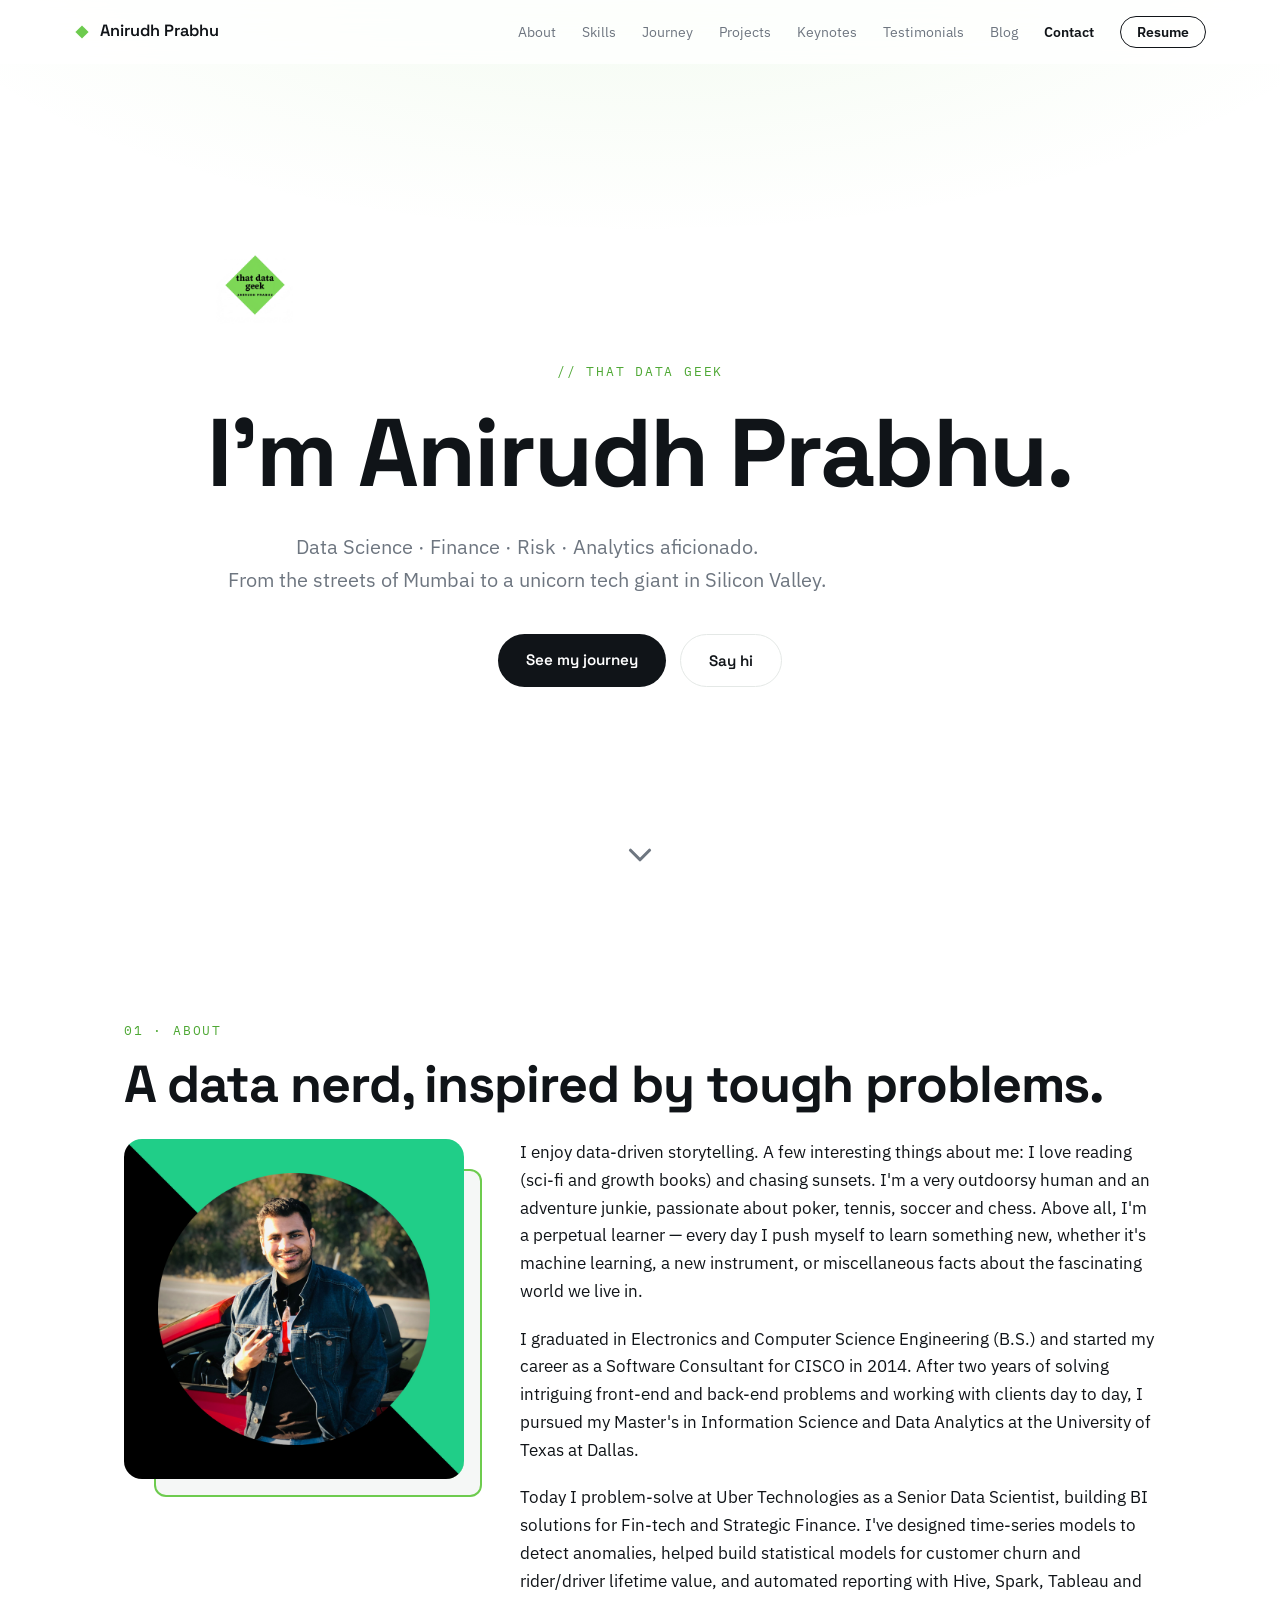
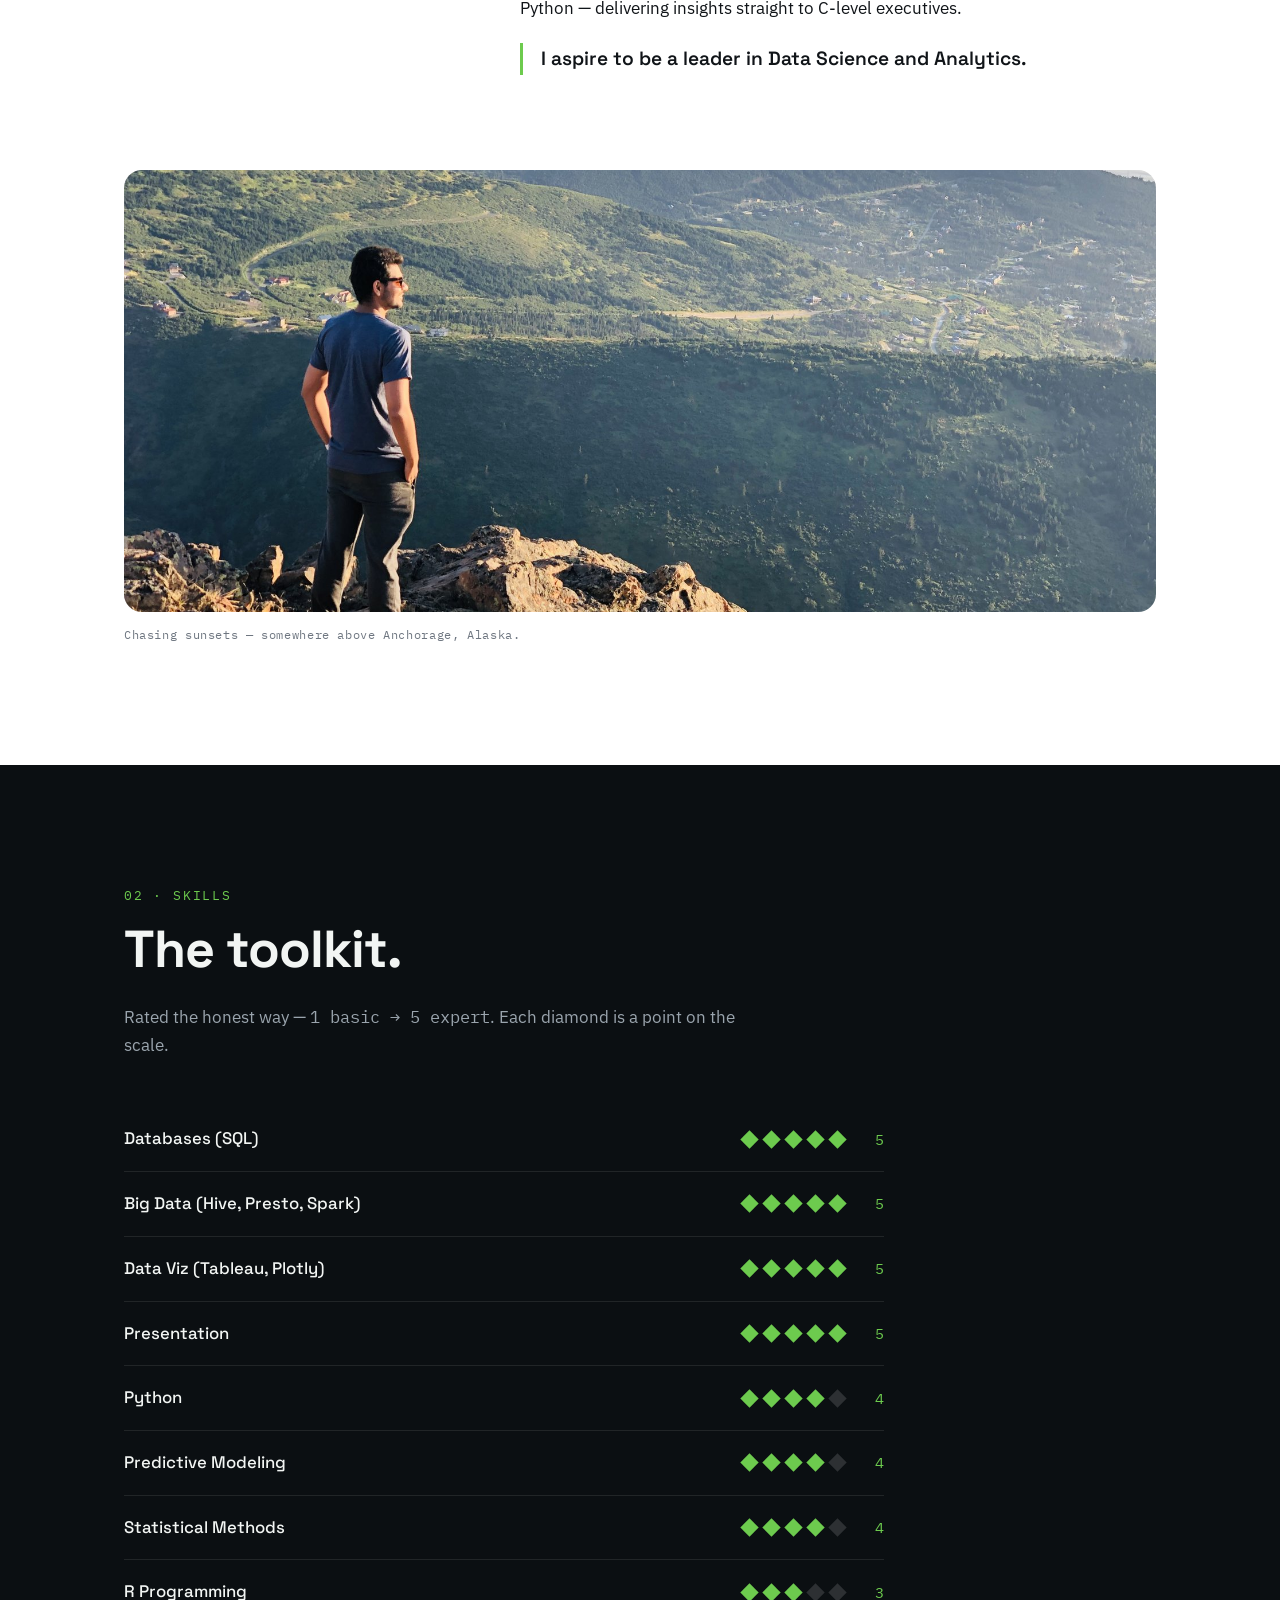
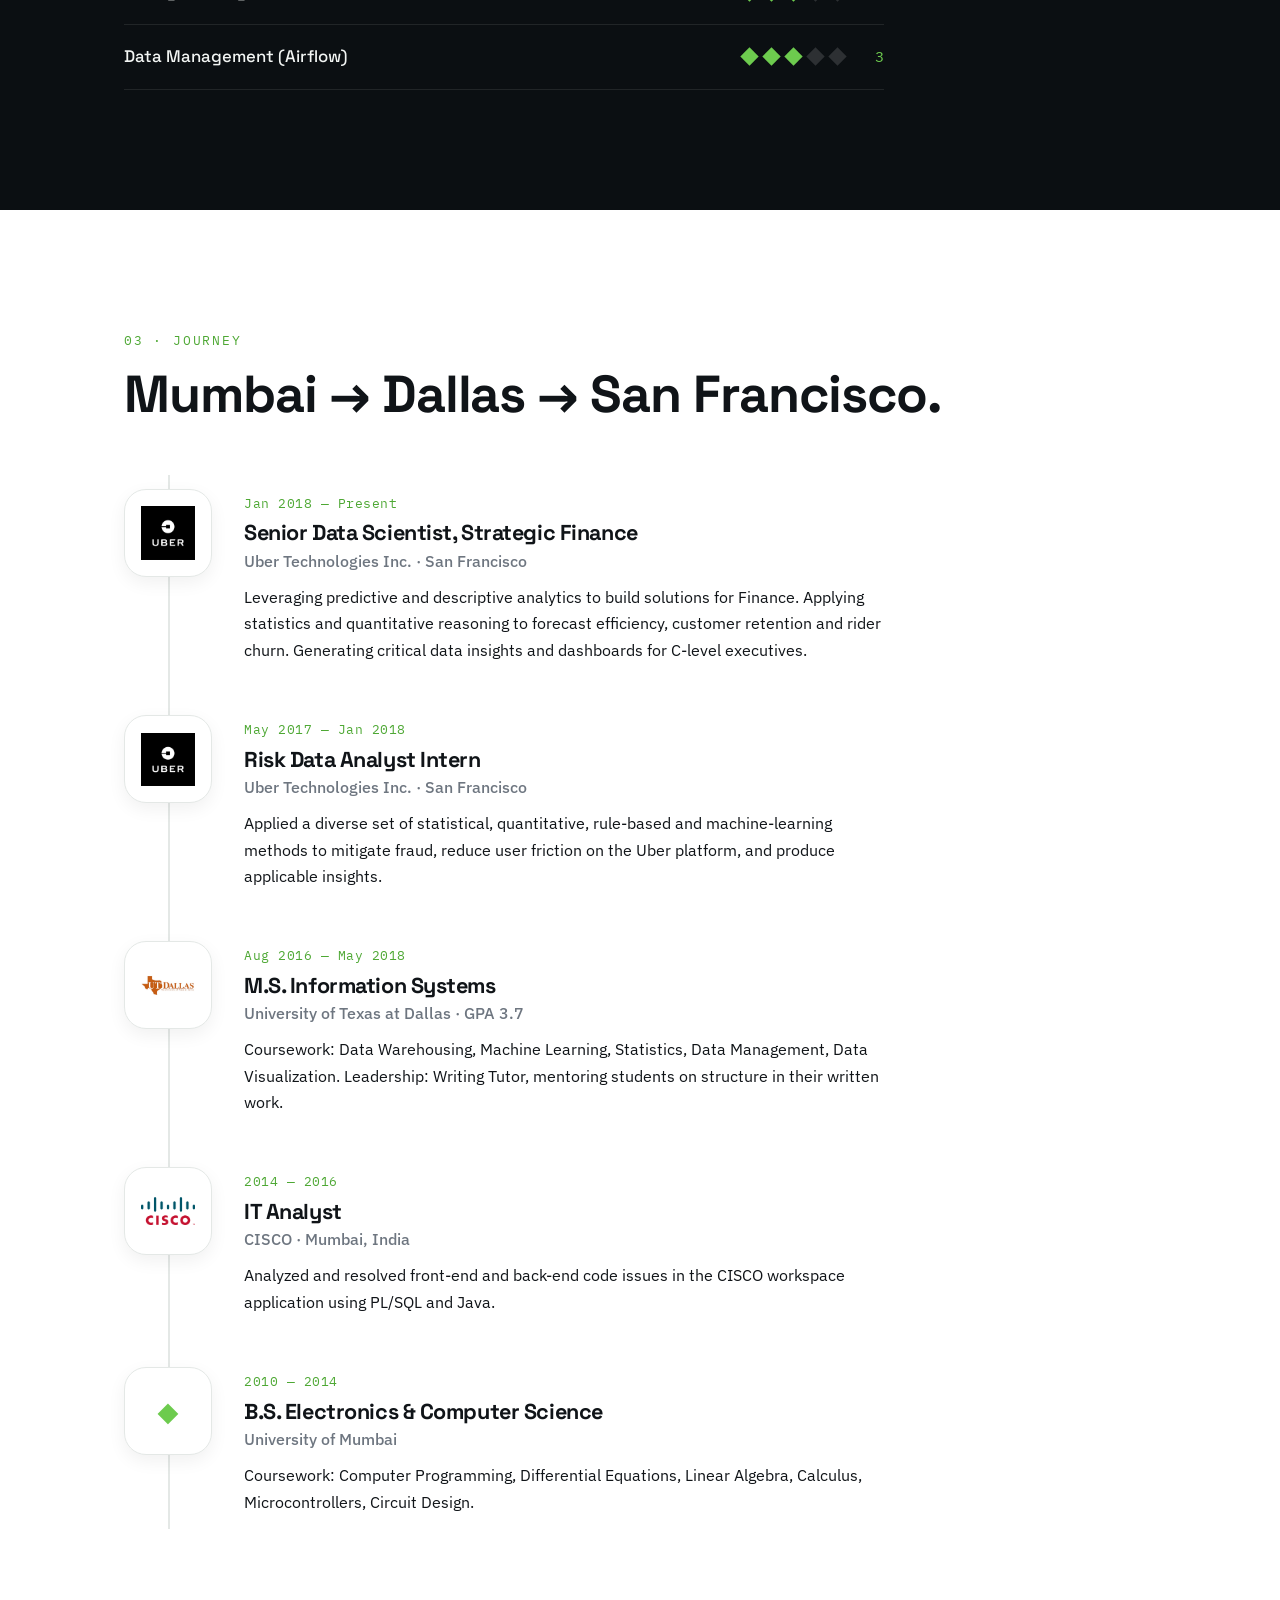
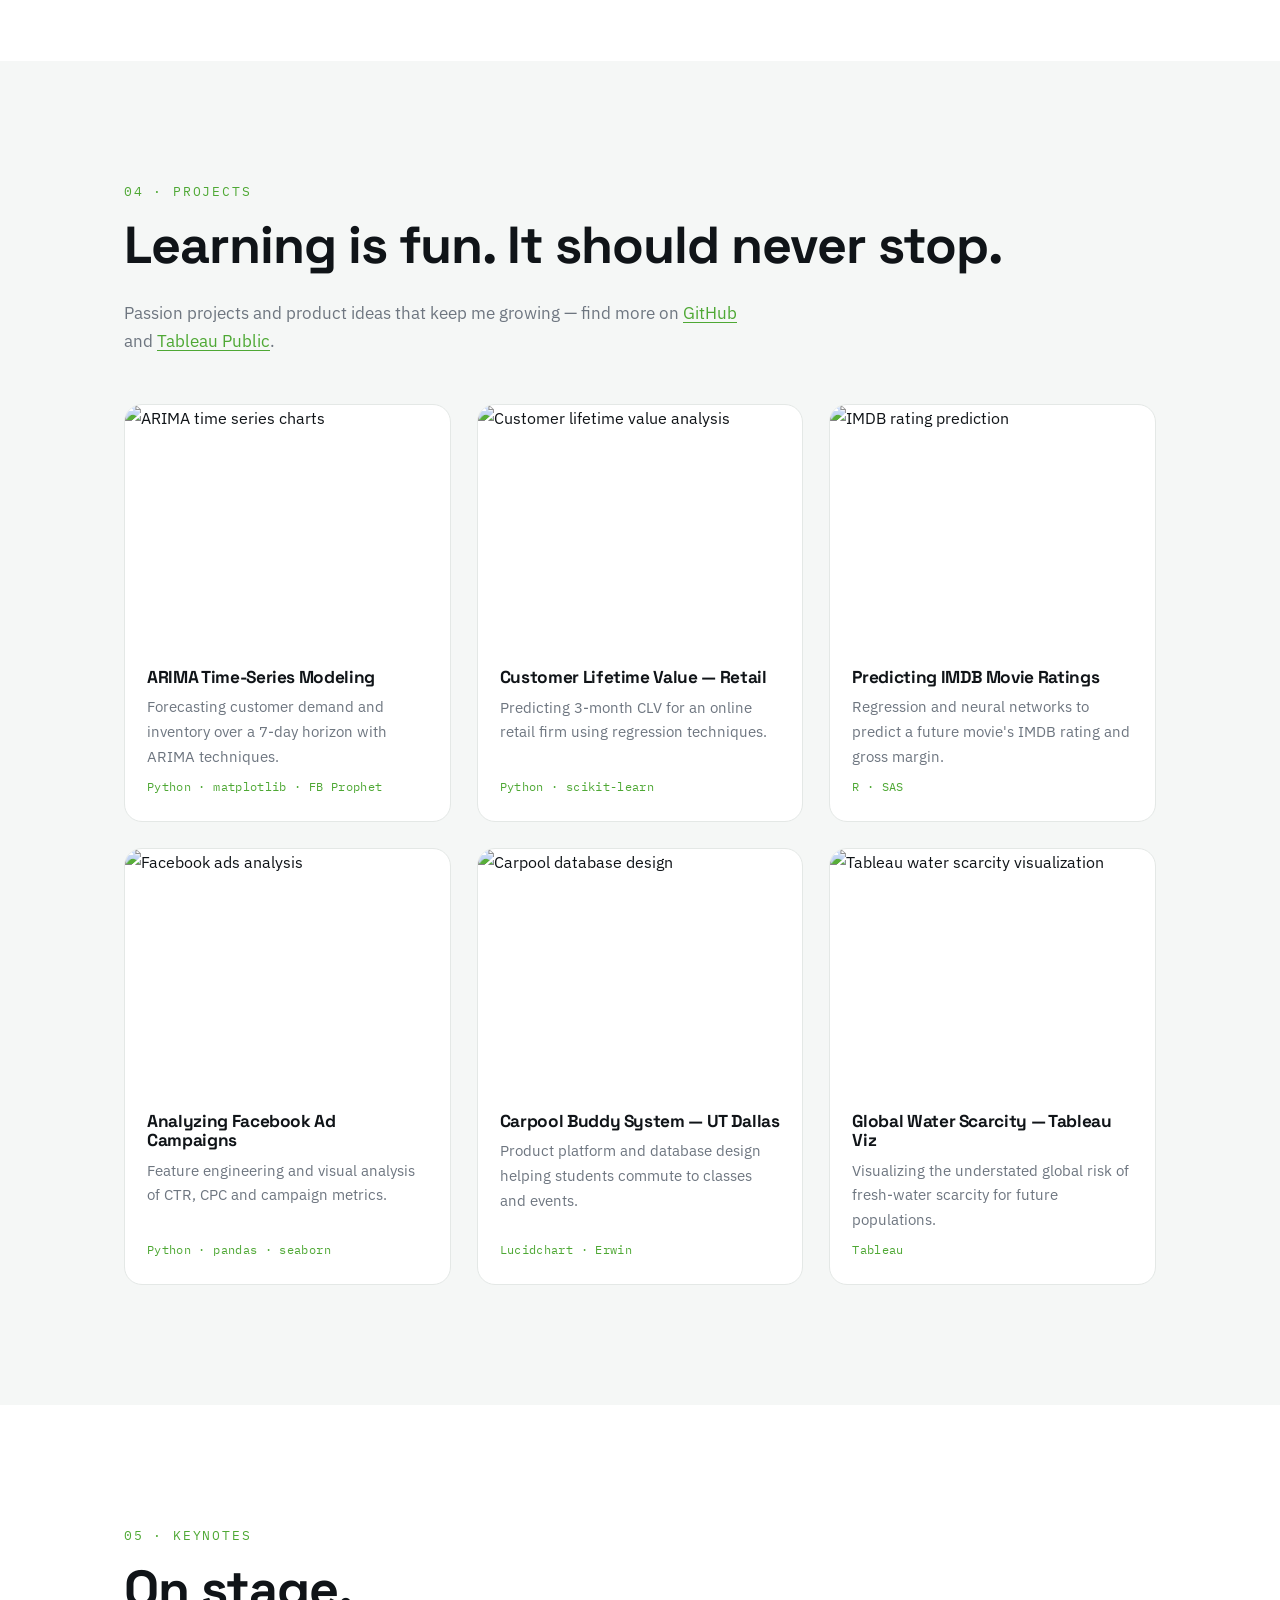
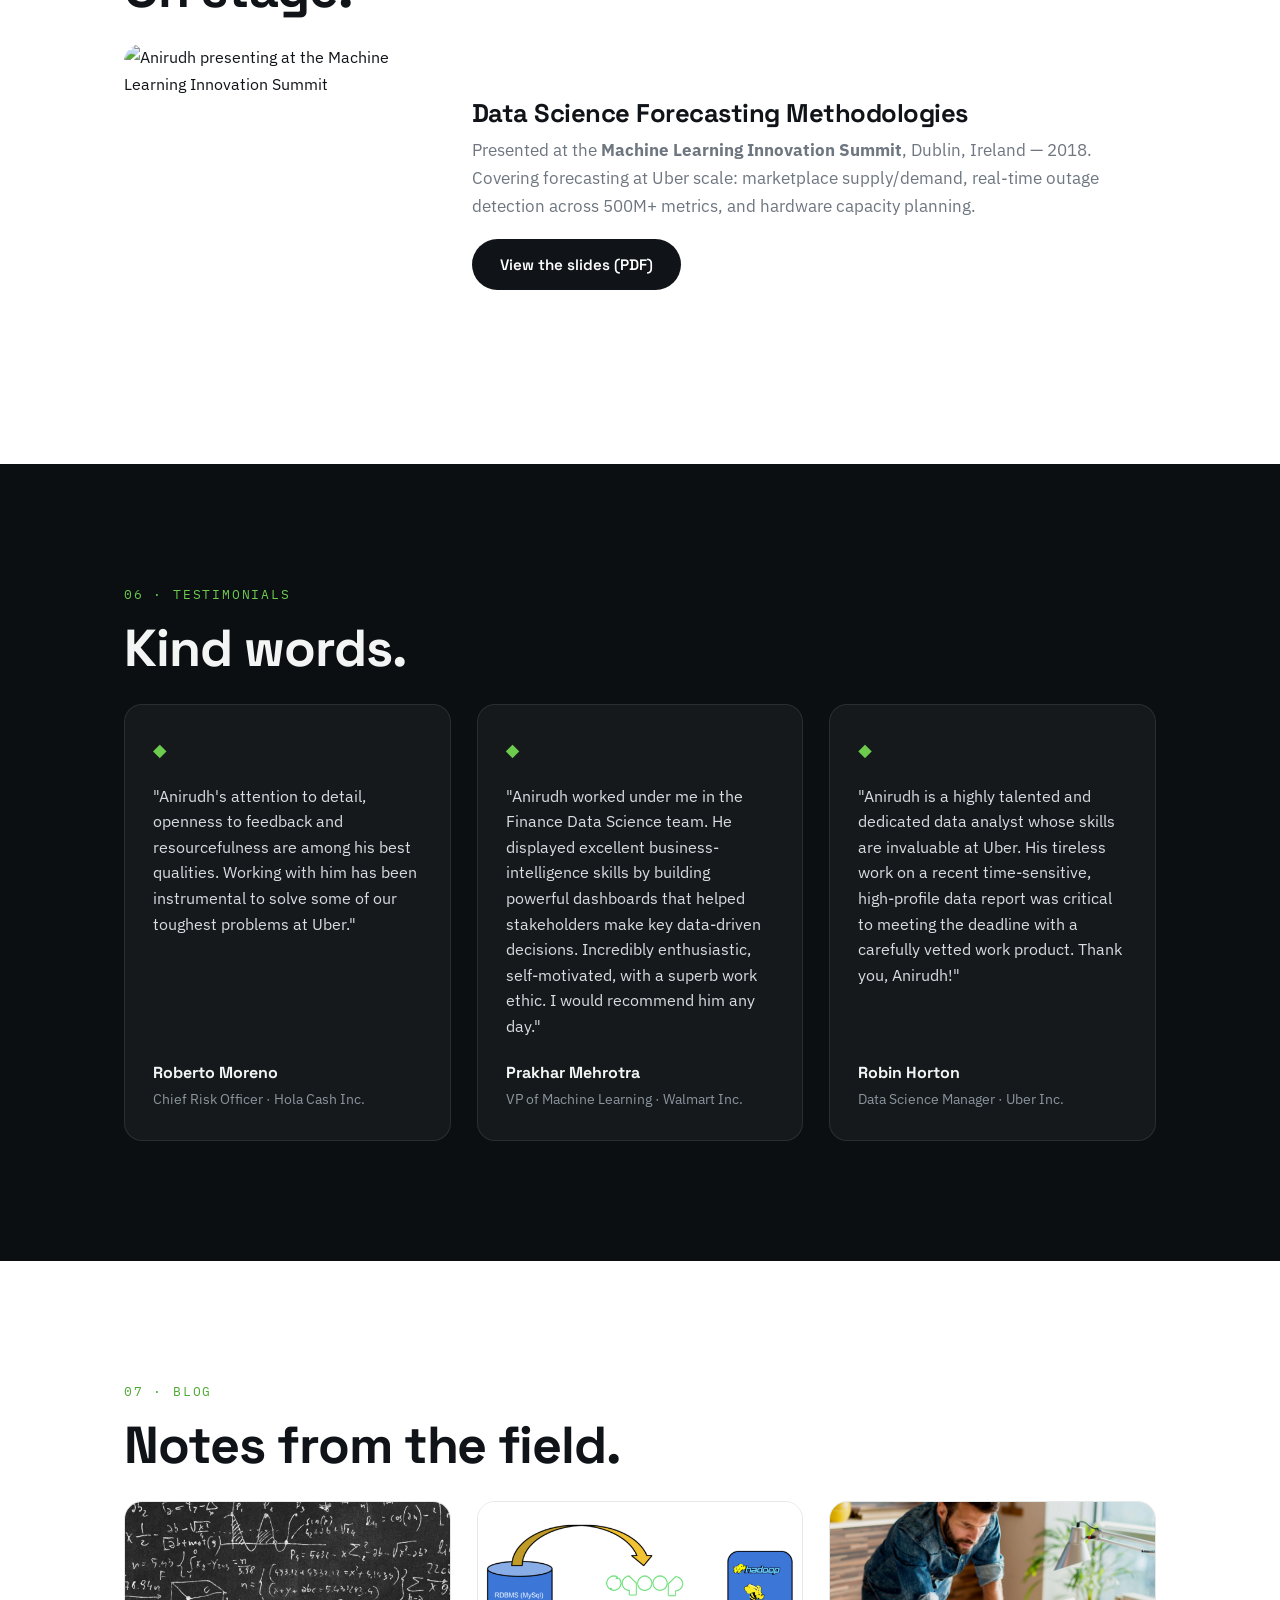
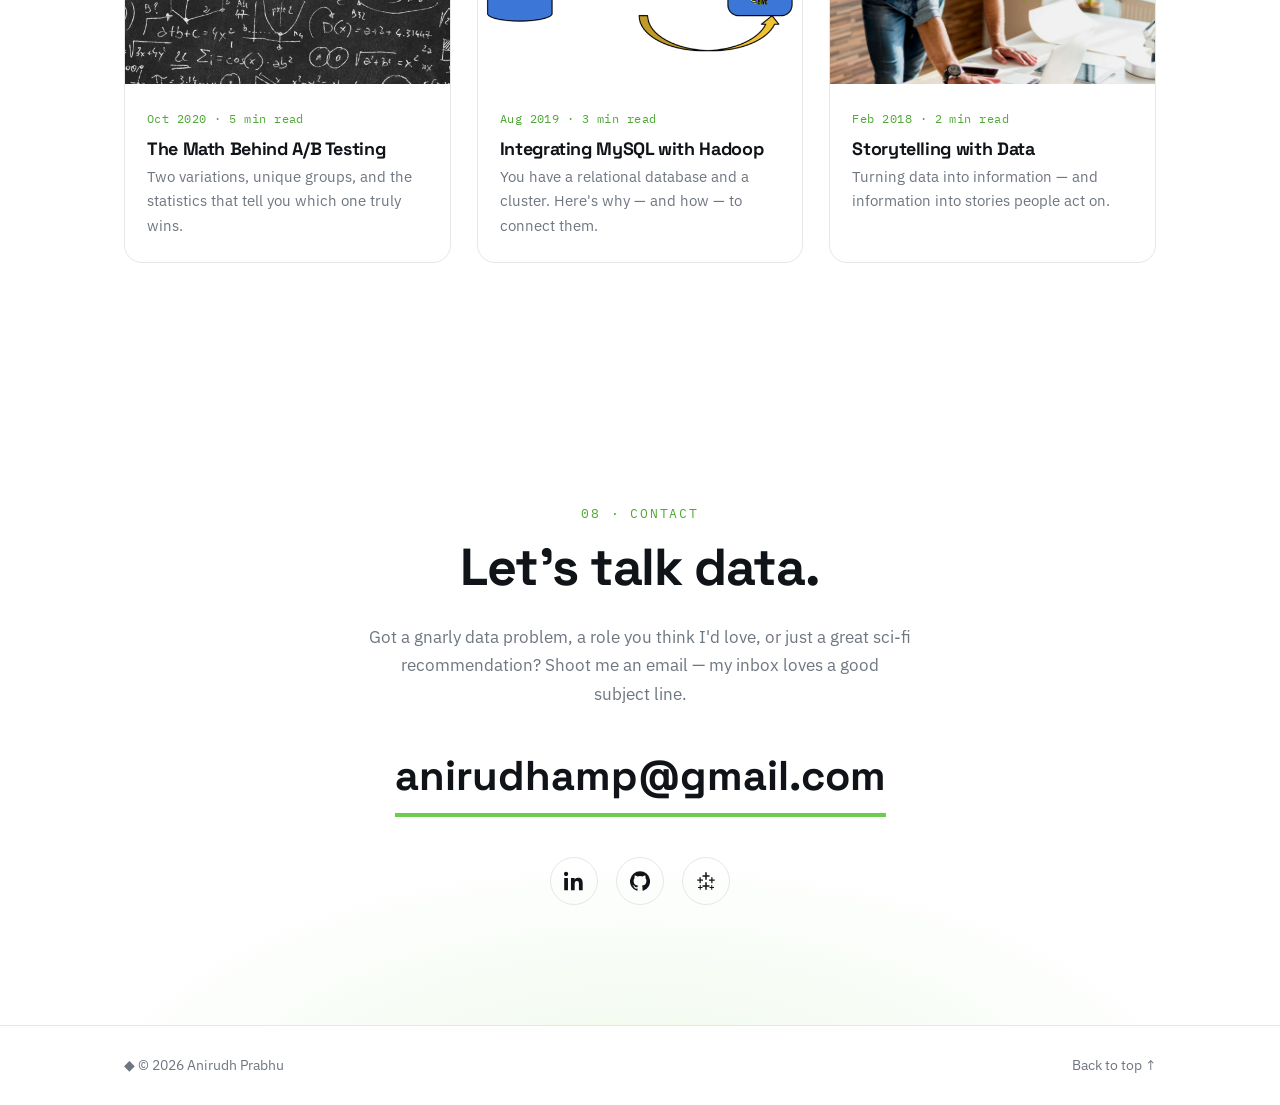
==== index.html @ 300b7ed8 "Add files via upload v5 code" ====
<!DOCTYPE html>
<html lang="en">
<head>
  <meta charset="UTF-8">
  <meta name="viewport" content="width=device-width, initial-scale=1.0">
  <title>Anirudh Prabhu — That Data Geek</title>
  <meta name="description" content="Journey of a modern data geek from the streets of Mumbai to a unicorn tech giant in Silicon Valley. Data Science | Finance | Risk | Analytics.">
  <meta property="og:title" content="Anirudh Prabhu — That Data Geek">
  <meta property="og:description" content="Data Science | Finance | Risk | Analytics. Journey of a modern data geek from Mumbai to Silicon Valley.">
  <meta property="og:image" content="https://www.thatdatageek.com/assets/logo-social.png">
  <meta property="og:type" content="website">
  <meta name="twitter:card" content="summary">
  <link rel="icon" type="image/svg+xml" href="assets/favicon.svg">
  <link rel="preconnect" href="https://fonts.googleapis.com">
  <link rel="preconnect" href="https://fonts.gstatic.com" crossorigin>
  <link href="https://fonts.googleapis.com/css2?family=Space+Grotesk:wght@400;500;600;700&family=IBM+Plex+Sans:wght@400;500;600&family=IBM+Plex+Mono:wght@400;500&display=swap" rel="stylesheet">
  <link rel="stylesheet" href="style.css">
</head>
<body>

  <!-- ============ NAV ============ -->
  <header class="nav" id="top">
    <nav class="nav-inner">
      <a href="#top" class="nav-brand">
        <svg class="nav-diamond" viewBox="0 0 24 24" aria-hidden="true"><rect x="5" y="5" width="14" height="14" transform="rotate(45 12 12)"/></svg>
        <span>Anirudh&nbsp;Prabhu</span>
      </a>
      <button class="nav-toggle" aria-label="Open menu" aria-expanded="false">
        <span></span><span></span>
      </button>
      <ul class="nav-links">
        <li><a href="#about">About</a></li>
        <li><a href="#skills">Skills</a></li>
        <li><a href="#journey">Journey</a></li>
        <li><a href="#projects">Projects</a></li>
        <li><a href="#keynotes">Keynotes</a></li>
        <li><a href="#testimonials">Testimonials</a></li>
        <li><a href="#blog">Blog</a></li>
        <li><a href="#contact">Contact</a></li>
        <li><a class="nav-resume" href="https://drive.google.com/file/d/14QeG0O7oUn1YDyJfHu8tQXcHsi-3sB7d/view?usp=sharing" target="_blank" rel="noopener">Resume</a></li>
      </ul>
    </nav>
  </header>

  <main>

    <!-- ============ HERO ============ -->
    <section class="hero">
      <div class="hero-inner">
        <img class="hero-logo" src="assets/Anirudh_Prabhu.gif" alt="Anirudh Prabhu animated logo" width="120" height="120">
        <p class="eyebrow mono">// that data geek</p>
        <h1>I'm Anirudh&nbsp;Prabhu.</h1>
        <p class="hero-sub">Data Science&nbsp;· Finance&nbsp;· Risk&nbsp;· Analytics aficionado.<br>
        From the streets of Mumbai to a unicorn tech giant in Silicon&nbsp;Valley.</p>
        <div class="hero-cta">
          <a class="btn btn-primary" href="#journey">See my journey</a>
          <a class="btn btn-ghost" href="#contact">Say hi</a>
        </div>
      </div>
      <a class="scroll-hint" href="#about" aria-label="Scroll to About">
        <svg viewBox="0 0 24 24" aria-hidden="true"><path d="M6 9l6 6 6-6" fill="none" stroke="currentColor" stroke-width="2" stroke-linecap="round" stroke-linejoin="round"/></svg>
      </a>
    </section>

    <!-- ============ ABOUT ============ -->
    <section class="section" id="about">
      <div class="container">
        <p class="eyebrow mono reveal">01 · about</p>
        <h2 class="reveal">A data nerd, inspired by tough&nbsp;problems.</h2>
        <div class="about-grid">
          <figure class="about-photo reveal">
            <img src="assets/portrait.png" alt="Portrait of Anirudh Prabhu" loading="lazy">
          </figure>
          <div class="about-text reveal">
            <p>I enjoy data-driven storytelling. A few interesting things about me: I love reading (sci-fi and growth books) and chasing sunsets. I'm a very outdoorsy human and an adventure junkie, passionate about poker, tennis, soccer and chess. Above all, I'm a perpetual learner — every day I push myself to learn something new, whether it's machine learning, a new instrument, or miscellaneous facts about the fascinating world we live in.</p>
            <p>I graduated in Electronics and Computer Science Engineering (B.S.) and started my career as a Software Consultant for CISCO in 2014. After two years of solving intriguing front-end and back-end problems and working with clients day to day, I pursued my Master's in Information Science and Data Analytics at the University of Texas at Dallas.</p>
            <p>Today I problem-solve at Uber Technologies as a Senior Data Scientist, building BI solutions for Fin-tech and Strategic Finance. I've designed time-series models to detect anomalies, helped build statistical models for customer churn and rider/driver lifetime value, and automated reporting with Hive, Spark, Tableau and Python — delivering insights straight to C-level executives.</p>
            <p class="about-aspire">I aspire to be a leader in Data Science and Analytics.</p>
          </div>
        </div>
        <figure class="about-adventure reveal">
          <img src="assets/adventure.jpg" alt="Anirudh standing on a rocky summit overlooking green valleys and the sea in Alaska" loading="lazy">
          <figcaption class="mono">Chasing sunsets — somewhere above Anchorage, Alaska.</figcaption>
        </figure>
      </div>
    </section>

    <!-- ============ SKILLS ============ -->
    <section class="section section-dark" id="skills">
      <div class="container">
        <p class="eyebrow mono reveal">02 · skills</p>
        <h2 class="reveal">The toolkit.</h2>
        <p class="section-lede reveal">Rated the honest way — <span class="mono">1&nbsp;basic → 5&nbsp;expert</span>. Each diamond is a point on the scale.</p>
        <ul class="skills-list">
          <li class="skill reveal" data-level="5"><span class="skill-name">Databases (SQL)</span><span class="skill-diamonds" aria-label="5 out of 5"></span><span class="skill-num mono">5</span></li>
          <li class="skill reveal" data-level="5"><span class="skill-name">Big Data (Hive, Presto, Spark)</span><span class="skill-diamonds" aria-label="5 out of 5"></span><span class="skill-num mono">5</span></li>
          <li class="skill reveal" data-level="5"><span class="skill-name">Data Viz (Tableau, Plotly)</span><span class="skill-diamonds" aria-label="5 out of 5"></span><span class="skill-num mono">5</span></li>
          <li class="skill reveal" data-level="5"><span class="skill-name">Presentation</span><span class="skill-diamonds" aria-label="5 out of 5"></span><span class="skill-num mono">5</span></li>
          <li class="skill reveal" data-level="4"><span class="skill-name">Python</span><span class="skill-diamonds" aria-label="4 out of 5"></span><span class="skill-num mono">4</span></li>
          <li class="skill reveal" data-level="4"><span class="skill-name">Predictive Modeling</span><span class="skill-diamonds" aria-label="4 out of 5"></span><span class="skill-num mono">4</span></li>
          <li class="skill reveal" data-level="4"><span class="skill-name">Statistical Methods</span><span class="skill-diamonds" aria-label="4 out of 5"></span><span class="skill-num mono">4</span></li>
          <li class="skill reveal" data-level="3"><span class="skill-name">R Programming</span><span class="skill-diamonds" aria-label="3 out of 5"></span><span class="skill-num mono">3</span></li>
          <li class="skill reveal" data-level="3"><span class="skill-name">Data Management (Airflow)</span><span class="skill-diamonds" aria-label="3 out of 5"></span><span class="skill-num mono">3</span></li>
        </ul>
      </div>
    </section>

    <!-- ============ JOURNEY ============ -->
    <section class="section" id="journey">
      <div class="container">
        <p class="eyebrow mono reveal">03 · journey</p>
        <h2 class="reveal">Mumbai&nbsp;→ Dallas&nbsp;→ San&nbsp;Francisco.</h2>
        <ol class="timeline">
          <li class="tl-item reveal">
            <div class="tl-logo"><img src="assets/uber_logo.png" alt="Uber logo" loading="lazy"></div>
            <div class="tl-body">
              <span class="tl-date mono">Jan 2018 — Present</span>
              <h3>Senior Data Scientist, Strategic Finance</h3>
              <p class="tl-org">Uber Technologies Inc. · San Francisco</p>
              <p>Leveraging predictive and descriptive analytics to build solutions for Finance. Applying statistics and quantitative reasoning to forecast efficiency, customer retention and rider churn. Generating critical data insights and dashboards for C-level executives.</p>
            </div>
          </li>
          <li class="tl-item reveal">
            <div class="tl-logo"><img src="assets/uber_logo.png" alt="Uber logo" loading="lazy"></div>
            <div class="tl-body">
              <span class="tl-date mono">May 2017 — Jan 2018</span>
              <h3>Risk Data Analyst Intern</h3>
              <p class="tl-org">Uber Technologies Inc. · San Francisco</p>
              <p>Applied a diverse set of statistical, quantitative, rule-based and machine-learning methods to mitigate fraud, reduce user friction on the Uber platform, and produce applicable insights.</p>
            </div>
          </li>
          <li class="tl-item reveal">
            <div class="tl-logo tl-logo-light"><img src="assets/UTDallas.jpeg" alt="UT Dallas logo" loading="lazy"></div>
            <div class="tl-body">
              <span class="tl-date mono">Aug 2016 — May 2018</span>
              <h3>M.S. Information Systems</h3>
              <p class="tl-org">University of Texas at Dallas · GPA 3.7</p>
              <p>Coursework: Data Warehousing, Machine Learning, Statistics, Data Management, Data Visualization. Leadership: Writing Tutor, mentoring students on structure in their written work.</p>
            </div>
          </li>
          <li class="tl-item reveal">
            <div class="tl-logo tl-logo-light"><img src="assets/cisco.png" alt="Cisco logo" loading="lazy"></div>
            <div class="tl-body">
              <span class="tl-date mono">2014 — 2016</span>
              <h3>IT Analyst</h3>
              <p class="tl-org">CISCO · Mumbai, India</p>
              <p>Analyzed and resolved front-end and back-end code issues in the CISCO workspace application using PL/SQL and Java.</p>
            </div>
          </li>
          <li class="tl-item reveal">
            <div class="tl-logo tl-logo-glyph"><span aria-hidden="true">◆</span></div>
            <div class="tl-body">
              <span class="tl-date mono">2010 — 2014</span>
              <h3>B.S. Electronics &amp; Computer Science</h3>
              <p class="tl-org">University of Mumbai</p>
              <p>Coursework: Computer Programming, Differential Equations, Linear Algebra, Calculus, Microcontrollers, Circuit Design.</p>
            </div>
          </li>
        </ol>
      </div>
    </section>

    <!-- ============ PROJECTS ============ -->
    <section class="section section-tint" id="projects">
      <div class="container">
        <p class="eyebrow mono reveal">04 · projects</p>
        <h2 class="reveal">Learning is fun. It should never&nbsp;stop.</h2>
        <p class="section-lede reveal">Passion projects and product ideas that keep me growing — find more on <a href="https://github.com/anirudhamp/" target="_blank" rel="noopener">GitHub</a> and <a href="https://public.tableau.com/profile/anirudh.prabhu#!/" target="_blank" rel="noopener">Tableau&nbsp;Public</a>.</p>
        <div class="proj-grid">
          <a class="proj-card reveal" href="https://github.com/anirudhamp/arima_timeseries" target="_blank" rel="noopener">
            <img src="https://static.wixstatic.com/media/1b888b_56885de8756c4e939455190b9af75e0d~mv2.png/v1/crop/x_68,y_0,w_535,h_395/fill/w_612,h_452,al_c,q_85,enc_auto/proj.png" alt="ARIMA time series charts" loading="lazy">
            <div class="proj-body">
              <h3>ARIMA Time-Series Modeling</h3>
              <p>Forecasting customer demand and inventory over a 7-day horizon with ARIMA techniques.</p>
              <span class="proj-tools mono">Python · matplotlib · FB Prophet</span>
            </div>
          </a>
          <a class="proj-card reveal" href="https://github.com/anirudhamp/customer_life_time_value_case_study_retail" target="_blank" rel="noopener">
            <img src="https://static.wixstatic.com/media/1b888b_3813025bd8384926990fb9394c1b2cc0~mv2.png/v1/crop/x_0,y_6,w_520,h_384/fill/w_612,h_452,al_c,q_85,enc_auto/proj.png" alt="Customer lifetime value analysis" loading="lazy">
            <div class="proj-body">
              <h3>Customer Lifetime Value — Retail</h3>
              <p>Predicting 3-month CLV for an online retail firm using regression techniques.</p>
              <span class="proj-tools mono">Python · scikit-learn</span>
            </div>
          </a>
          <a class="proj-card reveal" href="https://drive.google.com/file/d/12dvkUFeuwJ0y6v_0zg6UwmmaigPVY5D_/view?usp=sharing" target="_blank" rel="noopener">
            <img src="https://static.wixstatic.com/media/1b888b_4bb7dc3540ea4e9e8b8dd1cd174d6337~mv2.png/v1/crop/x_15,y_0,w_983,h_726/fill/w_612,h_452,al_c,q_85,enc_auto/proj.png" alt="IMDB rating prediction" loading="lazy">
            <div class="proj-body">
              <h3>Predicting IMDB Movie Ratings</h3>
              <p>Regression and neural networks to predict a future movie's IMDB rating and gross margin.</p>
              <span class="proj-tools mono">R · SAS</span>
            </div>
          </a>
          <a class="proj-card reveal" href="https://github.com/anirudhamp/facebook_ads_analysis" target="_blank" rel="noopener">
            <img src="https://static.wixstatic.com/media/1b888b_c6756be08cbe466a81259e7da8c1346d~mv2.png/v1/fill/w_612,h_452,al_c,q_85,enc_auto/proj.png" alt="Facebook ads analysis" loading="lazy">
            <div class="proj-body">
              <h3>Analyzing Facebook Ad Campaigns</h3>
              <p>Feature engineering and visual analysis of CTR, CPC and campaign metrics.</p>
              <span class="proj-tools mono">Python · pandas · seaborn</span>
            </div>
          </a>
          <a class="proj-card reveal" href="https://drive.google.com/file/d/1rkGMRBdHM8qyV-CwTgGL1FJD-o-TL0le/view?usp=sharing" target="_blank" rel="noopener">
            <img src="https://static.wixstatic.com/media/1b888b_7f8013e892864f77b2e3df41de4ef9b1~mv2.png/v1/crop/x_0,y_29,w_588,h_434/fill/w_612,h_452,al_c,q_85,enc_auto/proj.png" alt="Carpool database design" loading="lazy">
            <div class="proj-body">
              <h3>Carpool Buddy System — UT Dallas</h3>
              <p>Product platform and database design helping students commute to classes and events.</p>
              <span class="proj-tools mono">Lucidchart · Erwin</span>
            </div>
          </a>
          <a class="proj-card reveal" href="https://public.tableau.com/profile/anirudh.prabhu#!/vizhome/Dryworldisnotfaraway/Story1" target="_blank" rel="noopener">
            <img src="https://static.wixstatic.com/media/1b888b_045a71c53299499db42eddb2b9334093~mv2.png/v1/fill/w_612,h_452,al_c,q_85,enc_auto/proj.png" alt="Tableau water scarcity visualization" loading="lazy">
            <div class="proj-body">
              <h3>Global Water Scarcity — Tableau Viz</h3>
              <p>Visualizing the understated global risk of fresh-water scarcity for future populations.</p>
              <span class="proj-tools mono">Tableau</span>
            </div>
          </a>
        </div>
      </div>
    </section>

    <!-- ============ KEYNOTES ============ -->
    <section class="section" id="keynotes">
      <div class="container">
        <p class="eyebrow mono reveal">05 · keynotes</p>
        <h2 class="reveal">On stage.</h2>
        <div class="keynote reveal">
          <img src="https://static.wixstatic.com/media/1b888b_7a8ede13ccad4db2a7ded50fc851ef86~mv2.jpg/v1/fill/w_602,h_602,q_85,enc_auto/keynote.jpg" alt="Anirudh presenting at the Machine Learning Innovation Summit" loading="lazy">
          <div class="keynote-body">
            <h3>Data Science Forecasting Methodologies</h3>
            <p>Presented at the <strong>Machine Learning Innovation Summit</strong>, Dublin, Ireland — 2018. Covering forecasting at Uber scale: marketplace supply/demand, real-time outage detection across 500M+ metrics, and hardware capacity planning.</p>
            <a class="btn btn-primary keynote-btn" href="assets/Keynote_Ireland.pdf" target="_blank" rel="noopener">View the slides (PDF)</a>
          </div>
        </div>
      </div>
    </section>

    <!-- ============ TESTIMONIALS ============ -->
    <section class="section section-dark" id="testimonials">
      <div class="container">
        <p class="eyebrow mono reveal">06 · testimonials</p>
        <h2 class="reveal">Kind words.</h2>
        <div class="quote-grid">
          <blockquote class="quote reveal">
            <p>"Anirudh's attention to detail, openness to feedback and resourcefulness are among his best qualities. Working with him has been instrumental to solve some of our toughest problems at Uber."</p>
            <footer><strong>Roberto Moreno</strong><span>Chief Risk Officer · Hola Cash Inc.</span></footer>
          </blockquote>
          <blockquote class="quote reveal">
            <p>"Anirudh worked under me in the Finance Data Science team. He displayed excellent business-intelligence skills by building powerful dashboards that helped stakeholders make key data-driven decisions. Incredibly enthusiastic, self-motivated, with a superb work ethic. I would recommend him any day."</p>
            <footer><strong>Prakhar Mehrotra</strong><span>VP of Machine Learning · Walmart Inc.</span></footer>
          </blockquote>
          <blockquote class="quote reveal">
            <p>"Anirudh is a highly talented and dedicated data analyst whose skills are invaluable at Uber. His tireless work on a recent time-sensitive, high-profile data report was critical to meeting the deadline with a carefully vetted work product. Thank you, Anirudh!"</p>
            <footer><strong>Robin Horton</strong><span>Data Science Manager · Uber Inc.</span></footer>
          </blockquote>
        </div>
      </div>
    </section>

    <!-- ============ BLOG ============ -->
    <section class="section" id="blog">
      <div class="container">
        <p class="eyebrow mono reveal">07 · blog</p>
        <h2 class="reveal">Notes from the field.</h2>
        <div class="blog-grid">
          <a class="blog-card reveal" href="blog/math-behind-ab-testing.html">
            <img src="assets/blog/ab-hero.jpg" alt="A/B testing illustration" loading="lazy">
            <div class="blog-body">
              <span class="blog-date mono">Oct 2020 · 5 min read</span>
              <h3>The Math Behind A/B Testing</h3>
              <p>Two variations, unique groups, and the statistics that tell you which one truly wins.</p>
            </div>
          </a>
          <a class="blog-card reveal" href="blog/integrating-mysql-with-hadoop.html">
            <img src="assets/blog/hadoop-hero.png" alt="MySQL and Hadoop integration" loading="lazy">
            <div class="blog-body">
              <span class="blog-date mono">Aug 2019 · 3 min read</span>
              <h3>Integrating MySQL with Hadoop</h3>
              <p>You have a relational database and a cluster. Here's why — and how — to connect them.</p>
            </div>
          </a>
          <a class="blog-card reveal" href="blog/storytelling-with-data.html">
            <img src="assets/blog/storytelling-hero.jpg" alt="Storytelling with data" loading="lazy">
            <div class="blog-body">
              <span class="blog-date mono">Feb 2018 · 2 min read</span>
              <h3>Storytelling with Data</h3>
              <p>Turning data into information — and information into stories people act on.</p>
            </div>
          </a>
        </div>
      </div>
    </section>

    <!-- ============ CONTACT ============ -->
    <section class="section section-contact" id="contact">
      <div class="container contact-inner">
        <p class="eyebrow mono reveal">08 · contact</p>
        <h2 class="reveal">Let's talk data.</h2>
        <p class="contact-quip reveal">Got a gnarly data problem, a role you think I'd love, or just a great sci-fi recommendation? Shoot me an email — my inbox loves a good subject&nbsp;line.</p>
        
        <a class="contact-email reveal" href="mailto:anirudhamp@gmail.com">anirudhamp@gmail.com</a>
        <div class="social reveal">
          <a href="https://www.linkedin.com/in/prabhuanirudh/" target="_blank" rel="noopener" aria-label="LinkedIn">
            <svg viewBox="0 0 24 24"><path d="M4.98 3.5C4.98 4.88 3.87 6 2.5 6S0 4.88 0 3.5 1.12 1 2.5 1s2.48 1.12 2.48 2.5zM.24 8.31h4.52V23H.24V8.31zM8.34 8.31h4.33v2h.06c.6-1.14 2.08-2.34 4.28-2.34 4.58 0 5.42 3.01 5.42 6.92V23h-4.51v-7.13c0-1.7-.03-3.89-2.37-3.89-2.37 0-2.73 1.85-2.73 3.76V23H8.34V8.31z"/></svg>
          </a>
          <a href="https://github.com/anirudhamp/" target="_blank" rel="noopener" aria-label="GitHub">
            <svg viewBox="0 0 24 24"><path d="M12 .3a12 12 0 0 0-3.79 23.39c.6.11.82-.26.82-.58v-2.02c-3.34.73-4.04-1.61-4.04-1.61-.55-1.39-1.34-1.76-1.34-1.76-1.09-.75.08-.73.08-.73 1.2.08 1.84 1.24 1.84 1.24 1.07 1.84 2.81 1.31 3.5 1 .11-.78.42-1.31.76-1.61-2.67-.3-5.47-1.33-5.47-5.93 0-1.31.47-2.38 1.24-3.22-.12-.3-.54-1.52.12-3.18 0 0 1.01-.32 3.3 1.23a11.5 11.5 0 0 1 6.01 0c2.29-1.55 3.29-1.23 3.29-1.23.66 1.66.24 2.88.12 3.18.77.84 1.24 1.91 1.24 3.22 0 4.61-2.8 5.63-5.48 5.92.43.37.81 1.1.81 2.22v3.29c0 .32.21.7.82.58A12 12 0 0 0 12 .3z"/></svg>
          </a>
          <a href="https://public.tableau.com/profile/anirudh.prabhu#!/" target="_blank" rel="noopener" aria-label="Tableau Public">
            <svg viewBox="0 0 24 24"><path d="M11.1 1.5h1.8v3.6h3.3v1.7h-3.3v3.6h-1.8V6.8H7.8V5.1h3.3V1.5zM4.2 7.4h1.5v2.9h2.7v1.5H5.7v2.9H4.2v-2.9H1.5v-1.5h2.7V7.4zm14.1 0h1.5v2.9h2.7v1.5h-2.7v2.9h-1.5v-2.9h-2.7v-1.5h2.7V7.4zM11.1 13.6h1.8v3.6h3.3v1.7h-3.3v3.6h-1.8v-3.6H7.8v-1.7h3.3v-3.6zM4.5 16.9h1.2v2.2h2.1v1.2H5.7v2.2H4.5v-2.2H2.4v-1.2h2.1v-2.2zm13.8 0h1.2v2.2h2.1v1.2h-2.1v2.2h-1.2v-2.2h-2.1v-1.2h2.1v-2.2z"/></svg>
          </a>
        </div>
      </div>
    </section>
  </main>

  <footer class="footer">
    <div class="container footer-inner">
      <span>◆ © <span id="year"></span> Anirudh Prabhu</span>
      <a href="#top">Back to top ↑</a>
    </div>
  </footer>

  <script src="script.js"></script>
</body>
</html>
---- style.css ----
/* ============================================================
   That Data Geek — thatdatageek.com
   Palette: ink #101418 · paper #FFFFFF · mist #F5F7F6
            geek-green #6DCB4E · deep #0B0F12 · gray #6E7680
   Type:    Space Grotesk (display) · IBM Plex Sans (body)
            IBM Plex Mono (data labels)
   ============================================================ */

:root {
  --ink: #101418;
  --paper: #ffffff;
  --mist: #f5f7f6;
  --green: #6dcb4e;
  --green-dark: #4ea834;
  --deep: #0b0f12;
  --gray: #6e7680;
  --line: #e4e8e6;
  --font-display: "Space Grotesk", system-ui, sans-serif;
  --font-body: "IBM Plex Sans", system-ui, sans-serif;
  --font-mono: "IBM Plex Mono", ui-monospace, monospace;
  --nav-h: 64px;
  --radius: 18px;
}

* { margin: 0; padding: 0; box-sizing: border-box; }

html { scroll-behavior: smooth; scroll-padding-top: calc(var(--nav-h) + 12px); }

body {
  font-family: var(--font-body);
  color: var(--ink);
  background: var(--paper);
  line-height: 1.65;
  -webkit-font-smoothing: antialiased;
}

.mono { font-family: var(--font-mono); }

.container { max-width: 1080px; margin: 0 auto; padding: 0 24px; }

img { max-width: 100%; display: block; }

a { color: inherit; }

h1, h2, h3 { font-family: var(--font-display); line-height: 1.12; letter-spacing: -0.02em; }

h2 { font-size: clamp(2rem, 5vw, 3.25rem); margin-bottom: 0.5em; }

.eyebrow {
  font-size: 0.8rem;
  text-transform: uppercase;
  letter-spacing: 0.14em;
  color: var(--green-dark);
  margin-bottom: 14px;
}
.section-dark .eyebrow { color: var(--green); }

.section-lede { max-width: 620px; color: var(--gray); font-size: 1.05rem; margin-bottom: 48px; }
.section-lede a { color: var(--green-dark); text-decoration-thickness: 1px; text-underline-offset: 3px; }
.section-dark .section-lede { color: #9aa4ad; }

/* ---------- Nav ---------- */
.nav {
  position: fixed; top: 0; left: 0; right: 0; z-index: 100;
  height: var(--nav-h);
  background: rgba(255, 255, 255, 0.82);
  -webkit-backdrop-filter: saturate(180%) blur(16px);
  backdrop-filter: saturate(180%) blur(16px);
  border-bottom: 1px solid transparent;
  transition: border-color 0.3s;
}
.nav.scrolled { border-bottom-color: var(--line); }

.nav-inner {
  max-width: 1180px; margin: 0 auto; height: 100%;
  padding: 0 24px;
  display: flex; align-items: center; justify-content: space-between; gap: 24px;
}

.nav-brand {
  display: flex; align-items: center; gap: 10px;
  font-family: var(--font-display); font-weight: 600; font-size: 1.02rem;
  text-decoration: none;
}
.nav-diamond { width: 16px; height: 16px; fill: var(--green); transition: transform 0.5s cubic-bezier(0.34, 1.56, 0.64, 1); }
.nav-brand:hover .nav-diamond { transform: rotate(180deg); }

.nav-links {
  display: flex; align-items: center; gap: 26px; list-style: none;
}
.nav-links a {
  text-decoration: none; font-size: 0.88rem; color: var(--gray);
  transition: color 0.2s;
}
.nav-links a:hover { color: var(--ink); }
.nav-links a.active { color: var(--ink); font-weight: 600; }

.nav-resume {
  border: 1.5px solid var(--ink); border-radius: 999px;
  padding: 6px 16px; color: var(--ink) !important; font-weight: 600;
  transition: background 0.2s, color 0.2s;
}
.nav-resume:hover { background: var(--ink); color: #fff !important; }

.nav-toggle { display: none; }

/* ---------- Hero ---------- */
.hero {
  min-height: 100svh;
  display: flex; flex-direction: column; align-items: center; justify-content: center;
  text-align: center; position: relative;
  padding: calc(var(--nav-h) + 40px) 24px 80px;
  background:
    radial-gradient(1200px 500px at 50% -10%, rgba(109, 203, 78, 0.10), transparent 65%),
    var(--paper);
}
.hero-logo { width: 96px; height: 96px; margin-bottom: 28px; }
.hero .eyebrow { margin-bottom: 18px; }
.hero h1 {
  font-size: clamp(2.9rem, 9vw, 6rem);
  font-weight: 700;
  animation: rise 0.9s cubic-bezier(0.2, 0.7, 0.2, 1) both;
}
.hero-sub {
  margin-top: 22px; font-size: clamp(1.02rem, 2.2vw, 1.25rem);
  color: var(--gray); max-width: 640px;
  animation: rise 0.9s 0.12s cubic-bezier(0.2, 0.7, 0.2, 1) both;
}
.hero-cta { margin-top: 38px; display: flex; gap: 14px; flex-wrap: wrap; justify-content: center;
  animation: rise 0.9s 0.24s cubic-bezier(0.2, 0.7, 0.2, 1) both; }

.btn {
  font-family: var(--font-display); font-weight: 600; font-size: 0.95rem;
  padding: 13px 28px; border-radius: 999px; text-decoration: none;
  transition: transform 0.2s, box-shadow 0.2s, background 0.2s;
}
.btn-primary { background: var(--ink); color: #fff; }
.btn-primary:hover { transform: translateY(-2px); box-shadow: 0 10px 26px rgba(16, 20, 24, 0.22); }
.btn-ghost { border: 1.5px solid var(--line); color: var(--ink); background: #fff; }
.btn-ghost:hover { border-color: var(--green); transform: translateY(-2px); }

.scroll-hint {
  position: absolute; bottom: 26px; left: 50%; transform: translateX(-50%);
  width: 38px; height: 38px; color: var(--gray);
  animation: bob 2.2s ease-in-out infinite;
}
.scroll-hint svg { width: 100%; height: 100%; }

@keyframes rise { from { opacity: 0; transform: translateY(26px); } to { opacity: 1; transform: none; } }
@keyframes bob { 0%, 100% { transform: translate(-50%, 0); } 50% { transform: translate(-50%, 8px); } }

/* ---------- Sections ---------- */
.section { padding: 120px 0; }
.section-dark { background: var(--deep); color: #f2f5f3; }
.section-tint { background: var(--mist); }

/* ---------- About ---------- */
.about-grid {
  display: grid; grid-template-columns: 340px 1fr; gap: 56px; align-items: start;
  margin-top: 24px;
}
.about-photo img {
  border-radius: var(--radius); aspect-ratio: 1 / 1; object-fit: cover;
  box-shadow: 24px 24px 0 -8px var(--mist), 24px 24px 0 -6px var(--green);
}
.about-adventure { margin-top: 72px; }
.about-adventure img { border-radius: var(--radius); width: 100%; aspect-ratio: 21 / 9; object-fit: cover; object-position: 50% 62%; }
.about-adventure figcaption { margin-top: 12px; font-size: 0.78rem; color: var(--gray); letter-spacing: 0.05em; }
.about-text p { margin-bottom: 1.2em; font-size: 1.05rem; }
.about-aspire {
  font-family: var(--font-display); font-weight: 600; font-size: 1.2rem !important;
  padding-left: 18px; border-left: 3px solid var(--green);
}

/* ---------- Skills (diamond ratings) ---------- */
.skills-list { list-style: none; max-width: 760px; }
.skill {
  display: grid; grid-template-columns: 1fr auto 2ch; align-items: center; gap: 20px;
  padding: 18px 0; border-bottom: 1px solid rgba(255, 255, 255, 0.09);
}
.skill-name { font-family: var(--font-display); font-weight: 500; font-size: 1.05rem; }
.skill-num { color: var(--green); font-size: 0.95rem; text-align: right; }

.skill-diamonds { display: flex; gap: 9px; }
.skill-diamonds i {
  width: 13px; height: 13px; transform: rotate(45deg) scale(0);
  background: rgba(255, 255, 255, 0.14);
  transition: transform 0.45s cubic-bezier(0.34, 1.56, 0.64, 1), background 0.3s;
}
.skill-diamonds i.filled { background: var(--green); }
.skill.revealed .skill-diamonds i { transform: rotate(45deg) scale(1); }
.skill.revealed .skill-diamonds i:nth-child(1) { transition-delay: 0.05s; }
.skill.revealed .skill-diamonds i:nth-child(2) { transition-delay: 0.13s; }
.skill.revealed .skill-diamonds i:nth-child(3) { transition-delay: 0.21s; }
.skill.revealed .skill-diamonds i:nth-child(4) { transition-delay: 0.29s; }
.skill.revealed .skill-diamonds i:nth-child(5) { transition-delay: 0.37s; }

/* ---------- Journey timeline ---------- */
.timeline { list-style: none; margin-top: 40px; position: relative; }
.timeline::before {
  content: ""; position: absolute; left: 44px; top: 12px; bottom: 12px;
  width: 2px; background: var(--line);
}
.tl-item {
  display: grid; grid-template-columns: 88px 1fr; gap: 32px;
  padding: 26px 0; position: relative;
}
.tl-logo {
  width: 88px; height: 88px; border-radius: 22px;
  background: #fff; border: 1px solid var(--line);
  display: flex; align-items: center; justify-content: center;
  position: relative; z-index: 1;
  box-shadow: 0 6px 18px rgba(16, 20, 24, 0.06);
}
.tl-logo img { max-width: 62%; max-height: 62%; object-fit: contain; }
.tl-logo-glyph span { color: var(--green); font-size: 1.7rem; }
.tl-date { color: var(--green-dark); font-size: 0.82rem; letter-spacing: 0.04em; }
.tl-body h3 { font-size: 1.35rem; margin: 6px 0 2px; }
.tl-org { color: var(--gray); font-weight: 500; margin-bottom: 10px; }
.tl-body > p:last-child { max-width: 640px; }

/* ---------- Projects ---------- */
.proj-grid {
  display: grid; grid-template-columns: repeat(3, 1fr); gap: 26px;
}
.proj-card {
  background: #fff; border-radius: var(--radius); overflow: hidden;
  text-decoration: none; border: 1px solid var(--line);
  transition: transform 0.28s cubic-bezier(0.2, 0.7, 0.2, 1), box-shadow 0.28s;
  display: flex; flex-direction: column;
}
.proj-card:hover { transform: translateY(-6px); box-shadow: 0 18px 40px rgba(16, 20, 24, 0.12); }
.proj-card img { aspect-ratio: 4 / 3; object-fit: cover; }
.proj-body { padding: 20px 22px 24px; display: flex; flex-direction: column; gap: 8px; flex: 1; }
.proj-body h3 { font-size: 1.08rem; }
.proj-body p { font-size: 0.93rem; color: var(--gray); flex: 1; }
.proj-tools { font-size: 0.74rem; color: var(--green-dark); letter-spacing: 0.03em; }

/* ---------- Keynote ---------- */
.keynote {
  display: grid; grid-template-columns: 300px 1fr; gap: 48px; align-items: center;
  margin-top: 16px;
}
.keynote img { border-radius: var(--radius); aspect-ratio: 1; object-fit: cover; }
.keynote-body h3 { font-size: 1.6rem; margin-bottom: 10px; }
.keynote-body p { color: var(--gray); font-size: 1.05rem; }

/* ---------- Testimonials ---------- */
.quote-grid { display: grid; grid-template-columns: repeat(3, 1fr); gap: 26px; margin-top: 16px; }
.quote {
  background: rgba(255, 255, 255, 0.045);
  border: 1px solid rgba(255, 255, 255, 0.09);
  border-radius: var(--radius); padding: 30px 28px;
  display: flex; flex-direction: column; gap: 20px;
}
.quote p { font-size: 0.97rem; color: #d7dde1; }
.quote footer { margin-top: auto; display: flex; flex-direction: column; gap: 2px; }
.quote footer strong { font-family: var(--font-display); }
.quote footer span { font-size: 0.85rem; color: #8b959e; }
.quote::before { content: "◆"; color: var(--green); font-size: 1.1rem; }

/* ---------- Blog ---------- */
.blog-grid { display: grid; grid-template-columns: repeat(3, 1fr); gap: 26px; }
.blog-card {
  border-radius: var(--radius); overflow: hidden; text-decoration: none;
  border: 1px solid var(--line); background: #fff;
  transition: transform 0.28s cubic-bezier(0.2, 0.7, 0.2, 1), box-shadow 0.28s;
  display: flex; flex-direction: column;
}
.blog-card:hover { transform: translateY(-6px); box-shadow: 0 18px 40px rgba(16, 20, 24, 0.12); }
.blog-card img { aspect-ratio: 16 / 9; object-fit: cover; }
.blog-body { padding: 20px 22px 24px; }
.blog-date { font-size: 0.74rem; color: var(--green-dark); letter-spacing: 0.04em; }
.blog-body h3 { font-size: 1.12rem; margin: 8px 0 6px; }
.blog-body p { font-size: 0.93rem; color: var(--gray); }

/* ---------- Contact ---------- */
.section-contact {
  background:
    radial-gradient(900px 420px at 50% 115%, rgba(109, 203, 78, 0.12), transparent 65%),
    var(--paper);
  text-align: center;
}
.contact-inner { display: flex; flex-direction: column; align-items: center; }
.contact-quip { max-width: 560px; color: var(--gray); font-size: 1.08rem; }
.contact-email {
  font-family: var(--font-display); font-weight: 700;
  font-size: clamp(1.4rem, 4.6vw, 2.6rem);
  margin: 34px 0 40px; text-decoration: none;
  background-image: linear-gradient(var(--green), var(--green));
  background-repeat: no-repeat; background-position: 0 100%;
  background-size: 100% 4px;
  transition: background-size 0.3s, color 0.3s;
  padding-bottom: 6px;
}
.contact-email:hover { background-size: 100% 100%; }

.social { display: flex; gap: 18px; }
.social a {
  width: 48px; height: 48px; border-radius: 50%;
  border: 1.5px solid var(--line);
  display: flex; align-items: center; justify-content: center;
  transition: border-color 0.2s, transform 0.2s, background 0.2s;
}
.social a:hover { border-color: var(--green); transform: translateY(-3px); background: rgba(109, 203, 78, 0.08); }
.social svg { width: 20px; height: 20px; fill: var(--ink); }

/* ---------- Footer ---------- */
.footer { border-top: 1px solid var(--line); padding: 28px 0; }
.footer-inner { display: flex; justify-content: space-between; align-items: center; font-size: 0.88rem; color: var(--gray); }
.footer a { text-decoration: none; }
.footer a:hover { color: var(--ink); }

/* ---------- Reveal on scroll ---------- */
.reveal { opacity: 0; transform: translateY(26px); transition: opacity 0.7s ease, transform 0.7s cubic-bezier(0.2, 0.7, 0.2, 1); }
.reveal.revealed { opacity: 1; transform: none; }

/* ---------- Blog post pages ---------- */
.post-page { padding: calc(var(--nav-h) + 60px) 0 100px; }
.post-container { max-width: 720px; margin: 0 auto; padding: 0 24px; }
.post-back { font-size: 0.9rem; text-decoration: none; color: var(--gray); }
.post-back:hover { color: var(--ink); }
.post-container h1 { font-size: clamp(2rem, 6vw, 3.2rem); margin: 22px 0 10px; }
.post-meta { color: var(--green-dark); font-size: 0.85rem; margin-bottom: 36px; display: block; }
.post-hero { border-radius: var(--radius); margin-bottom: 40px; }
.post-content p { margin-bottom: 1.3em; font-size: 1.08rem; }
.post-content h2 { font-size: 1.6rem; margin: 1.6em 0 0.6em; }
.post-placeholder {
  border: 2px dashed var(--line); border-radius: var(--radius);
  padding: 34px; color: var(--gray); text-align: center; font-size: 0.95rem;
  margin: 30px 0;
}

.post-updated { font-style: normal; color: var(--gray); }
.post-fig { border-radius: var(--radius); margin: 28px 0; }

.post-table {
  width: 100%; border-collapse: collapse; margin: 28px 0;
  font-size: 0.95rem;
}
.post-table caption { text-align: left; font-size: 0.75rem; color: var(--gray); padding-bottom: 8px; letter-spacing: 0.04em; }
.post-table th, .post-table td { border: 1px solid var(--line); padding: 10px 14px; text-align: left; }
.post-table th { background: var(--mist); font-family: var(--font-display); font-weight: 600; font-size: 0.88rem; }
.post-table tbody tr:nth-child(even) { background: #fafbfa; }

.post-code {
  background: var(--deep); color: #d9e2dc;
  border-radius: 14px; padding: 20px 22px; margin: 26px 0;
  overflow-x: auto; font-size: 0.84rem; line-height: 1.6;
}
.post-code code { font-family: var(--font-mono); }
.post-content code {
  font-family: var(--font-mono); font-size: 0.88em;
  background: var(--mist); border-radius: 6px; padding: 2px 6px;
}
.post-code code { background: none; padding: 0; }

.formula {
  text-align: center; font-size: 1.02rem !important;
  background: var(--mist); border-radius: 12px; padding: 16px 20px;
  margin: 22px 0 !important;
}

.pullquote {
  font-family: var(--font-display); font-weight: 600;
  font-size: 1.45rem !important; line-height: 1.35;
  border-left: 4px solid var(--green); padding: 6px 0 6px 22px;
  margin: 34px 0 !important;
}

.post-content h3 { font-size: 1.25rem; margin: 1.5em 0 0.5em; }

.post-tags { color: var(--green-dark); font-size: 0.82rem !important; margin-top: 40px !important; }

/* ---------- Engagement + share bar ---------- */
.engage-bar {
  display: flex; align-items: center; gap: 22px; flex-wrap: wrap;
  border-top: 1px solid var(--line); border-bottom: 1px solid var(--line);
  padding: 18px 0; margin-top: 44px;
}
.engage-stat {
  display: inline-flex; align-items: center; gap: 8px;
  font-size: 0.85rem; color: var(--gray);
}
.engage-stat svg { width: 18px; height: 18px; fill: var(--gray); }
.share-label { margin-left: auto; font-size: 0.85rem; color: var(--gray); }
.share-row { display: flex; gap: 10px; }
.share-btn {
  width: 40px; height: 40px; border-radius: 50%;
  border: 1.5px solid var(--line);
  display: flex; align-items: center; justify-content: center;
  transition: border-color 0.2s, transform 0.2s, background 0.2s;
}
.share-btn:hover { border-color: var(--green); transform: translateY(-2px); background: rgba(109, 203, 78, 0.08); }
.share-btn svg { width: 17px; height: 17px; fill: var(--ink); }

/* ---------- Responsive ---------- */
@media (max-width: 900px) {
  .section { padding: 88px 0; }
  .proj-grid, .quote-grid, .blog-grid { grid-template-columns: 1fr 1fr; }
  .about-grid { grid-template-columns: 1fr; gap: 40px; }
  .about-photo { max-width: 320px; }
  .keynote { grid-template-columns: 1fr; }
  .keynote img { max-width: 340px; }
}

@media (max-width: 640px) {
  .proj-grid, .quote-grid, .blog-grid { grid-template-columns: 1fr; }

  .nav-toggle {
    display: flex; flex-direction: column; gap: 6px;
    background: none; border: none; cursor: pointer; padding: 8px;
  }
  .nav-toggle span { width: 24px; height: 2px; background: var(--ink); transition: transform 0.3s, opacity 0.3s; }
  .nav-toggle[aria-expanded="true"] span:nth-child(1) { transform: translateY(4px) rotate(45deg); }
  .nav-toggle[aria-expanded="true"] span:nth-child(2) { transform: translateY(-4px) rotate(-45deg); }

  .nav-links {
    position: fixed; top: var(--nav-h); left: 0; right: 0;
    flex-direction: column; align-items: flex-start; gap: 0;
    background: rgba(255, 255, 255, 0.97);
    -webkit-backdrop-filter: blur(16px); backdrop-filter: blur(16px);
    border-bottom: 1px solid var(--line);
    padding: 12px 24px 20px;
    transform: translateY(-8px); opacity: 0; pointer-events: none;
    transition: transform 0.25s, opacity 0.25s;
  }
  .nav-links.open { transform: none; opacity: 1; pointer-events: auto; }
  .nav-links li { width: 100%; }
  .nav-links a { display: block; padding: 12px 0; font-size: 1rem; }
  .nav-resume { display: inline-block; margin-top: 10px; }

  .tl-item { grid-template-columns: 64px 1fr; gap: 20px; }
  .tl-logo { width: 64px; height: 64px; border-radius: 16px; }
  .timeline::before { left: 32px; }
  .skill { grid-template-columns: 1fr; gap: 10px; }
  .skill-num { display: none; }
}

/* ---------- Reduced motion ---------- */
@media (prefers-reduced-motion: reduce) {
  html { scroll-behavior: auto; }
  *, *::before, *::after { animation: none !important; transition: none !important; }
  .reveal { opacity: 1; transform: none; }
  .skill .skill-diamonds i { transform: rotate(45deg) scale(1); }
}

/* ---------- Comments (Giscus) ---------- */
.comments { margin-top: 56px; }
.comments-title { font-size: 1.5rem; margin-bottom: 18px; }
.comments-note { font-size: 0.78rem; color: var(--gray); margin-top: 14px; }
.keynote-btn { display: inline-block; margin-top: 18px; }
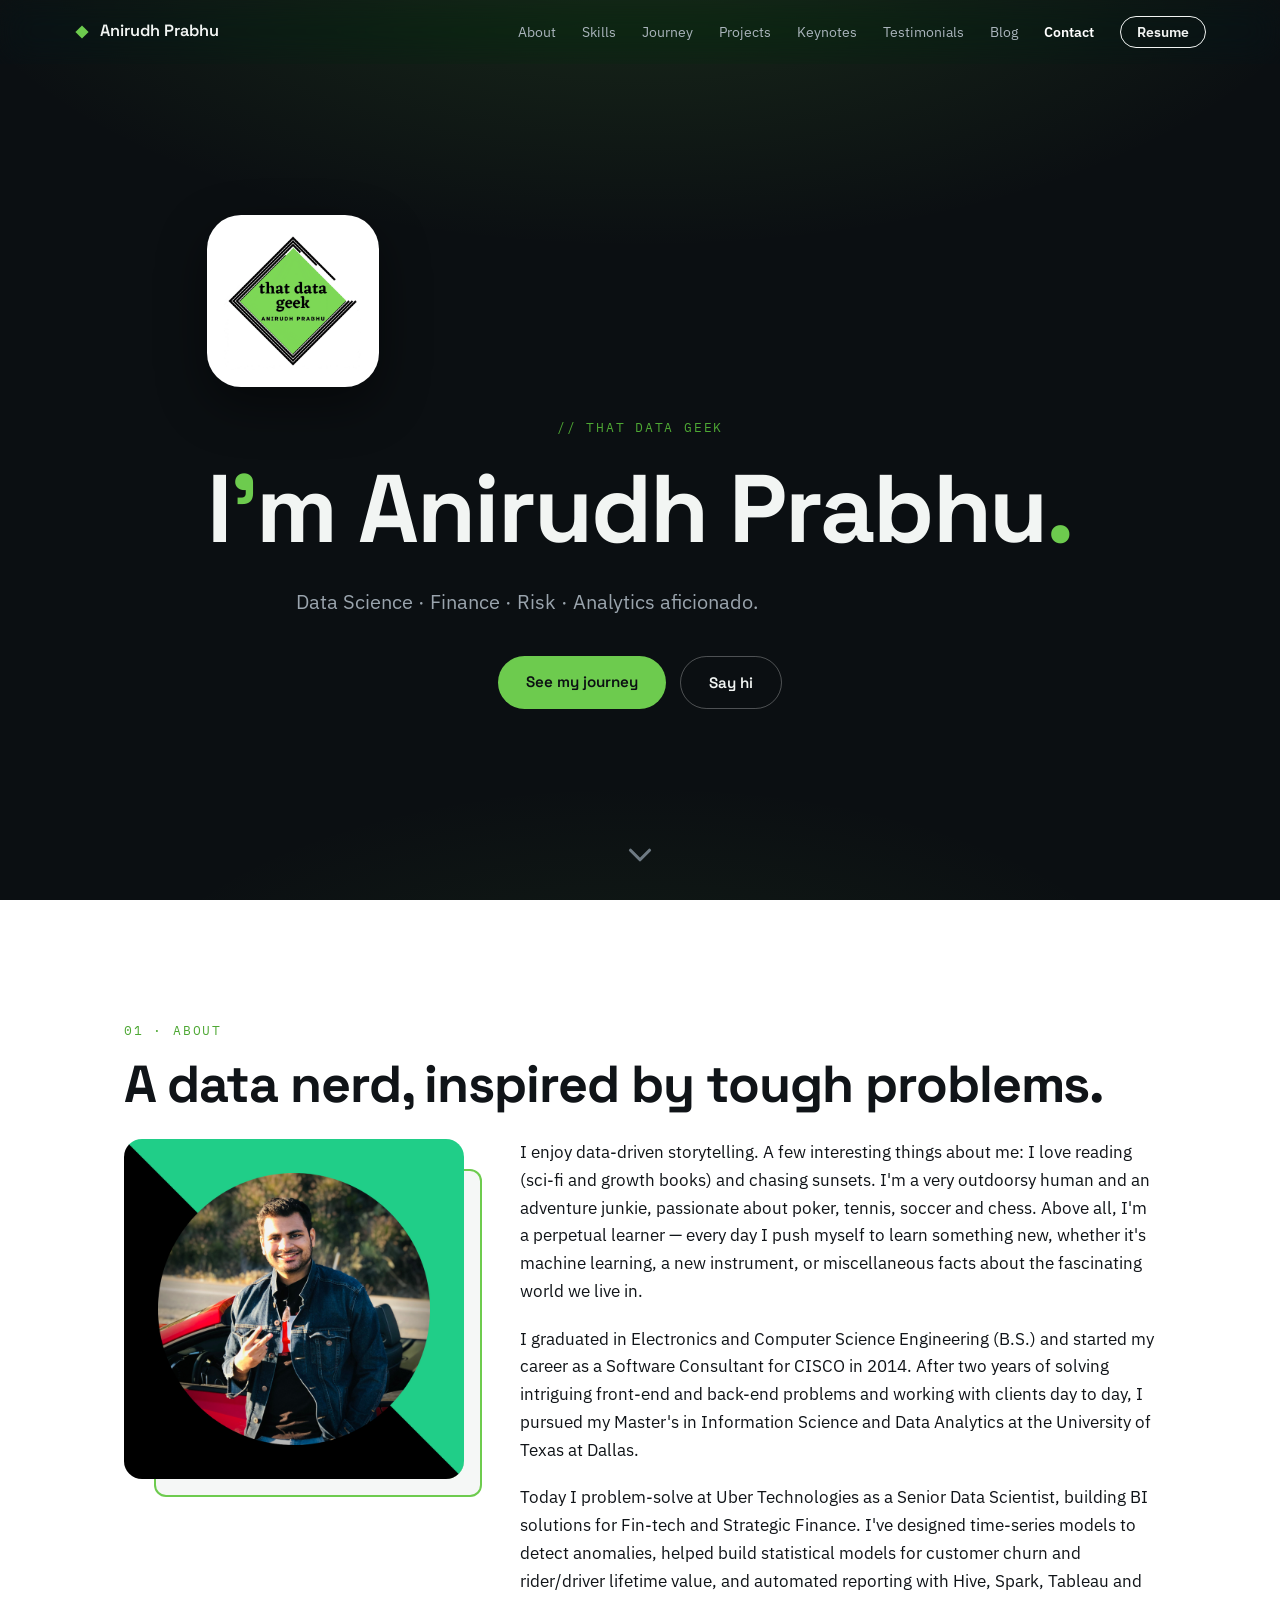
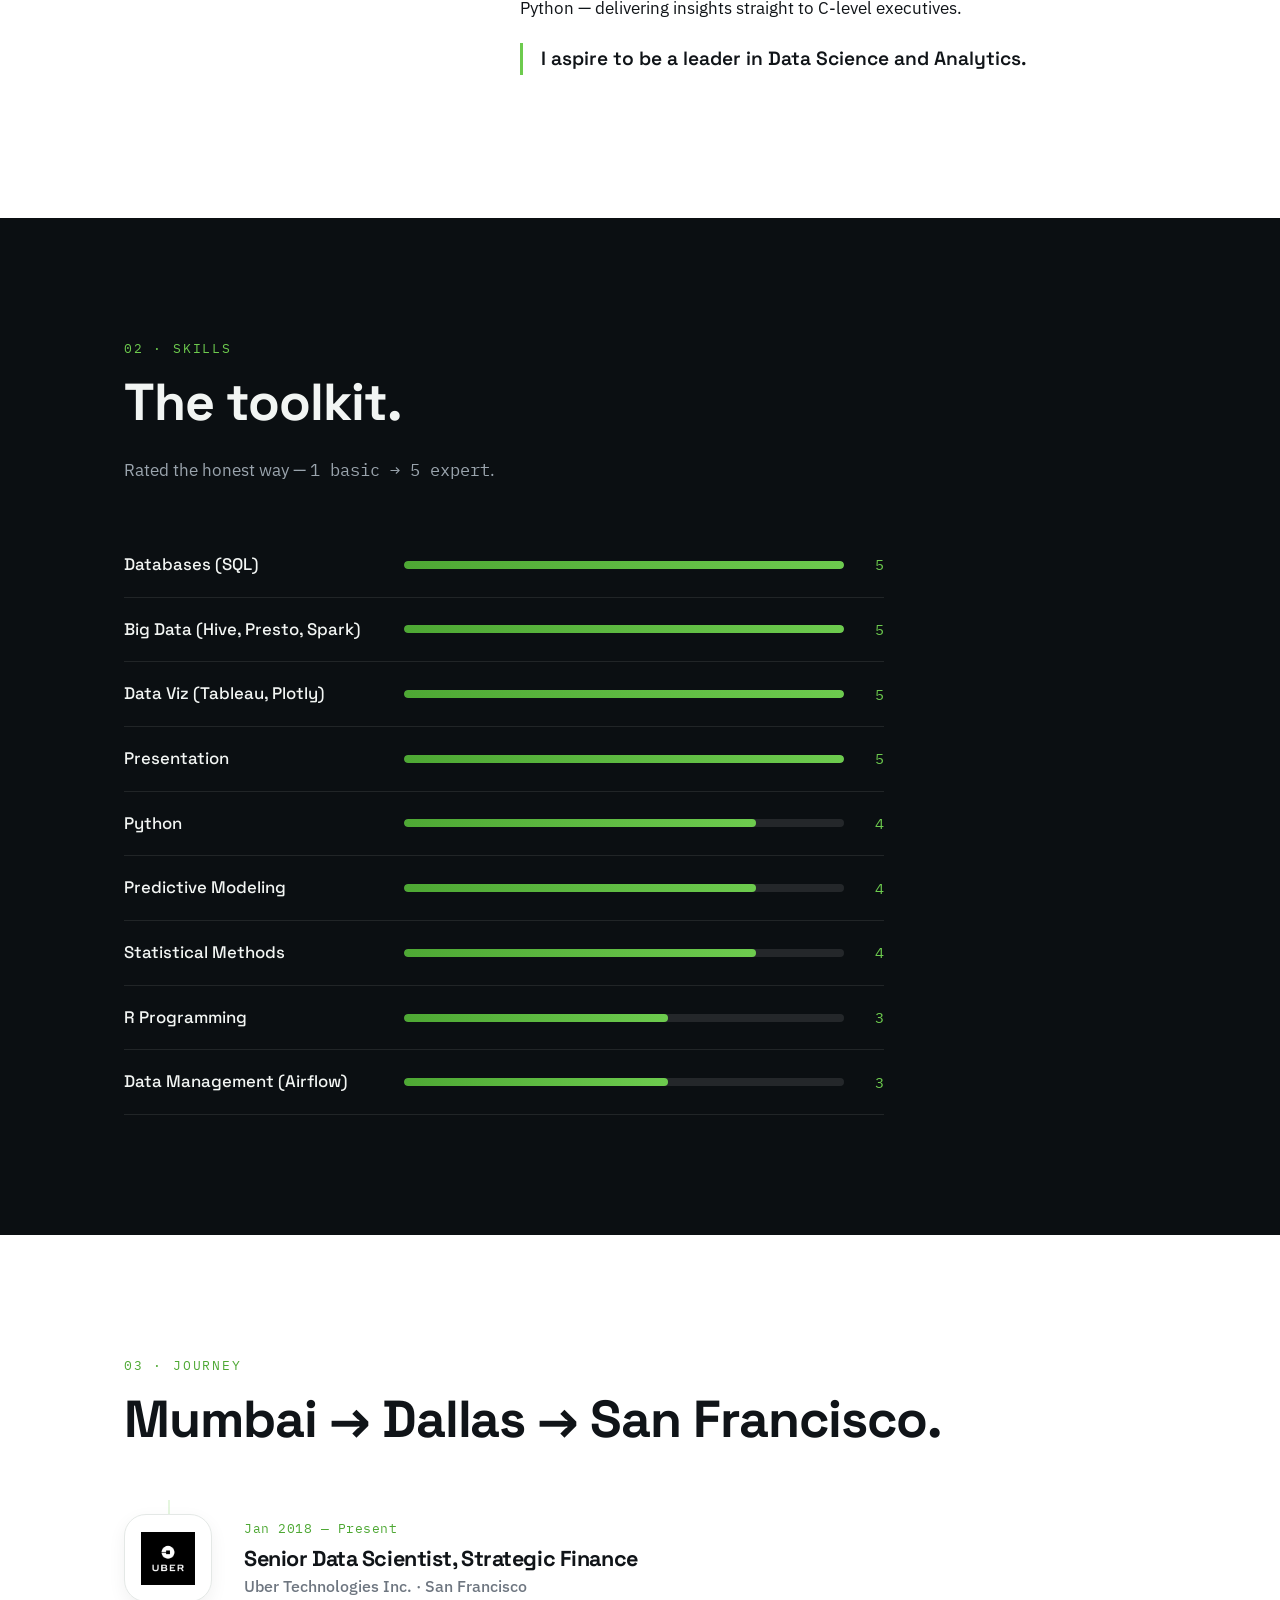
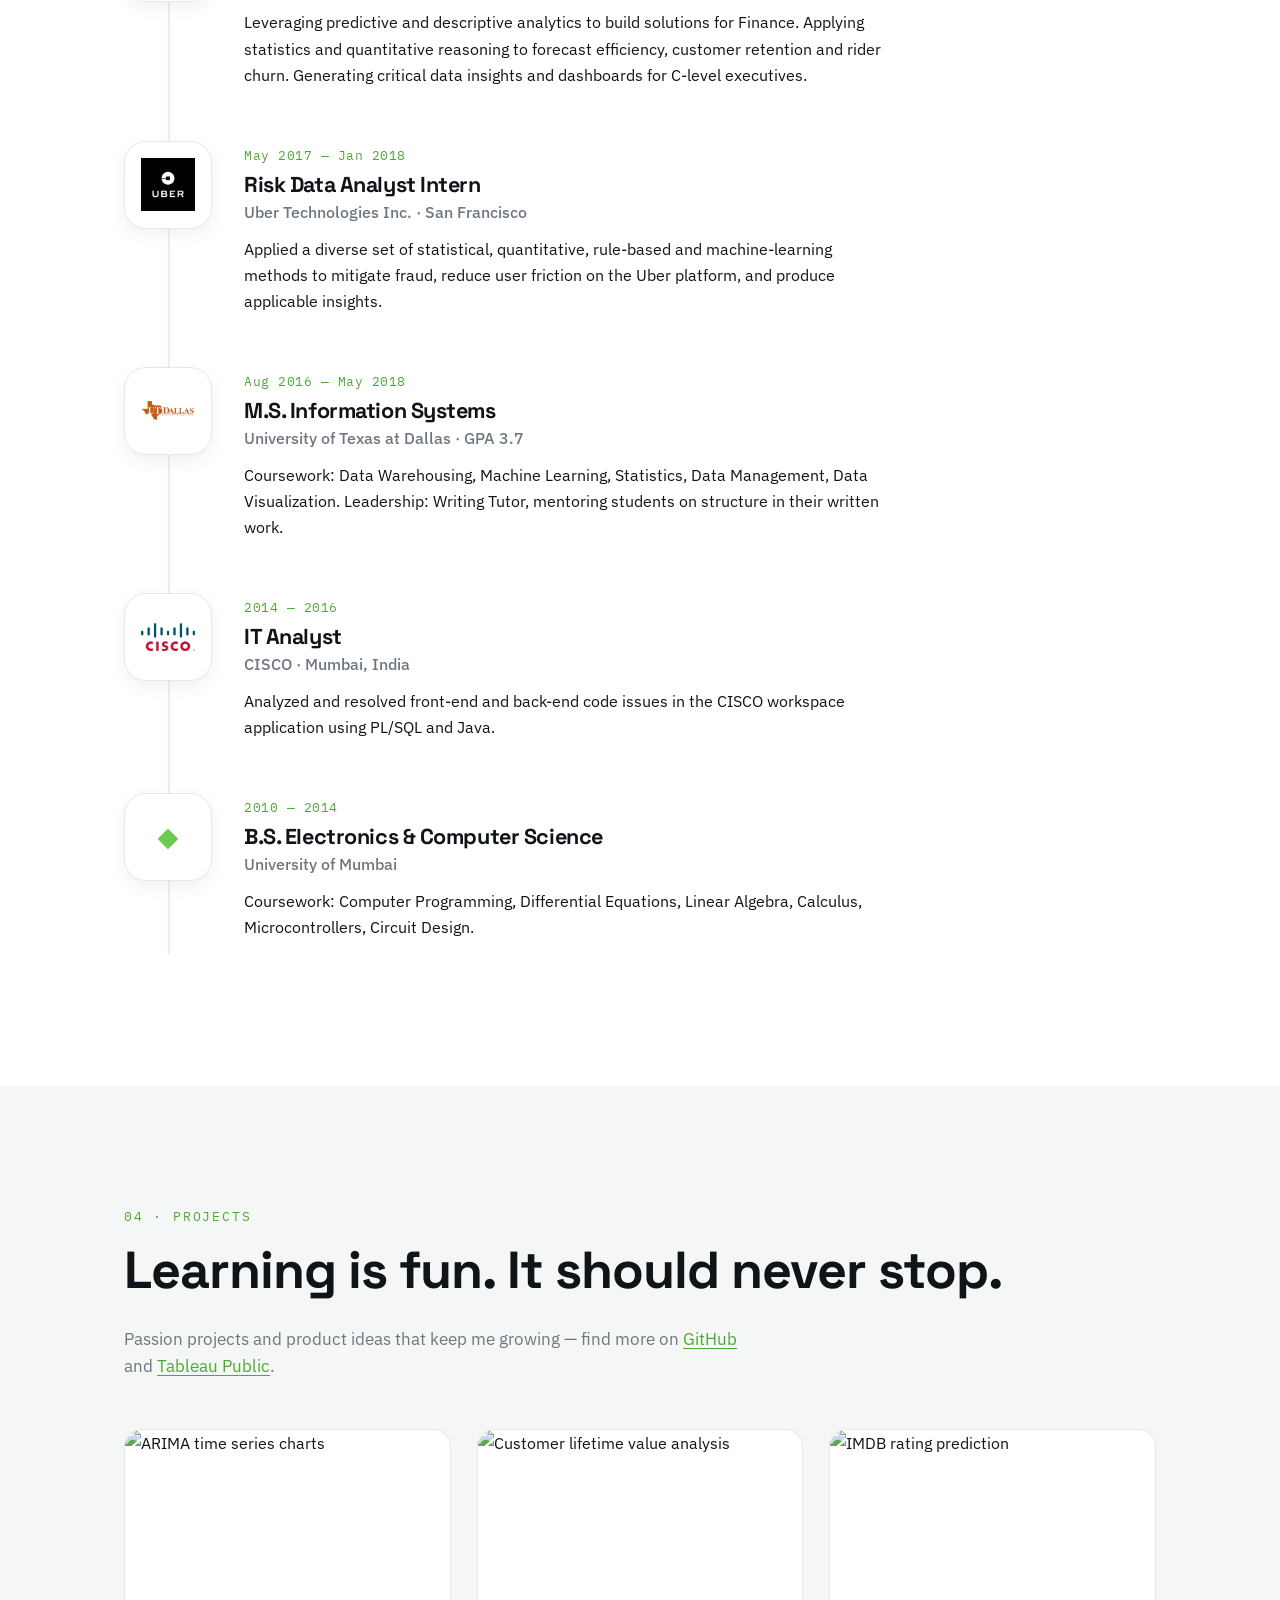
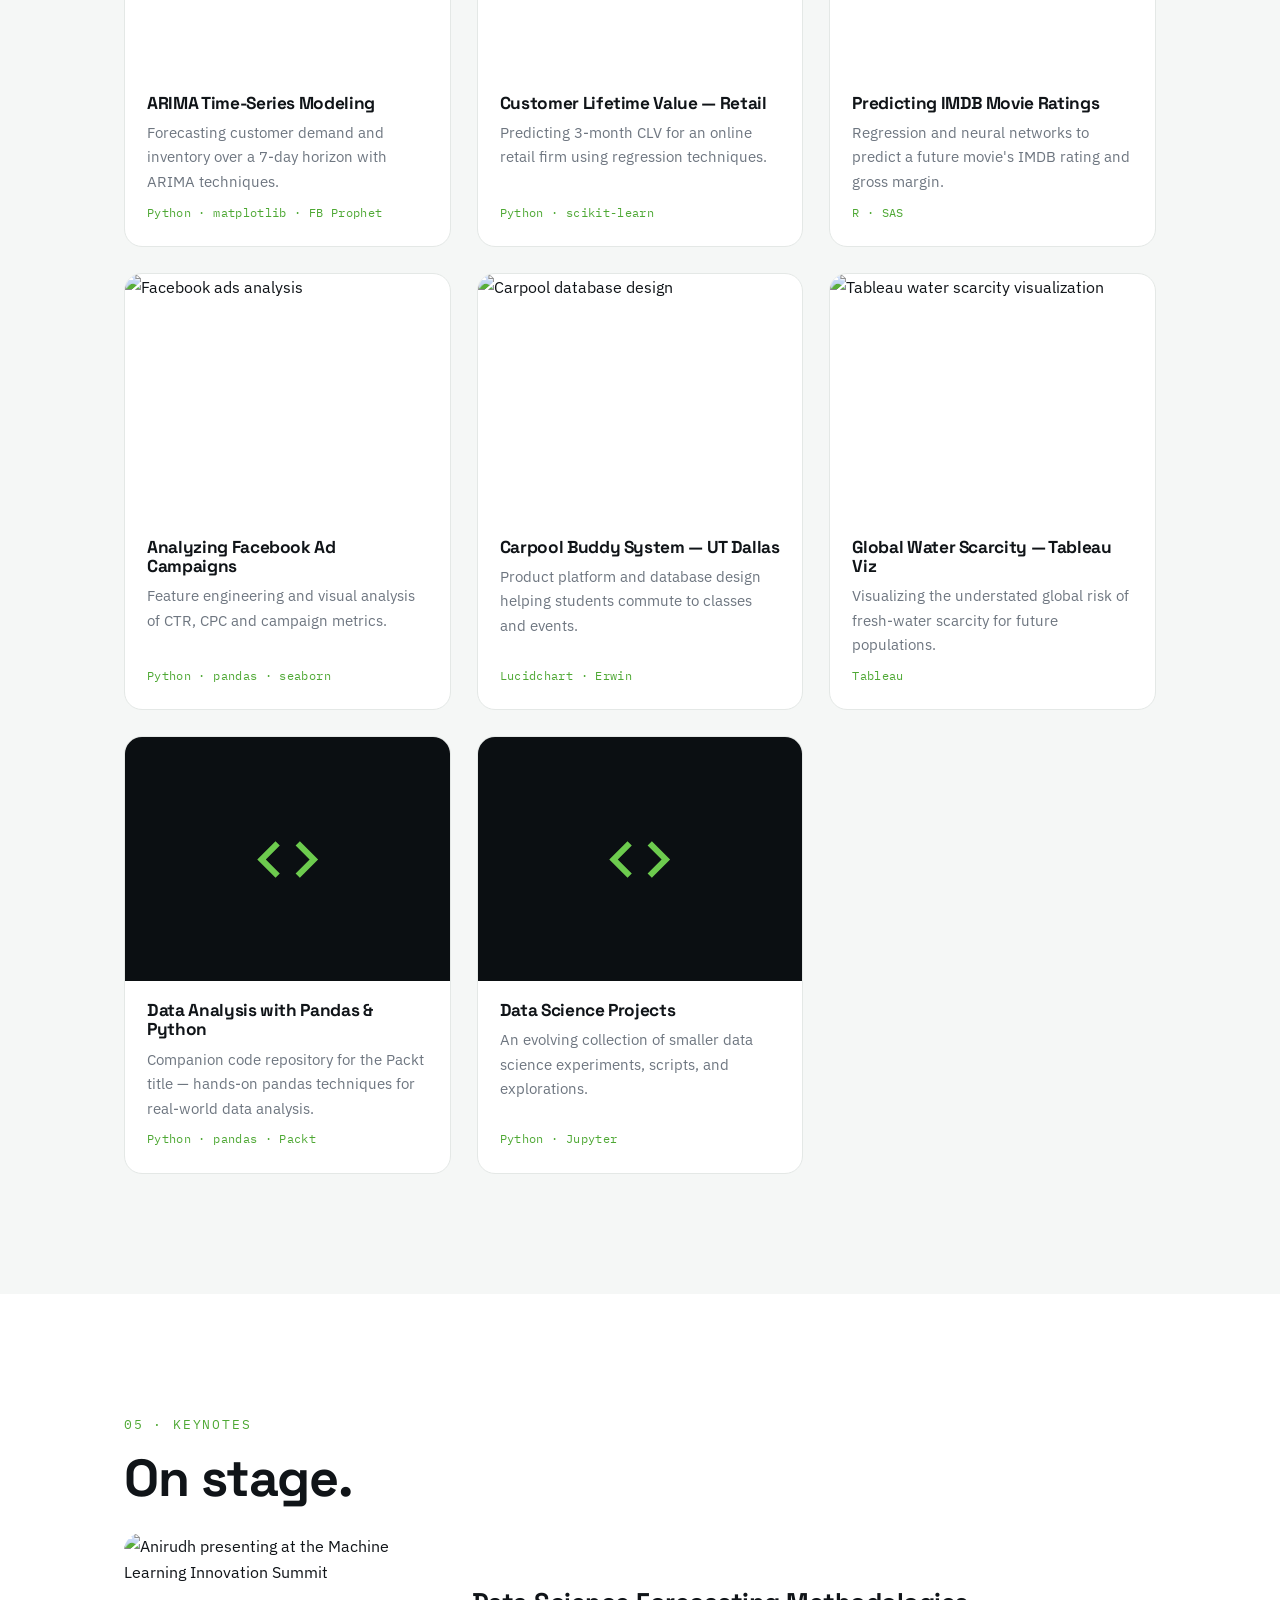
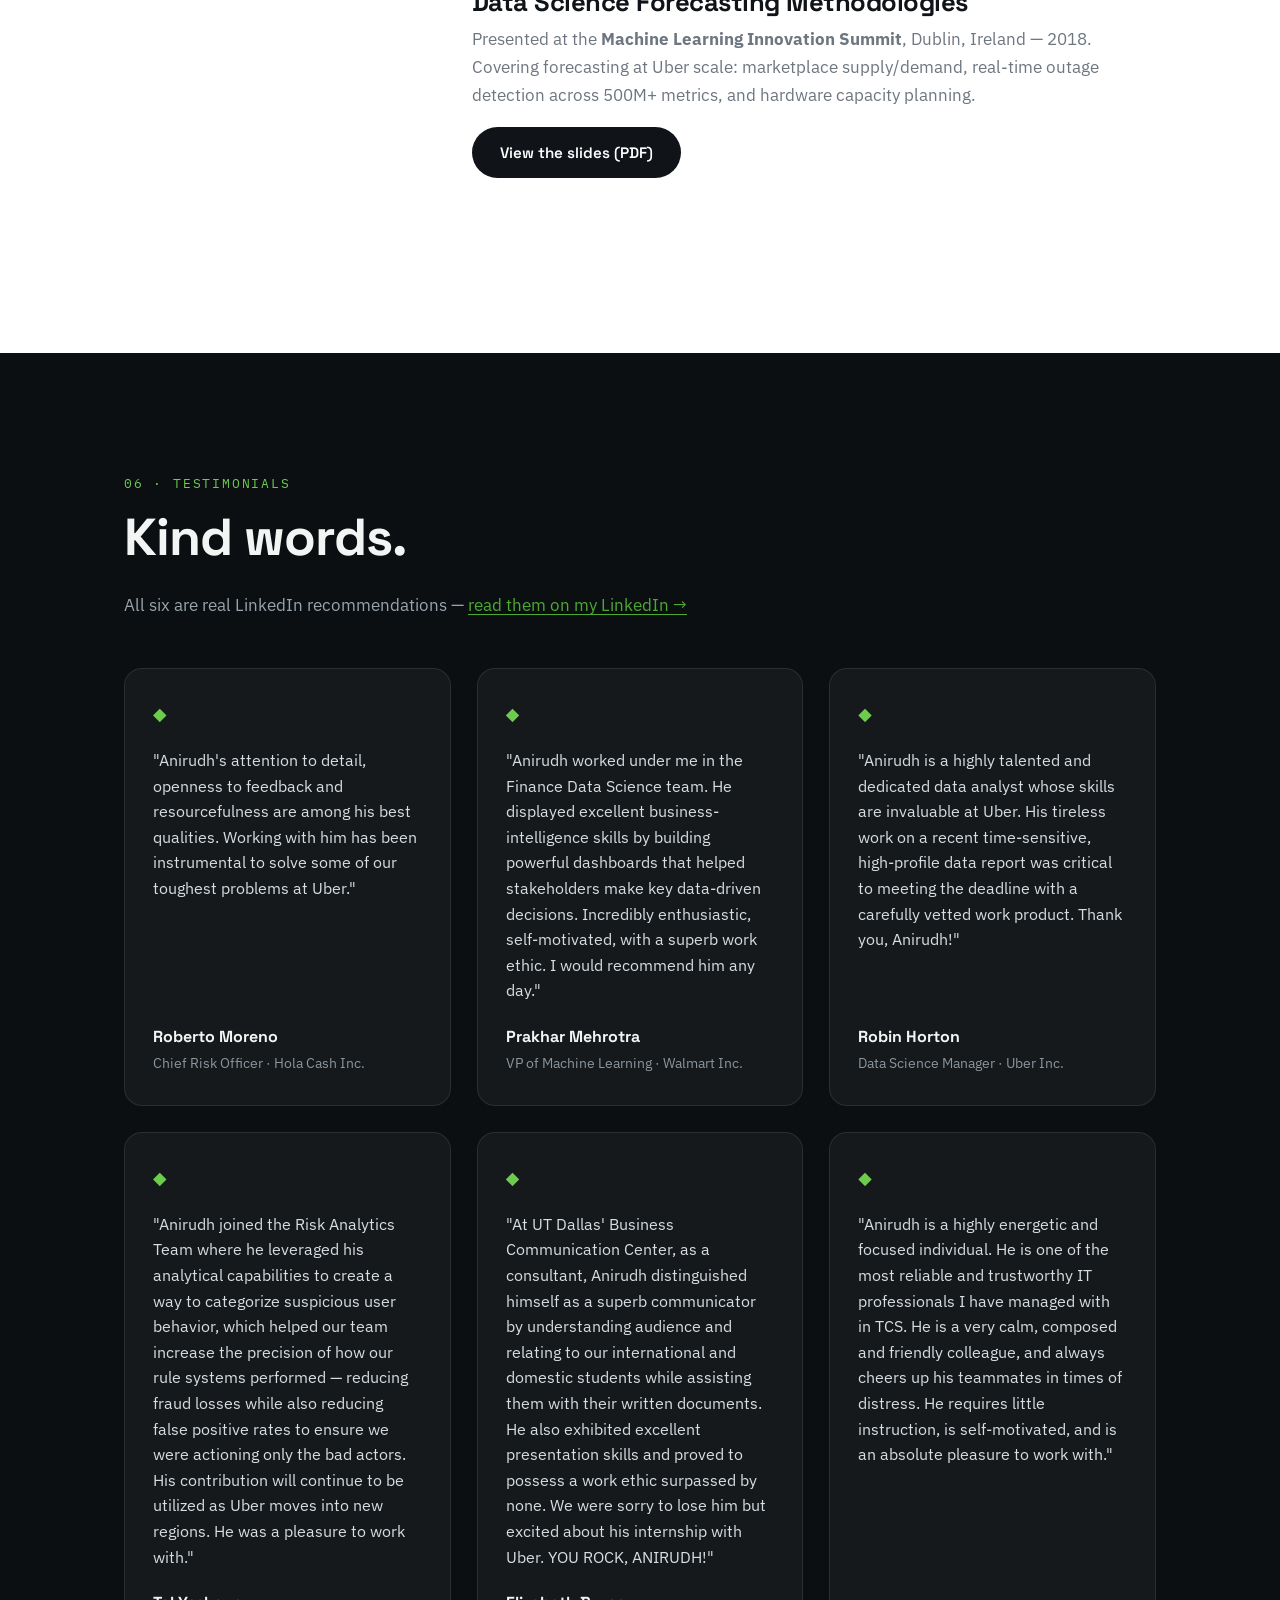
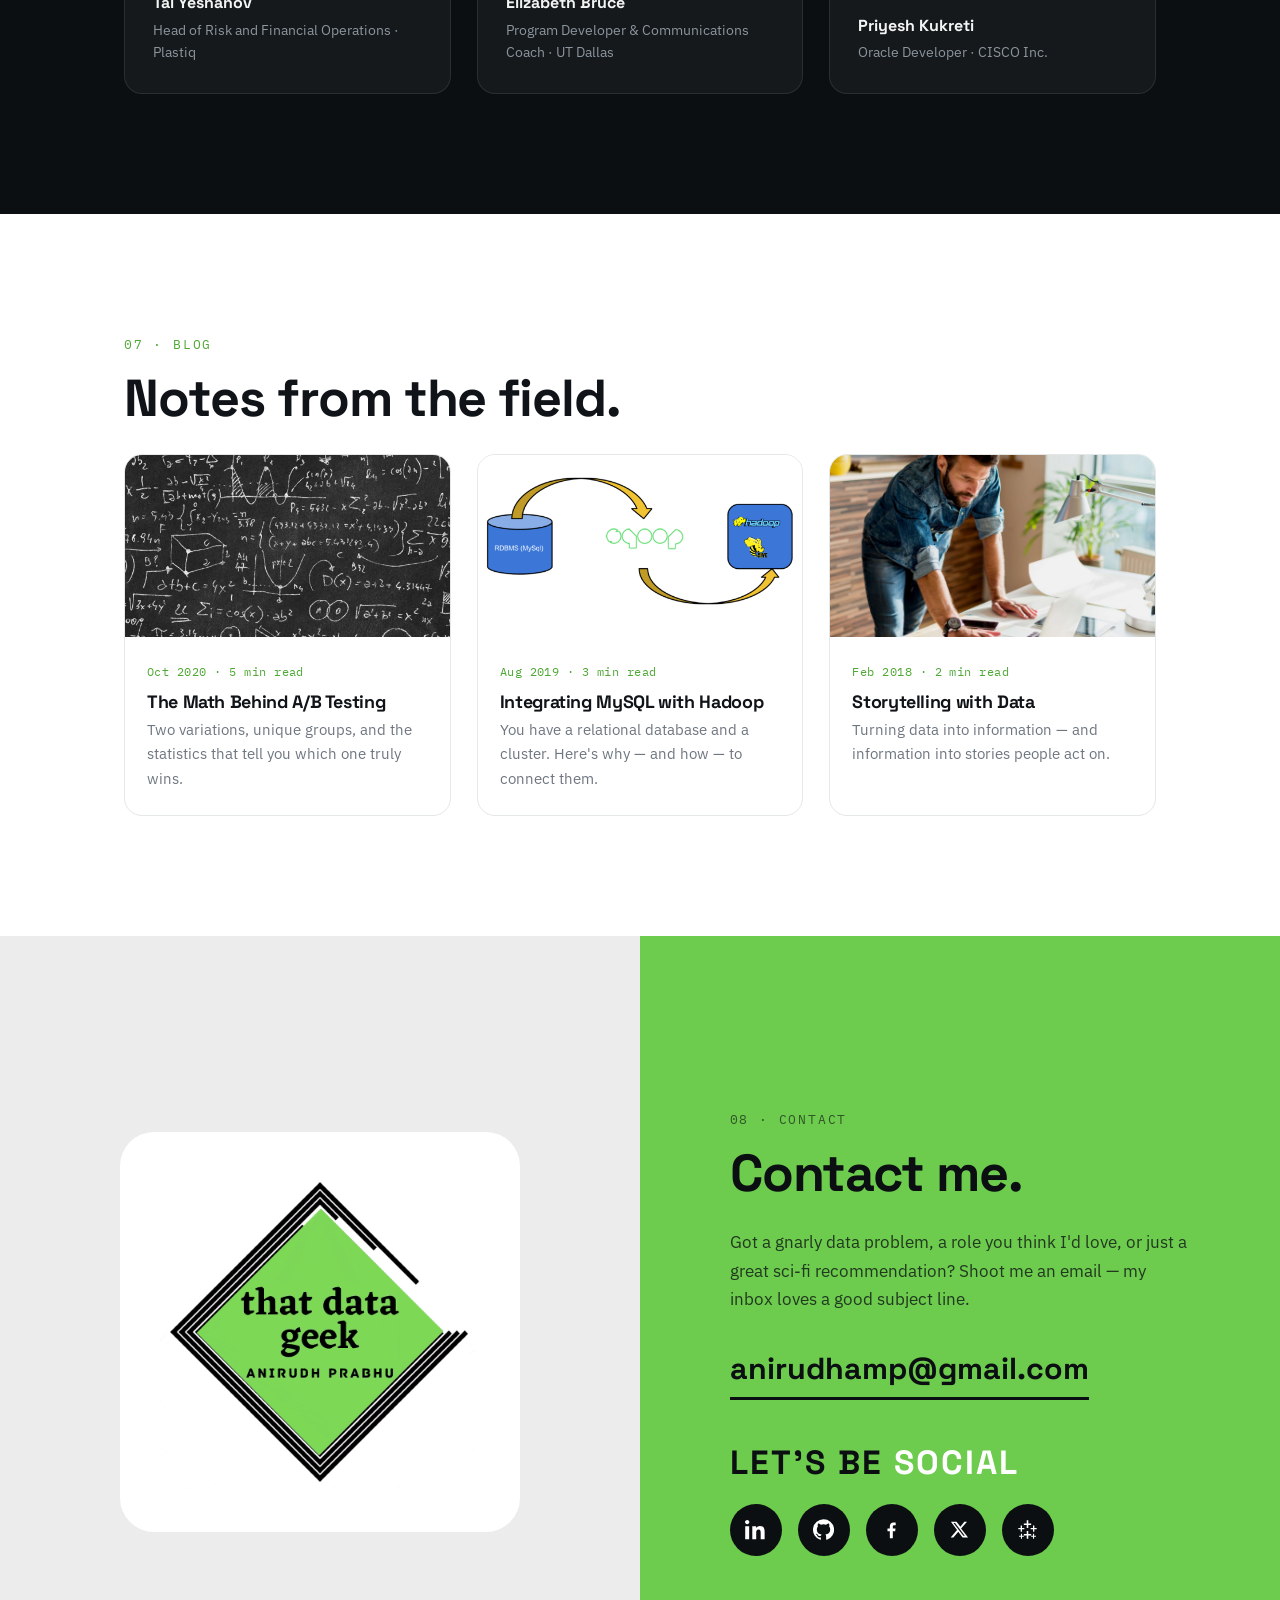
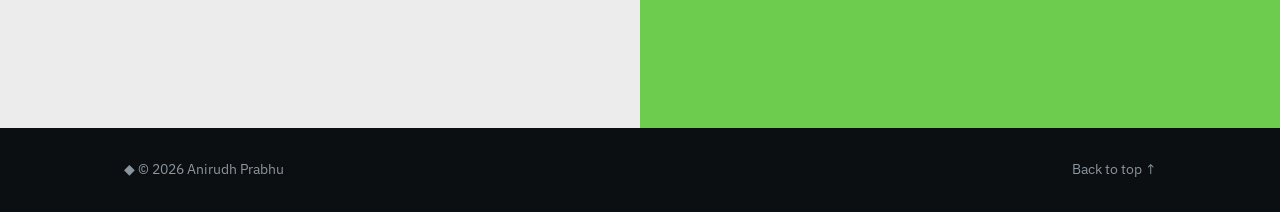
==== commit b1a83079: "v8 — dark hero, skill bars, 6 testimonials" ====
--- a/index.html
+++ b/index.html
@@ -45,13 +45,12 @@
   <main>
 
     <!-- ============ HERO ============ -->
-    <section class="hero">
+    <section class="hero hero-dark">
       <div class="hero-inner">
-        <img class="hero-logo" src="assets/Anirudh_Prabhu.gif" alt="Anirudh Prabhu animated logo" width="120" height="120">
+        <img class="hero-logo" src="assets/Anirudh_Prabhu.gif" alt="Anirudh Prabhu animated logo" width="180" height="180">
         <p class="eyebrow mono">// that data geek</p>
-        <h1>I'm Anirudh&nbsp;Prabhu.</h1>
-        <p class="hero-sub">Data Science&nbsp;· Finance&nbsp;· Risk&nbsp;· Analytics aficionado.<br>
-        From the streets of Mumbai to a unicorn tech giant in Silicon&nbsp;Valley.</p>
+        <h1>I<span class="accent">'</span>m Anirudh&nbsp;Prabhu<span class="accent">.</span></h1>
+        <p class="hero-sub">Data Science&nbsp;· Finance&nbsp;· Risk&nbsp;· Analytics aficionado.</p>
         <div class="hero-cta">
           <a class="btn btn-primary" href="#journey">See my journey</a>
           <a class="btn btn-ghost" href="#contact">Say hi</a>
@@ -78,10 +77,6 @@
             <p class="about-aspire">I aspire to be a leader in Data Science and Analytics.</p>
           </div>
         </div>
-        <figure class="about-adventure reveal">
-          <img src="assets/adventure.jpg" alt="Anirudh standing on a rocky summit overlooking green valleys and the sea in Alaska" loading="lazy">
-          <figcaption class="mono">Chasing sunsets — somewhere above Anchorage, Alaska.</figcaption>
-        </figure>
       </div>
     </section>
 
@@ -90,17 +85,17 @@
       <div class="container">
         <p class="eyebrow mono reveal">02 · skills</p>
         <h2 class="reveal">The toolkit.</h2>
-        <p class="section-lede reveal">Rated the honest way — <span class="mono">1&nbsp;basic → 5&nbsp;expert</span>. Each diamond is a point on the scale.</p>
+        <p class="section-lede reveal">Rated the honest way — <span class="mono">1&nbsp;basic → 5&nbsp;expert</span>.</p>
         <ul class="skills-list">
-          <li class="skill reveal" data-level="5"><span class="skill-name">Databases (SQL)</span><span class="skill-diamonds" aria-label="5 out of 5"></span><span class="skill-num mono">5</span></li>
-          <li class="skill reveal" data-level="5"><span class="skill-name">Big Data (Hive, Presto, Spark)</span><span class="skill-diamonds" aria-label="5 out of 5"></span><span class="skill-num mono">5</span></li>
-          <li class="skill reveal" data-level="5"><span class="skill-name">Data Viz (Tableau, Plotly)</span><span class="skill-diamonds" aria-label="5 out of 5"></span><span class="skill-num mono">5</span></li>
-          <li class="skill reveal" data-level="5"><span class="skill-name">Presentation</span><span class="skill-diamonds" aria-label="5 out of 5"></span><span class="skill-num mono">5</span></li>
-          <li class="skill reveal" data-level="4"><span class="skill-name">Python</span><span class="skill-diamonds" aria-label="4 out of 5"></span><span class="skill-num mono">4</span></li>
-          <li class="skill reveal" data-level="4"><span class="skill-name">Predictive Modeling</span><span class="skill-diamonds" aria-label="4 out of 5"></span><span class="skill-num mono">4</span></li>
-          <li class="skill reveal" data-level="4"><span class="skill-name">Statistical Methods</span><span class="skill-diamonds" aria-label="4 out of 5"></span><span class="skill-num mono">4</span></li>
-          <li class="skill reveal" data-level="3"><span class="skill-name">R Programming</span><span class="skill-diamonds" aria-label="3 out of 5"></span><span class="skill-num mono">3</span></li>
-          <li class="skill reveal" data-level="3"><span class="skill-name">Data Management (Airflow)</span><span class="skill-diamonds" aria-label="3 out of 5"></span><span class="skill-num mono">3</span></li>
+          <li class="skill reveal" data-level="5"><span class="skill-name">Databases (SQL)</span><span class="skill-bar"><i class="skill-fill"></i></span><span class="skill-num mono">5</span></li>
+          <li class="skill reveal" data-level="5"><span class="skill-name">Big Data (Hive, Presto, Spark)</span><span class="skill-bar"><i class="skill-fill"></i></span><span class="skill-num mono">5</span></li>
+          <li class="skill reveal" data-level="5"><span class="skill-name">Data Viz (Tableau, Plotly)</span><span class="skill-bar"><i class="skill-fill"></i></span><span class="skill-num mono">5</span></li>
+          <li class="skill reveal" data-level="5"><span class="skill-name">Presentation</span><span class="skill-bar"><i class="skill-fill"></i></span><span class="skill-num mono">5</span></li>
+          <li class="skill reveal" data-level="4"><span class="skill-name">Python</span><span class="skill-bar"><i class="skill-fill"></i></span><span class="skill-num mono">4</span></li>
+          <li class="skill reveal" data-level="4"><span class="skill-name">Predictive Modeling</span><span class="skill-bar"><i class="skill-fill"></i></span><span class="skill-num mono">4</span></li>
+          <li class="skill reveal" data-level="4"><span class="skill-name">Statistical Methods</span><span class="skill-bar"><i class="skill-fill"></i></span><span class="skill-num mono">4</span></li>
+          <li class="skill reveal" data-level="3"><span class="skill-name">R Programming</span><span class="skill-bar"><i class="skill-fill"></i></span><span class="skill-num mono">3</span></li>
+          <li class="skill reveal" data-level="3"><span class="skill-name">Data Management (Airflow)</span><span class="skill-bar"><i class="skill-fill"></i></span><span class="skill-num mono">3</span></li>
         </ul>
       </div>
     </section>
@@ -213,6 +208,26 @@
               <h3>Global Water Scarcity — Tableau Viz</h3>
               <p>Visualizing the understated global risk of fresh-water scarcity for future populations.</p>
               <span class="proj-tools mono">Tableau</span>
+            </div>
+          </a>
+          <a class="proj-card reveal" href="https://github.com/anirudhamp/Data-Analysis-with-Pandas-and-Python" target="_blank" rel="noopener">
+            <div class="proj-thumb-code">
+              <svg viewBox="0 0 24 24" aria-hidden="true"><path d="M9.4 16.6L4.8 12l4.6-4.6L8 6l-6 6 6 6zm5.2 0L19.2 12l-4.6-4.6L16 6l6 6-6 6z"/></svg>
+            </div>
+            <div class="proj-body">
+              <h3>Data Analysis with Pandas &amp; Python</h3>
+              <p>Companion code repository for the Packt title — hands-on pandas techniques for real-world data analysis.</p>
+              <span class="proj-tools mono">Python · pandas · Packt</span>
+            </div>
+          </a>
+          <a class="proj-card reveal" href="https://github.com/anirudhamp/data_science_projects" target="_blank" rel="noopener">
+            <div class="proj-thumb-code">
+              <svg viewBox="0 0 24 24" aria-hidden="true"><path d="M9.4 16.6L4.8 12l4.6-4.6L8 6l-6 6 6 6zm5.2 0L19.2 12l-4.6-4.6L16 6l6 6-6 6z"/></svg>
+            </div>
+            <div class="proj-body">
+              <h3>Data Science Projects</h3>
+              <p>An evolving collection of smaller data science experiments, scripts, and explorations.</p>
+              <span class="proj-tools mono">Python · Jupyter</span>
             </div>
           </a>
         </div>
@@ -240,6 +255,7 @@
       <div class="container">
         <p class="eyebrow mono reveal">06 · testimonials</p>
         <h2 class="reveal">Kind words.</h2>
+        <p class="section-lede reveal">All six are real LinkedIn recommendations — <a href="https://www.linkedin.com/in/prabhuanirudh/details/recommendations/?detailScreenTabIndex=0" target="_blank" rel="noopener">read them on my LinkedIn&nbsp;→</a></p>
         <div class="quote-grid">
           <blockquote class="quote reveal">
             <p>"Anirudh's attention to detail, openness to feedback and resourcefulness are among his best qualities. Working with him has been instrumental to solve some of our toughest problems at Uber."</p>
@@ -252,6 +268,18 @@
           <blockquote class="quote reveal">
             <p>"Anirudh is a highly talented and dedicated data analyst whose skills are invaluable at Uber. His tireless work on a recent time-sensitive, high-profile data report was critical to meeting the deadline with a carefully vetted work product. Thank you, Anirudh!"</p>
             <footer><strong>Robin Horton</strong><span>Data Science Manager · Uber Inc.</span></footer>
+          </blockquote>
+          <blockquote class="quote reveal">
+            <p>"Anirudh joined the Risk Analytics Team where he leveraged his analytical capabilities to create a way to categorize suspicious user behavior, which helped our team increase the precision of how our rule systems performed — reducing fraud losses while also reducing false positive rates to ensure we were actioning only the bad actors. His contribution will continue to be utilized as Uber moves into new regions. He was a pleasure to work with."</p>
+            <footer><strong>Tal Yeshanov</strong><span>Head of Risk and Financial Operations · Plastiq</span></footer>
+          </blockquote>
+          <blockquote class="quote reveal">
+            <p>"At UT Dallas' Business Communication Center, as a consultant, Anirudh distinguished himself as a superb communicator by understanding audience and relating to our international and domestic students while assisting them with their written documents. He also exhibited excellent presentation skills and proved to possess a work ethic surpassed by none. We were sorry to lose him but excited about his internship with Uber. YOU ROCK, ANIRUDH!"</p>
+            <footer><strong>Elizabeth Bruce</strong><span>Program Developer &amp; Communications Coach · UT Dallas</span></footer>
+          </blockquote>
+          <blockquote class="quote reveal">
+            <p>"Anirudh is a highly energetic and focused individual. He is one of the most reliable and trustworthy IT professionals I have managed with in TCS. He is a very calm, composed and friendly colleague, and always cheers up his teammates in times of distress. He requires little instruction, is self-motivated, and is an absolute pleasure to work with."</p>
+            <footer><strong>Priyesh Kukreti</strong><span>Oracle Developer · CISCO Inc.</span></footer>
           </blockquote>
         </div>
       </div>
@@ -292,19 +320,28 @@
     </section>
 
     <!-- ============ CONTACT ============ -->
-    <section class="section section-contact" id="contact">
-      <div class="container contact-inner">
+    <section class="contact-split" id="contact">
+      <div class="contact-left reveal">
+        <img src="assets/Anirudh_Prabhu.gif" alt="That Data Geek diamond logo" loading="lazy">
+      </div>
+      <div class="contact-right">
         <p class="eyebrow mono reveal">08 · contact</p>
-        <h2 class="reveal">Let's talk data.</h2>
+        <h2 class="reveal">Contact&nbsp;me.</h2>
         <p class="contact-quip reveal">Got a gnarly data problem, a role you think I'd love, or just a great sci-fi recommendation? Shoot me an email — my inbox loves a good subject&nbsp;line.</p>
-        
         <a class="contact-email reveal" href="mailto:anirudhamp@gmail.com">anirudhamp@gmail.com</a>
+        <h3 class="social-heading reveal">Let's be <span>social</span></h3>
         <div class="social reveal">
           <a href="https://www.linkedin.com/in/prabhuanirudh/" target="_blank" rel="noopener" aria-label="LinkedIn">
             <svg viewBox="0 0 24 24"><path d="M4.98 3.5C4.98 4.88 3.87 6 2.5 6S0 4.88 0 3.5 1.12 1 2.5 1s2.48 1.12 2.48 2.5zM.24 8.31h4.52V23H.24V8.31zM8.34 8.31h4.33v2h.06c.6-1.14 2.08-2.34 4.28-2.34 4.58 0 5.42 3.01 5.42 6.92V23h-4.51v-7.13c0-1.7-.03-3.89-2.37-3.89-2.37 0-2.73 1.85-2.73 3.76V23H8.34V8.31z"/></svg>
           </a>
           <a href="https://github.com/anirudhamp/" target="_blank" rel="noopener" aria-label="GitHub">
             <svg viewBox="0 0 24 24"><path d="M12 .3a12 12 0 0 0-3.79 23.39c.6.11.82-.26.82-.58v-2.02c-3.34.73-4.04-1.61-4.04-1.61-.55-1.39-1.34-1.76-1.34-1.76-1.09-.75.08-.73.08-.73 1.2.08 1.84 1.24 1.84 1.24 1.07 1.84 2.81 1.31 3.5 1 .11-.78.42-1.31.76-1.61-2.67-.3-5.47-1.33-5.47-5.93 0-1.31.47-2.38 1.24-3.22-.12-.3-.54-1.52.12-3.18 0 0 1.01-.32 3.3 1.23a11.5 11.5 0 0 1 6.01 0c2.29-1.55 3.29-1.23 3.29-1.23.66 1.66.24 2.88.12 3.18.77.84 1.24 1.91 1.24 3.22 0 4.61-2.8 5.63-5.48 5.92.43.37.81 1.1.81 2.22v3.29c0 .32.21.7.82.58A12 12 0 0 0 12 .3z"/></svg>
+          </a>
+          <a href="https://www.facebook.com/anirudhamp" target="_blank" rel="noopener" aria-label="Facebook">
+            <svg viewBox="0 0 24 24"><path d="M13.5 22v-8h2.7l.4-3.2h-3.1V8.7c0-.9.3-1.6 1.6-1.6h1.7V4.2c-.3 0-1.3-.1-2.5-.1-2.5 0-4.2 1.5-4.2 4.3v2.4H7.4V14h2.7v8h3.4z"/></svg>
+          </a>
+          <a href="https://x.com/anirudhamp" target="_blank" rel="noopener" aria-label="X (Twitter)">
+            <svg viewBox="0 0 24 24"><path d="M17.5 3h3.1l-6.8 7.8L21.8 21h-6.3l-4.9-6.4L5 21H1.9l7.3-8.3L2.2 3h6.4l4.4 5.9L17.5 3zm-1.1 16.2h1.7L6.9 4.7H5.1l11.3 14.5z"/></svg>
           </a>
           <a href="https://public.tableau.com/profile/anirudh.prabhu#!/" target="_blank" rel="noopener" aria-label="Tableau Public">
             <svg viewBox="0 0 24 24"><path d="M11.1 1.5h1.8v3.6h3.3v1.7h-3.3v3.6h-1.8V6.8H7.8V5.1h3.3V1.5zM4.2 7.4h1.5v2.9h2.7v1.5H5.7v2.9H4.2v-2.9H1.5v-1.5h2.7V7.4zm14.1 0h1.5v2.9h2.7v1.5h-2.7v2.9h-1.5v-2.9h-2.7v-1.5h2.7V7.4zM11.1 13.6h1.8v3.6h3.3v1.7h-3.3v3.6h-1.8v-3.6H7.8v-1.7h3.3v-3.6zM4.5 16.9h1.2v2.2h2.1v1.2H5.7v2.2H4.5v-2.2H2.4v-1.2h2.1v-2.2zm13.8 0h1.2v2.2h2.1v1.2h-2.1v2.2h-1.2v-2.2h-2.1v-1.2h2.1v-2.2z"/></svg>
--- a/style.css
+++ b/style.css
@@ -63,13 +63,21 @@
 .nav {
   position: fixed; top: 0; left: 0; right: 0; z-index: 100;
   height: var(--nav-h);
-  background: rgba(255, 255, 255, 0.82);
+  background: transparent;
   -webkit-backdrop-filter: saturate(180%) blur(16px);
   backdrop-filter: saturate(180%) blur(16px);
   border-bottom: 1px solid transparent;
-  transition: border-color 0.3s;
-}
-.nav.scrolled { border-bottom-color: var(--line); }
+  transition: border-color 0.3s, background 0.3s;
+}
+.nav.scrolled { background: rgba(255, 255, 255, 0.85); border-bottom-color: var(--line); }
+/* Light-on-dark nav while at the very top of the dark hero */
+.nav:not(.scrolled) .nav-brand { color: #f2f5f3; }
+.nav:not(.scrolled) .nav-links a { color: #aab4bc; }
+.nav:not(.scrolled) .nav-links a:hover,
+.nav:not(.scrolled) .nav-links a.active { color: #ffffff; }
+.nav:not(.scrolled) .nav-resume { border-color: #f2f5f3; color: #f2f5f3 !important; }
+.nav:not(.scrolled) .nav-resume:hover { background: #f2f5f3; color: var(--deep) !important; }
+.nav:not(.scrolled) .nav-toggle span { background: #f2f5f3; }
 
 .nav-inner {
   max-width: 1180px; margin: 0 auto; height: 100%;
@@ -110,11 +118,23 @@
   display: flex; flex-direction: column; align-items: center; justify-content: center;
   text-align: center; position: relative;
   padding: calc(var(--nav-h) + 40px) 24px 80px;
+}
+.hero-dark {
   background:
-    radial-gradient(1200px 500px at 50% -10%, rgba(109, 203, 78, 0.10), transparent 65%),
-    var(--paper);
-}
-.hero-logo { width: 96px; height: 96px; margin-bottom: 28px; }
+    radial-gradient(1100px 520px at 50% -10%, rgba(109, 203, 78, 0.16), transparent 65%),
+    radial-gradient(900px 420px at 50% 115%, rgba(109, 203, 78, 0.08), transparent 60%),
+    var(--deep);
+  color: #f2f5f3;
+}
+.hero-dark .hero-sub { color: #9aa4ad; }
+.hero h1 .accent { color: var(--green); }
+.hero-dark .btn-primary { background: var(--green); color: var(--deep); }
+.hero-dark .btn-primary:hover { box-shadow: 0 10px 28px rgba(109, 203, 78, 0.35); }
+.hero-dark .btn-ghost { background: transparent; border-color: rgba(255, 255, 255, 0.28); color: #f2f5f3; }
+.hero-dark .btn-ghost:hover { border-color: var(--green); }
+.hero-dark .scroll-hint { color: #6e7a83; }
+.hero-logo { width: 172px; height: 172px; margin-bottom: 30px; border-radius: 34px;
+  box-shadow: 0 18px 50px rgba(0, 0, 0, 0.45); }
 .hero .eyebrow { margin-bottom: 18px; }
 .hero h1 {
   font-size: clamp(2.9rem, 9vw, 6rem);
@@ -163,9 +183,6 @@
   border-radius: var(--radius); aspect-ratio: 1 / 1; object-fit: cover;
   box-shadow: 24px 24px 0 -8px var(--mist), 24px 24px 0 -6px var(--green);
 }
-.about-adventure { margin-top: 72px; }
-.about-adventure img { border-radius: var(--radius); width: 100%; aspect-ratio: 21 / 9; object-fit: cover; object-position: 50% 62%; }
-.about-adventure figcaption { margin-top: 12px; font-size: 0.78rem; color: var(--gray); letter-spacing: 0.05em; }
 .about-text p { margin-bottom: 1.2em; font-size: 1.05rem; }
 .about-aspire {
   font-family: var(--font-display); font-weight: 600; font-size: 1.2rem !important;
@@ -181,25 +198,29 @@
 .skill-name { font-family: var(--font-display); font-weight: 500; font-size: 1.05rem; }
 .skill-num { color: var(--green); font-size: 0.95rem; text-align: right; }
 
-.skill-diamonds { display: flex; gap: 9px; }
-.skill-diamonds i {
-  width: 13px; height: 13px; transform: rotate(45deg) scale(0);
-  background: rgba(255, 255, 255, 0.14);
-  transition: transform 0.45s cubic-bezier(0.34, 1.56, 0.64, 1), background 0.3s;
-}
-.skill-diamonds i.filled { background: var(--green); }
-.skill.revealed .skill-diamonds i { transform: rotate(45deg) scale(1); }
-.skill.revealed .skill-diamonds i:nth-child(1) { transition-delay: 0.05s; }
-.skill.revealed .skill-diamonds i:nth-child(2) { transition-delay: 0.13s; }
-.skill.revealed .skill-diamonds i:nth-child(3) { transition-delay: 0.21s; }
-.skill.revealed .skill-diamonds i:nth-child(4) { transition-delay: 0.29s; }
-.skill.revealed .skill-diamonds i:nth-child(5) { transition-delay: 0.37s; }
+.skill { grid-template-columns: 260px 1fr 2ch; }
+.skill-bar {
+  display: block; height: 8px; border-radius: 999px;
+  background: rgba(255, 255, 255, 0.10); overflow: hidden;
+}
+.skill-fill {
+  display: block; height: 100%; width: 0; border-radius: inherit;
+  background: linear-gradient(90deg, var(--green-dark), var(--green));
+  transition: width 0.9s cubic-bezier(0.25, 0.8, 0.3, 1);
+}
+.skill.revealed .skill-fill { width: var(--pct, 0%); }
 
 /* ---------- Journey timeline ---------- */
 .timeline { list-style: none; margin-top: 40px; position: relative; }
 .timeline::before {
   content: ""; position: absolute; left: 44px; top: 12px; bottom: 12px;
-  width: 2px; background: var(--line);
+  width: 2px; background: rgba(109, 203, 78, 0.18);
+}
+.tl-progress {
+  position: absolute; left: 44px; top: 12px; width: 2px; height: 0;
+  background: linear-gradient(180deg, var(--green-dark), var(--green));
+  box-shadow: 0 0 8px rgba(109, 203, 78, 0.5);
+  max-height: calc(100% - 24px);
 }
 .tl-item {
   display: grid; grid-template-columns: 88px 1fr; gap: 32px;
@@ -235,6 +256,12 @@
 .proj-body h3 { font-size: 1.08rem; }
 .proj-body p { font-size: 0.93rem; color: var(--gray); flex: 1; }
 .proj-tools { font-size: 0.74rem; color: var(--green-dark); letter-spacing: 0.03em; }
+
+.proj-thumb-code {
+  aspect-ratio: 4 / 3; display: flex; align-items: center; justify-content: center;
+  background: var(--deep);
+}
+.proj-thumb-code svg { width: 30%; height: 30%; fill: var(--green); }
 
 /* ---------- Keynote ---------- */
 .keynote {
@@ -274,42 +301,54 @@
 .blog-body h3 { font-size: 1.12rem; margin: 8px 0 6px; }
 .blog-body p { font-size: 0.93rem; color: var(--gray); }
 
-/* ---------- Contact ---------- */
-.section-contact {
-  background:
-    radial-gradient(900px 420px at 50% 115%, rgba(109, 203, 78, 0.12), transparent 65%),
-    var(--paper);
-  text-align: center;
-}
-.contact-inner { display: flex; flex-direction: column; align-items: center; }
-.contact-quip { max-width: 560px; color: var(--gray); font-size: 1.08rem; }
+/* ---------- Contact (Wix-style split) ---------- */
+.contact-split { display: grid; grid-template-columns: 1fr 1fr; min-height: 88vh; }
+.contact-left {
+  background: #ececec;
+  display: flex; align-items: center; justify-content: center;
+  padding: 60px 24px;
+}
+.contact-left img { width: min(400px, 78%); border-radius: 34px; }
+.contact-right {
+  background: var(--green); color: var(--deep);
+  display: flex; flex-direction: column; justify-content: center; align-items: flex-start;
+  padding: 90px clamp(28px, 7vw, 110px);
+}
+.contact-right .eyebrow { color: rgba(11, 15, 18, 0.62); }
+.contact-right h2 { color: var(--deep); }
+.contact-quip { max-width: 480px; color: rgba(11, 15, 18, 0.78); font-size: 1.08rem; }
 .contact-email {
   font-family: var(--font-display); font-weight: 700;
-  font-size: clamp(1.4rem, 4.6vw, 2.6rem);
-  margin: 34px 0 40px; text-decoration: none;
-  background-image: linear-gradient(var(--green), var(--green));
+  font-size: clamp(1.25rem, 2.6vw, 1.9rem);
+  color: var(--deep);
+  margin: 30px 0 44px; text-decoration: none;
+  background-image: linear-gradient(var(--deep), var(--deep));
   background-repeat: no-repeat; background-position: 0 100%;
-  background-size: 100% 4px;
+  background-size: 100% 3px;
   transition: background-size 0.3s, color 0.3s;
   padding-bottom: 6px;
 }
-.contact-email:hover { background-size: 100% 100%; }
-
-.social { display: flex; gap: 18px; }
+.contact-email:hover { background-size: 100% 100%; color: var(--green); }
+.social-heading {
+  font-size: clamp(1.5rem, 3vw, 2.1rem); letter-spacing: 0.06em;
+  text-transform: uppercase; margin-bottom: 22px;
+}
+.social-heading span { color: #ffffff; }
+.social { display: flex; gap: 16px; }
 .social a {
-  width: 48px; height: 48px; border-radius: 50%;
-  border: 1.5px solid var(--line);
+  width: 52px; height: 52px; border-radius: 50%;
+  background: var(--deep);
   display: flex; align-items: center; justify-content: center;
-  transition: border-color 0.2s, transform 0.2s, background 0.2s;
-}
-.social a:hover { border-color: var(--green); transform: translateY(-3px); background: rgba(109, 203, 78, 0.08); }
-.social svg { width: 20px; height: 20px; fill: var(--ink); }
+  transition: transform 0.2s, box-shadow 0.2s;
+}
+.social a:hover { transform: translateY(-4px); box-shadow: 0 12px 26px rgba(11, 15, 18, 0.3); }
+.social svg { width: 21px; height: 21px; fill: #ffffff; }
 
 /* ---------- Footer ---------- */
-.footer { border-top: 1px solid var(--line); padding: 28px 0; }
-.footer-inner { display: flex; justify-content: space-between; align-items: center; font-size: 0.88rem; color: var(--gray); }
-.footer a { text-decoration: none; }
-.footer a:hover { color: var(--ink); }
+.footer { background: var(--deep); padding: 30px 0; }
+.footer-inner { display: flex; justify-content: space-between; align-items: center; font-size: 0.88rem; color: #8b959e; }
+.footer a { text-decoration: none; color: #8b959e; }
+.footer a:hover { color: #ffffff; }
 
 /* ---------- Reveal on scroll ---------- */
 .reveal { opacity: 0; transform: translateY(26px); transition: opacity 0.7s ease, transform 0.7s cubic-bezier(0.2, 0.7, 0.2, 1); }
@@ -397,6 +436,12 @@
 /* ---------- Responsive ---------- */
 @media (max-width: 900px) {
   .section { padding: 88px 0; }
+  .contact-split { grid-template-columns: 1fr; }
+  .contact-left { padding: 70px 24px; }
+  .contact-left img { width: min(300px, 62%); }
+  .contact-right { padding: 70px 28px; align-items: center; text-align: center; }
+  .contact-right .contact-quip { margin-left: auto; margin-right: auto; }
+  .hero-logo { width: 132px; height: 132px; border-radius: 26px; }
   .proj-grid, .quote-grid, .blog-grid { grid-template-columns: 1fr 1fr; }
   .about-grid { grid-template-columns: 1fr; gap: 40px; }
   .about-photo { max-width: 320px; }
@@ -433,8 +478,9 @@
   .tl-item { grid-template-columns: 64px 1fr; gap: 20px; }
   .tl-logo { width: 64px; height: 64px; border-radius: 16px; }
   .timeline::before { left: 32px; }
-  .skill { grid-template-columns: 1fr; gap: 10px; }
-  .skill-num { display: none; }
+  .tl-progress { left: 32px; }
+  .skill { grid-template-columns: 1fr 3ch; gap: 8px 14px; }
+  .skill-bar { grid-column: 1 / -1; }
 }
 
 /* ---------- Reduced motion ---------- */
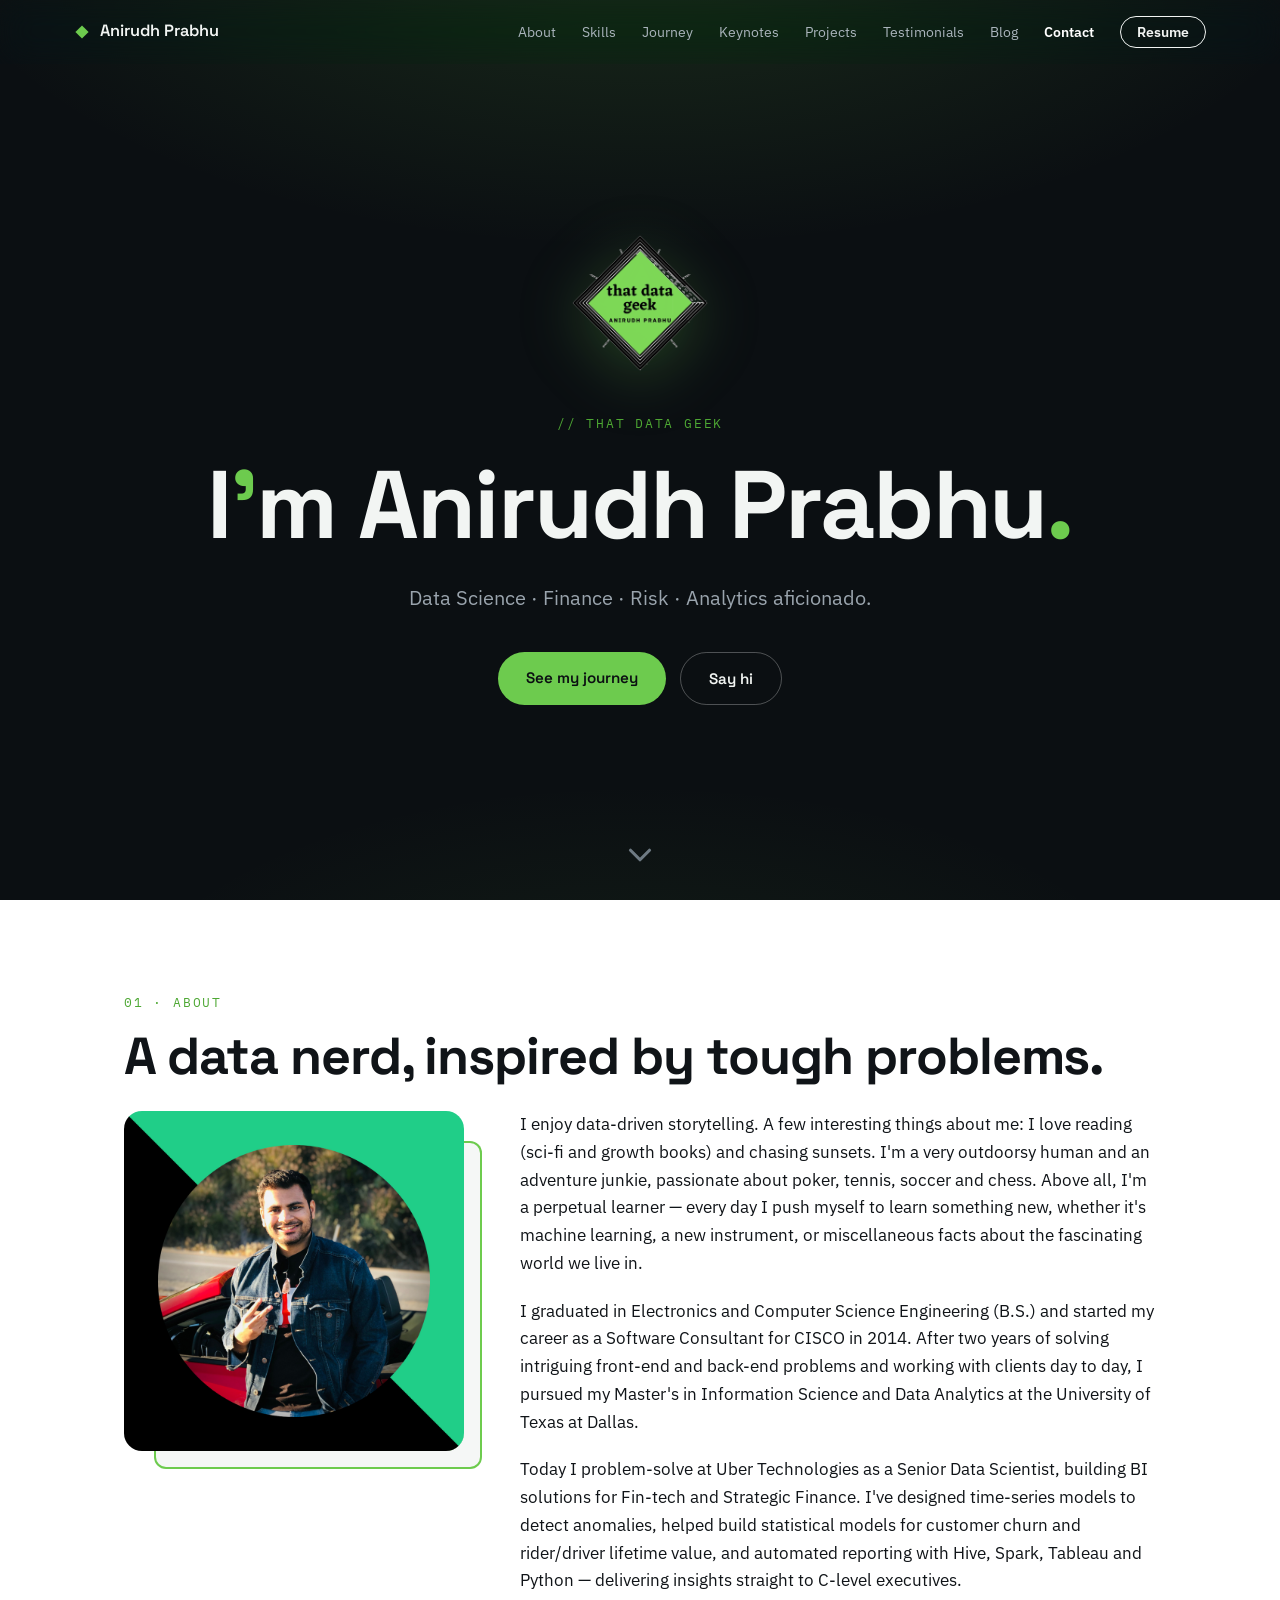
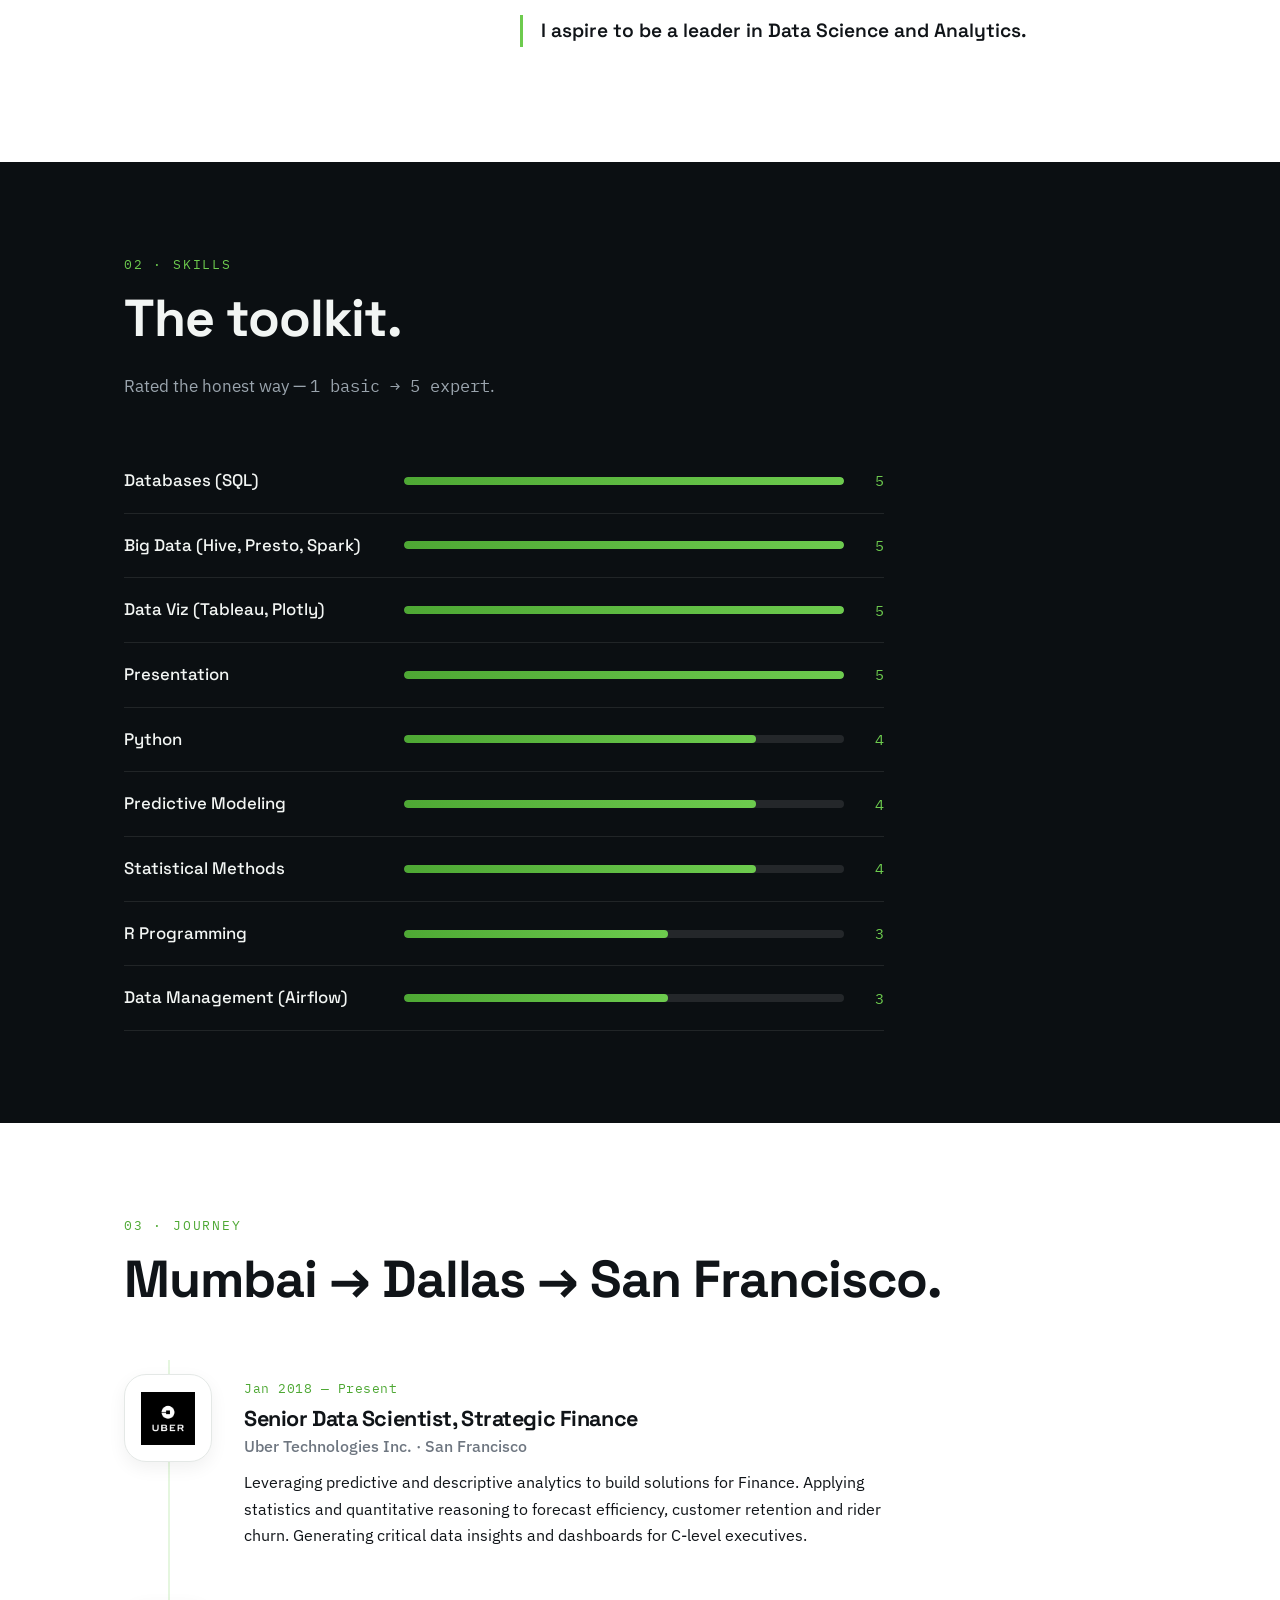
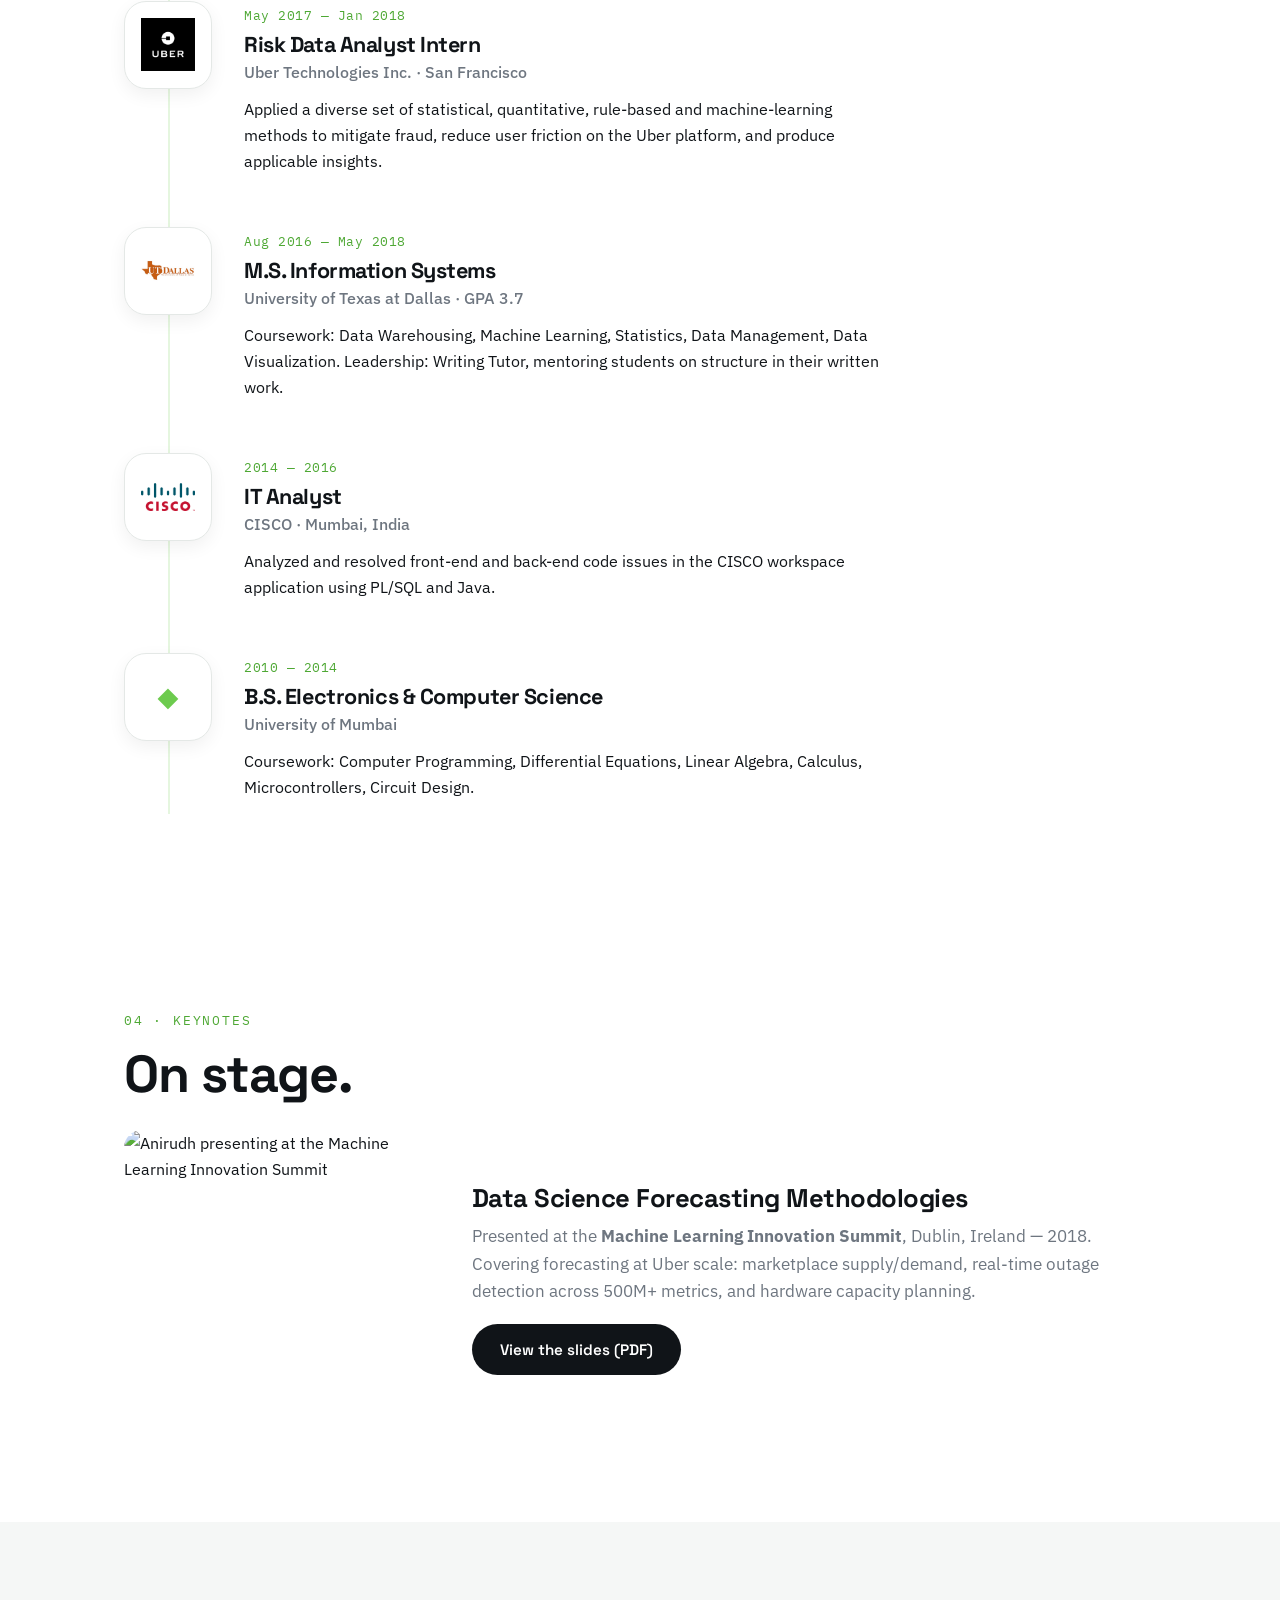
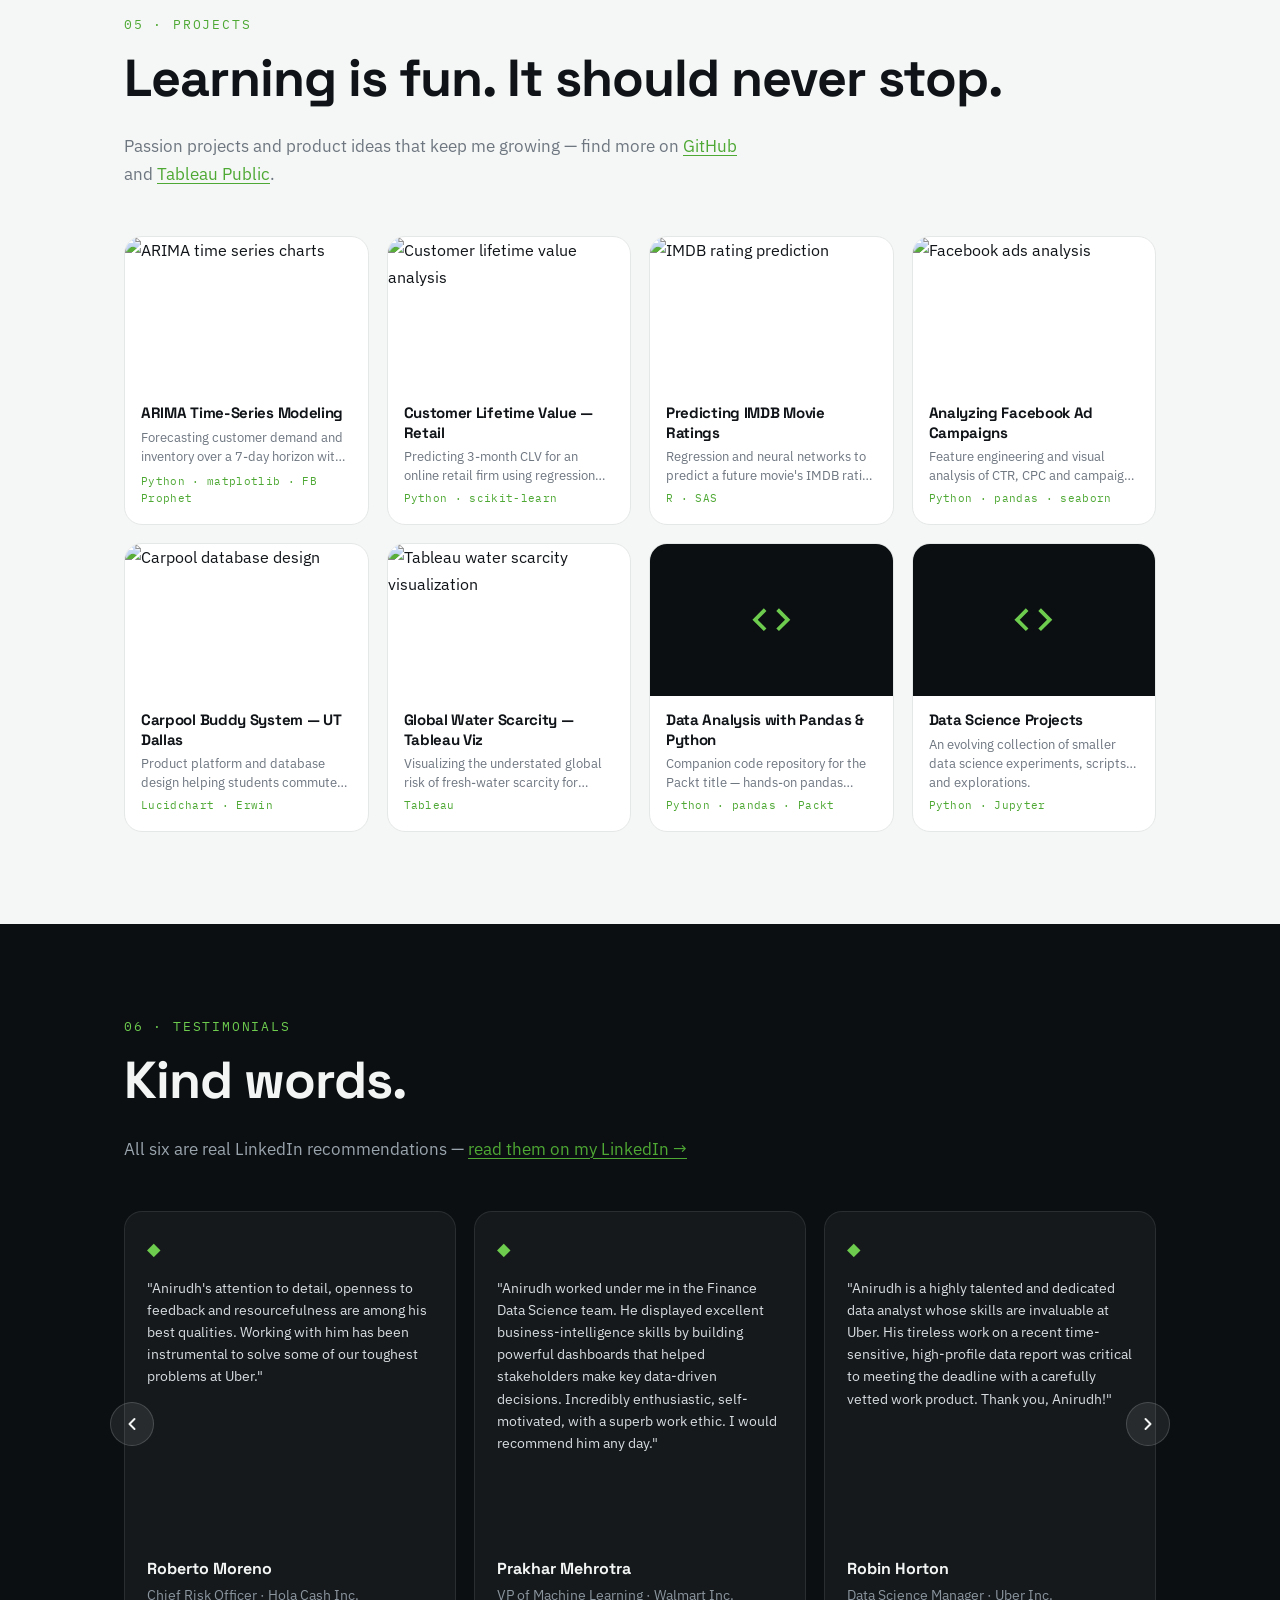
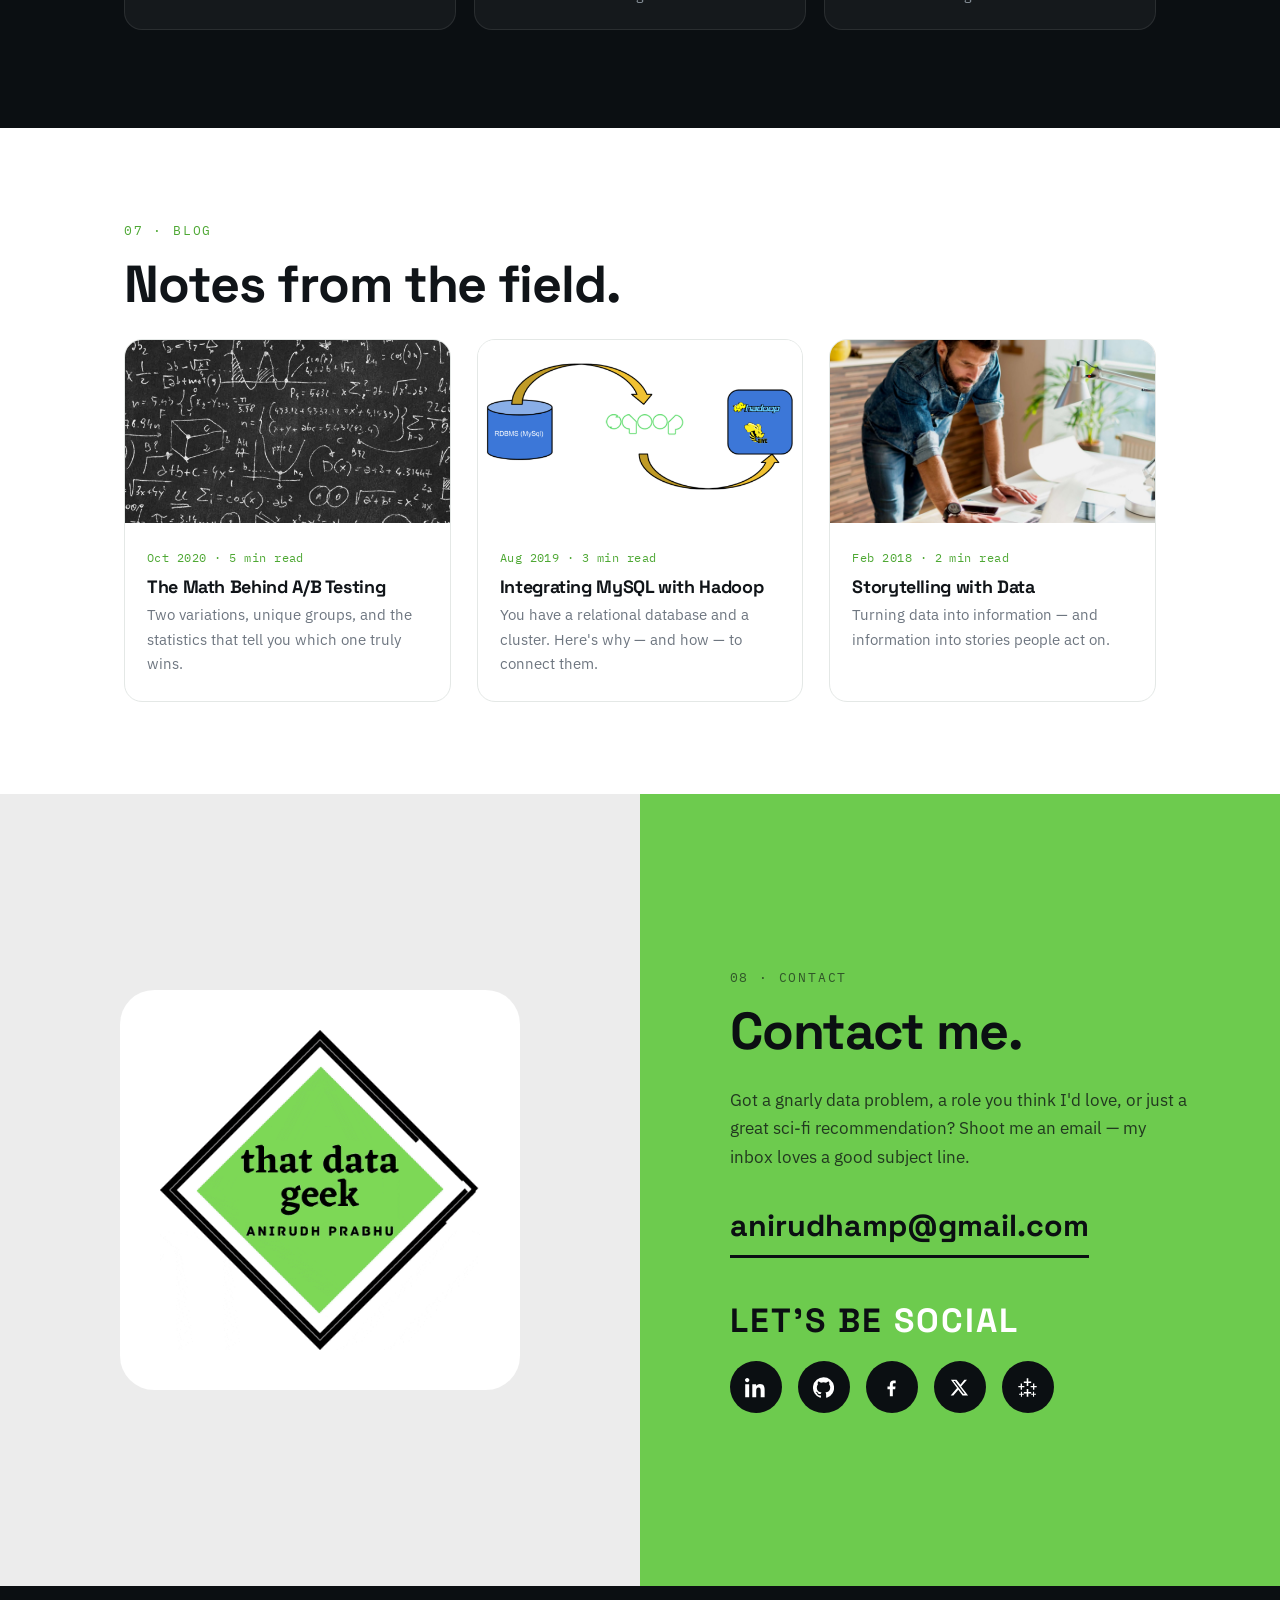
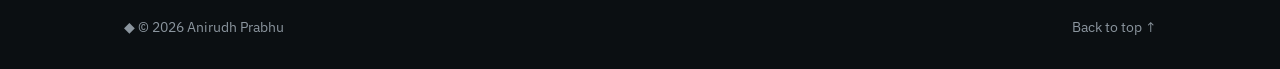
==== commit 73a37c9c: "Fix ordering & alignment" ====
--- a/index.html
+++ b/index.html
@@ -32,8 +32,8 @@
         <li><a href="#about">About</a></li>
         <li><a href="#skills">Skills</a></li>
         <li><a href="#journey">Journey</a></li>
+        <li><a href="#keynotes">Keynotes</a></li>
         <li><a href="#projects">Projects</a></li>
-        <li><a href="#keynotes">Keynotes</a></li>
         <li><a href="#testimonials">Testimonials</a></li>
         <li><a href="#blog">Blog</a></li>
         <li><a href="#contact">Contact</a></li>
@@ -47,7 +47,7 @@
     <!-- ============ HERO ============ -->
     <section class="hero hero-dark">
       <div class="hero-inner">
-        <img class="hero-logo" src="assets/Anirudh_Prabhu.gif" alt="Anirudh Prabhu animated logo" width="180" height="180">
+        <img class="hero-logo" src="assets/logo-transparent.gif" alt="Anirudh Prabhu animated logo" width="180" height="180">
         <p class="eyebrow mono">// that data geek</p>
         <h1>I<span class="accent">'</span>m Anirudh&nbsp;Prabhu<span class="accent">.</span></h1>
         <p class="hero-sub">Data Science&nbsp;· Finance&nbsp;· Risk&nbsp;· Analytics aficionado.</p>
@@ -155,89 +155,10 @@
       </div>
     </section>
 
-    <!-- ============ PROJECTS ============ -->
-    <section class="section section-tint" id="projects">
-      <div class="container">
-        <p class="eyebrow mono reveal">04 · projects</p>
-        <h2 class="reveal">Learning is fun. It should never&nbsp;stop.</h2>
-        <p class="section-lede reveal">Passion projects and product ideas that keep me growing — find more on <a href="https://github.com/anirudhamp/" target="_blank" rel="noopener">GitHub</a> and <a href="https://public.tableau.com/profile/anirudh.prabhu#!/" target="_blank" rel="noopener">Tableau&nbsp;Public</a>.</p>
-        <div class="proj-grid">
-          <a class="proj-card reveal" href="https://github.com/anirudhamp/arima_timeseries" target="_blank" rel="noopener">
-            <img src="https://static.wixstatic.com/media/1b888b_56885de8756c4e939455190b9af75e0d~mv2.png/v1/crop/x_68,y_0,w_535,h_395/fill/w_612,h_452,al_c,q_85,enc_auto/proj.png" alt="ARIMA time series charts" loading="lazy">
-            <div class="proj-body">
-              <h3>ARIMA Time-Series Modeling</h3>
-              <p>Forecasting customer demand and inventory over a 7-day horizon with ARIMA techniques.</p>
-              <span class="proj-tools mono">Python · matplotlib · FB Prophet</span>
-            </div>
-          </a>
-          <a class="proj-card reveal" href="https://github.com/anirudhamp/customer_life_time_value_case_study_retail" target="_blank" rel="noopener">
-            <img src="https://static.wixstatic.com/media/1b888b_3813025bd8384926990fb9394c1b2cc0~mv2.png/v1/crop/x_0,y_6,w_520,h_384/fill/w_612,h_452,al_c,q_85,enc_auto/proj.png" alt="Customer lifetime value analysis" loading="lazy">
-            <div class="proj-body">
-              <h3>Customer Lifetime Value — Retail</h3>
-              <p>Predicting 3-month CLV for an online retail firm using regression techniques.</p>
-              <span class="proj-tools mono">Python · scikit-learn</span>
-            </div>
-          </a>
-          <a class="proj-card reveal" href="https://drive.google.com/file/d/12dvkUFeuwJ0y6v_0zg6UwmmaigPVY5D_/view?usp=sharing" target="_blank" rel="noopener">
-            <img src="https://static.wixstatic.com/media/1b888b_4bb7dc3540ea4e9e8b8dd1cd174d6337~mv2.png/v1/crop/x_15,y_0,w_983,h_726/fill/w_612,h_452,al_c,q_85,enc_auto/proj.png" alt="IMDB rating prediction" loading="lazy">
-            <div class="proj-body">
-              <h3>Predicting IMDB Movie Ratings</h3>
-              <p>Regression and neural networks to predict a future movie's IMDB rating and gross margin.</p>
-              <span class="proj-tools mono">R · SAS</span>
-            </div>
-          </a>
-          <a class="proj-card reveal" href="https://github.com/anirudhamp/facebook_ads_analysis" target="_blank" rel="noopener">
-            <img src="https://static.wixstatic.com/media/1b888b_c6756be08cbe466a81259e7da8c1346d~mv2.png/v1/fill/w_612,h_452,al_c,q_85,enc_auto/proj.png" alt="Facebook ads analysis" loading="lazy">
-            <div class="proj-body">
-              <h3>Analyzing Facebook Ad Campaigns</h3>
-              <p>Feature engineering and visual analysis of CTR, CPC and campaign metrics.</p>
-              <span class="proj-tools mono">Python · pandas · seaborn</span>
-            </div>
-          </a>
-          <a class="proj-card reveal" href="https://drive.google.com/file/d/1rkGMRBdHM8qyV-CwTgGL1FJD-o-TL0le/view?usp=sharing" target="_blank" rel="noopener">
-            <img src="https://static.wixstatic.com/media/1b888b_7f8013e892864f77b2e3df41de4ef9b1~mv2.png/v1/crop/x_0,y_29,w_588,h_434/fill/w_612,h_452,al_c,q_85,enc_auto/proj.png" alt="Carpool database design" loading="lazy">
-            <div class="proj-body">
-              <h3>Carpool Buddy System — UT Dallas</h3>
-              <p>Product platform and database design helping students commute to classes and events.</p>
-              <span class="proj-tools mono">Lucidchart · Erwin</span>
-            </div>
-          </a>
-          <a class="proj-card reveal" href="https://public.tableau.com/profile/anirudh.prabhu#!/vizhome/Dryworldisnotfaraway/Story1" target="_blank" rel="noopener">
-            <img src="https://static.wixstatic.com/media/1b888b_045a71c53299499db42eddb2b9334093~mv2.png/v1/fill/w_612,h_452,al_c,q_85,enc_auto/proj.png" alt="Tableau water scarcity visualization" loading="lazy">
-            <div class="proj-body">
-              <h3>Global Water Scarcity — Tableau Viz</h3>
-              <p>Visualizing the understated global risk of fresh-water scarcity for future populations.</p>
-              <span class="proj-tools mono">Tableau</span>
-            </div>
-          </a>
-          <a class="proj-card reveal" href="https://github.com/anirudhamp/Data-Analysis-with-Pandas-and-Python" target="_blank" rel="noopener">
-            <div class="proj-thumb-code">
-              <svg viewBox="0 0 24 24" aria-hidden="true"><path d="M9.4 16.6L4.8 12l4.6-4.6L8 6l-6 6 6 6zm5.2 0L19.2 12l-4.6-4.6L16 6l6 6-6 6z"/></svg>
-            </div>
-            <div class="proj-body">
-              <h3>Data Analysis with Pandas &amp; Python</h3>
-              <p>Companion code repository for the Packt title — hands-on pandas techniques for real-world data analysis.</p>
-              <span class="proj-tools mono">Python · pandas · Packt</span>
-            </div>
-          </a>
-          <a class="proj-card reveal" href="https://github.com/anirudhamp/data_science_projects" target="_blank" rel="noopener">
-            <div class="proj-thumb-code">
-              <svg viewBox="0 0 24 24" aria-hidden="true"><path d="M9.4 16.6L4.8 12l4.6-4.6L8 6l-6 6 6 6zm5.2 0L19.2 12l-4.6-4.6L16 6l6 6-6 6z"/></svg>
-            </div>
-            <div class="proj-body">
-              <h3>Data Science Projects</h3>
-              <p>An evolving collection of smaller data science experiments, scripts, and explorations.</p>
-              <span class="proj-tools mono">Python · Jupyter</span>
-            </div>
-          </a>
-        </div>
-      </div>
-    </section>
-
     <!-- ============ KEYNOTES ============ -->
     <section class="section" id="keynotes">
       <div class="container">
-        <p class="eyebrow mono reveal">05 · keynotes</p>
+        <p class="eyebrow mono reveal">04 · keynotes</p>
         <h2 class="reveal">On stage.</h2>
         <div class="keynote reveal">
           <img src="https://static.wixstatic.com/media/1b888b_7a8ede13ccad4db2a7ded50fc851ef86~mv2.jpg/v1/fill/w_602,h_602,q_85,enc_auto/keynote.jpg" alt="Anirudh presenting at the Machine Learning Innovation Summit" loading="lazy">
@@ -250,13 +171,96 @@
       </div>
     </section>
 
+    <!-- ============ PROJECTS ============ -->
+    <section class="section section-tint" id="projects">
+      <div class="container">
+        <p class="eyebrow mono reveal">05 · projects</p>
+        <h2 class="reveal">Learning is fun. It should never&nbsp;stop.</h2>
+        <p class="section-lede reveal">Passion projects and product ideas that keep me growing — find more on <a href="https://github.com/anirudhamp/" target="_blank" rel="noopener">GitHub</a> and <a href="https://public.tableau.com/profile/anirudh.prabhu#!/" target="_blank" rel="noopener">Tableau&nbsp;Public</a>.</p>
+        <div class="proj-grid">
+          <a class="proj-card reveal" href="https://github.com/anirudhamp/arima_timeseries" target="_blank" rel="noopener">
+            <img src="https://static.wixstatic.com/media/1b888b_56885de8756c4e939455190b9af75e0d~mv2.png/v1/crop/x_68,y_0,w_535,h_395/fill/w_612,h_452,al_c,q_85,enc_auto/proj.png" alt="ARIMA time series charts" loading="lazy">
+            <div class="proj-body">
+              <h3>ARIMA Time-Series Modeling</h3>
+              <p>Forecasting customer demand and inventory over a 7-day horizon with ARIMA techniques.</p>
+              <span class="proj-tools mono">Python · matplotlib · FB Prophet</span>
+            </div>
+          </a>
+          <a class="proj-card reveal" href="https://github.com/anirudhamp/customer_life_time_value_case_study_retail" target="_blank" rel="noopener">
+            <img src="https://static.wixstatic.com/media/1b888b_3813025bd8384926990fb9394c1b2cc0~mv2.png/v1/crop/x_0,y_6,w_520,h_384/fill/w_612,h_452,al_c,q_85,enc_auto/proj.png" alt="Customer lifetime value analysis" loading="lazy">
+            <div class="proj-body">
+              <h3>Customer Lifetime Value — Retail</h3>
+              <p>Predicting 3-month CLV for an online retail firm using regression techniques.</p>
+              <span class="proj-tools mono">Python · scikit-learn</span>
+            </div>
+          </a>
+          <a class="proj-card reveal" href="https://drive.google.com/file/d/12dvkUFeuwJ0y6v_0zg6UwmmaigPVY5D_/view?usp=sharing" target="_blank" rel="noopener">
+            <img src="https://static.wixstatic.com/media/1b888b_4bb7dc3540ea4e9e8b8dd1cd174d6337~mv2.png/v1/crop/x_15,y_0,w_983,h_726/fill/w_612,h_452,al_c,q_85,enc_auto/proj.png" alt="IMDB rating prediction" loading="lazy">
+            <div class="proj-body">
+              <h3>Predicting IMDB Movie Ratings</h3>
+              <p>Regression and neural networks to predict a future movie's IMDB rating and gross margin.</p>
+              <span class="proj-tools mono">R · SAS</span>
+            </div>
+          </a>
+          <a class="proj-card reveal" href="https://github.com/anirudhamp/facebook_ads_analysis" target="_blank" rel="noopener">
+            <img src="https://static.wixstatic.com/media/1b888b_c6756be08cbe466a81259e7da8c1346d~mv2.png/v1/fill/w_612,h_452,al_c,q_85,enc_auto/proj.png" alt="Facebook ads analysis" loading="lazy">
+            <div class="proj-body">
+              <h3>Analyzing Facebook Ad Campaigns</h3>
+              <p>Feature engineering and visual analysis of CTR, CPC and campaign metrics.</p>
+              <span class="proj-tools mono">Python · pandas · seaborn</span>
+            </div>
+          </a>
+          <a class="proj-card reveal" href="https://drive.google.com/file/d/1rkGMRBdHM8qyV-CwTgGL1FJD-o-TL0le/view?usp=sharing" target="_blank" rel="noopener">
+            <img src="https://static.wixstatic.com/media/1b888b_7f8013e892864f77b2e3df41de4ef9b1~mv2.png/v1/crop/x_0,y_29,w_588,h_434/fill/w_612,h_452,al_c,q_85,enc_auto/proj.png" alt="Carpool database design" loading="lazy">
+            <div class="proj-body">
+              <h3>Carpool Buddy System — UT Dallas</h3>
+              <p>Product platform and database design helping students commute to classes and events.</p>
+              <span class="proj-tools mono">Lucidchart · Erwin</span>
+            </div>
+          </a>
+          <a class="proj-card reveal" href="https://public.tableau.com/profile/anirudh.prabhu#!/vizhome/Dryworldisnotfaraway/Story1" target="_blank" rel="noopener">
+            <img src="https://static.wixstatic.com/media/1b888b_045a71c53299499db42eddb2b9334093~mv2.png/v1/fill/w_612,h_452,al_c,q_85,enc_auto/proj.png" alt="Tableau water scarcity visualization" loading="lazy">
+            <div class="proj-body">
+              <h3>Global Water Scarcity — Tableau Viz</h3>
+              <p>Visualizing the understated global risk of fresh-water scarcity for future populations.</p>
+              <span class="proj-tools mono">Tableau</span>
+            </div>
+          </a>
+          <a class="proj-card reveal" href="https://github.com/anirudhamp/Data-Analysis-with-Pandas-and-Python" target="_blank" rel="noopener">
+            <div class="proj-thumb-code">
+              <svg viewBox="0 0 24 24" aria-hidden="true"><path d="M9.4 16.6L4.8 12l4.6-4.6L8 6l-6 6 6 6zm5.2 0L19.2 12l-4.6-4.6L16 6l6 6-6 6z"/></svg>
+            </div>
+            <div class="proj-body">
+              <h3>Data Analysis with Pandas &amp; Python</h3>
+              <p>Companion code repository for the Packt title — hands-on pandas techniques for real-world data analysis.</p>
+              <span class="proj-tools mono">Python · pandas · Packt</span>
+            </div>
+          </a>
+          <a class="proj-card reveal" href="https://github.com/anirudhamp/data_science_projects" target="_blank" rel="noopener">
+            <div class="proj-thumb-code">
+              <svg viewBox="0 0 24 24" aria-hidden="true"><path d="M9.4 16.6L4.8 12l4.6-4.6L8 6l-6 6 6 6zm5.2 0L19.2 12l-4.6-4.6L16 6l6 6-6 6z"/></svg>
+            </div>
+            <div class="proj-body">
+              <h3>Data Science Projects</h3>
+              <p>An evolving collection of smaller data science experiments, scripts, and explorations.</p>
+              <span class="proj-tools mono">Python · Jupyter</span>
+            </div>
+          </a>
+        </div>
+      </div>
+    </section>
+
     <!-- ============ TESTIMONIALS ============ -->
     <section class="section section-dark" id="testimonials">
       <div class="container">
         <p class="eyebrow mono reveal">06 · testimonials</p>
         <h2 class="reveal">Kind words.</h2>
         <p class="section-lede reveal">All six are real LinkedIn recommendations — <a href="https://www.linkedin.com/in/prabhuanirudh/details/recommendations/?detailScreenTabIndex=0" target="_blank" rel="noopener">read them on my LinkedIn&nbsp;→</a></p>
-        <div class="quote-grid">
+        <div class="quote-slider">
+          <button class="q-arrow q-prev" aria-label="Previous testimonials">
+            <svg viewBox="0 0 24 24"><path d="M15 6l-6 6 6 6" fill="none" stroke="currentColor" stroke-width="2.4" stroke-linecap="round" stroke-linejoin="round"/></svg>
+          </button>
+          <div class="quote-track">
           <blockquote class="quote reveal">
             <p>"Anirudh's attention to detail, openness to feedback and resourcefulness are among his best qualities. Working with him has been instrumental to solve some of our toughest problems at Uber."</p>
             <footer><strong>Roberto Moreno</strong><span>Chief Risk Officer · Hola Cash Inc.</span></footer>
@@ -281,6 +285,10 @@
             <p>"Anirudh is a highly energetic and focused individual. He is one of the most reliable and trustworthy IT professionals I have managed with in TCS. He is a very calm, composed and friendly colleague, and always cheers up his teammates in times of distress. He requires little instruction, is self-motivated, and is an absolute pleasure to work with."</p>
             <footer><strong>Priyesh Kukreti</strong><span>Oracle Developer · CISCO Inc.</span></footer>
           </blockquote>
+          </div>
+          <button class="q-arrow q-next" aria-label="Next testimonials">
+            <svg viewBox="0 0 24 24"><path d="M9 6l6 6-6 6" fill="none" stroke="currentColor" stroke-width="2.4" stroke-linecap="round" stroke-linejoin="round"/></svg>
+          </button>
         </div>
       </div>
     </section>
--- a/style.css
+++ b/style.css
@@ -133,8 +133,8 @@
 .hero-dark .btn-ghost { background: transparent; border-color: rgba(255, 255, 255, 0.28); color: #f2f5f3; }
 .hero-dark .btn-ghost:hover { border-color: var(--green); }
 .hero-dark .scroll-hint { color: #6e7a83; }
-.hero-logo { width: 172px; height: 172px; margin-bottom: 30px; border-radius: 34px;
-  box-shadow: 0 18px 50px rgba(0, 0, 0, 0.45); }
+.hero-logo { width: 168px; height: 168px; margin: 0 auto 26px;
+  filter: drop-shadow(0 12px 30px rgba(109, 203, 78, 0.25)); }
 .hero .eyebrow { margin-bottom: 18px; }
 .hero h1 {
   font-size: clamp(2.9rem, 9vw, 6rem);
@@ -142,7 +142,7 @@
   animation: rise 0.9s cubic-bezier(0.2, 0.7, 0.2, 1) both;
 }
 .hero-sub {
-  margin-top: 22px; font-size: clamp(1.02rem, 2.2vw, 1.25rem);
+  margin: 22px auto 0; font-size: clamp(1.02rem, 2.2vw, 1.25rem);
   color: var(--gray); max-width: 640px;
   animation: rise 0.9s 0.12s cubic-bezier(0.2, 0.7, 0.2, 1) both;
 }
@@ -170,7 +170,7 @@
 @keyframes bob { 0%, 100% { transform: translate(-50%, 0); } 50% { transform: translate(-50%, 8px); } }
 
 /* ---------- Sections ---------- */
-.section { padding: 120px 0; }
+.section { padding: 92px 0; }
 .section-dark { background: var(--deep); color: #f2f5f3; }
 .section-tint { background: var(--mist); }
 
@@ -242,7 +242,7 @@
 
 /* ---------- Projects ---------- */
 .proj-grid {
-  display: grid; grid-template-columns: repeat(3, 1fr); gap: 26px;
+  display: grid; grid-template-columns: repeat(4, 1fr); gap: 18px;
 }
 .proj-card {
   background: #fff; border-radius: var(--radius); overflow: hidden;
@@ -251,14 +251,17 @@
   display: flex; flex-direction: column;
 }
 .proj-card:hover { transform: translateY(-6px); box-shadow: 0 18px 40px rgba(16, 20, 24, 0.12); }
-.proj-card img { aspect-ratio: 4 / 3; object-fit: cover; }
-.proj-body { padding: 20px 22px 24px; display: flex; flex-direction: column; gap: 8px; flex: 1; }
-.proj-body h3 { font-size: 1.08rem; }
-.proj-body p { font-size: 0.93rem; color: var(--gray); flex: 1; }
-.proj-tools { font-size: 0.74rem; color: var(--green-dark); letter-spacing: 0.03em; }
+.proj-card img { aspect-ratio: 16 / 10; object-fit: cover; }
+.proj-body { padding: 14px 16px 16px; display: flex; flex-direction: column; gap: 5px; flex: 1; }
+.proj-body h3 { font-size: 0.94rem; line-height: 1.3; }
+.proj-body p {
+  font-size: 0.8rem; color: var(--gray); flex: 1; line-height: 1.5;
+  display: -webkit-box; -webkit-line-clamp: 2; -webkit-box-orient: vertical; overflow: hidden;
+}
+.proj-tools { font-size: 0.68rem; color: var(--green-dark); letter-spacing: 0.03em; }
 
 .proj-thumb-code {
-  aspect-ratio: 4 / 3; display: flex; align-items: center; justify-content: center;
+  aspect-ratio: 16 / 10; display: flex; align-items: center; justify-content: center;
   background: var(--deep);
 }
 .proj-thumb-code svg { width: 30%; height: 30%; fill: var(--green); }
@@ -273,14 +276,34 @@
 .keynote-body p { color: var(--gray); font-size: 1.05rem; }
 
 /* ---------- Testimonials ---------- */
-.quote-grid { display: grid; grid-template-columns: repeat(3, 1fr); gap: 26px; margin-top: 16px; }
+.quote-slider { position: relative; margin-top: 10px; }
+.quote-track {
+  display: flex; gap: 18px;
+  overflow-x: auto; scroll-snap-type: x mandatory; scroll-behavior: smooth;
+  scrollbar-width: none; -ms-overflow-style: none;
+  padding-bottom: 6px;
+}
+.quote-track::-webkit-scrollbar { display: none; }
 .quote {
+  flex: 0 0 calc((100% - 36px) / 3); scroll-snap-align: start;
   background: rgba(255, 255, 255, 0.045);
   border: 1px solid rgba(255, 255, 255, 0.09);
-  border-radius: var(--radius); padding: 30px 28px;
-  display: flex; flex-direction: column; gap: 20px;
-}
-.quote p { font-size: 0.97rem; color: #d7dde1; }
+  border-radius: var(--radius); padding: 22px 22px;
+  display: flex; flex-direction: column; gap: 14px;
+}
+.quote p { font-size: 0.86rem; color: #d7dde1; line-height: 1.6; }
+.q-arrow {
+  position: absolute; top: 50%; transform: translateY(-50%); z-index: 2;
+  width: 44px; height: 44px; border-radius: 50%;
+  background: rgba(255, 255, 255, 0.08); border: 1px solid rgba(255, 255, 255, 0.16);
+  color: #f2f5f3; cursor: pointer;
+  display: flex; align-items: center; justify-content: center;
+  transition: background 0.2s, border-color 0.2s;
+}
+.q-arrow:hover { background: var(--green); border-color: var(--green); color: var(--deep); }
+.q-arrow svg { width: 20px; height: 20px; }
+.q-prev { left: -14px; }
+.q-next { right: -14px; }
 .quote footer { margin-top: auto; display: flex; flex-direction: column; gap: 2px; }
 .quote footer strong { font-family: var(--font-display); }
 .quote footer span { font-size: 0.85rem; color: #8b959e; }
@@ -441,8 +464,10 @@
   .contact-left img { width: min(300px, 62%); }
   .contact-right { padding: 70px 28px; align-items: center; text-align: center; }
   .contact-right .contact-quip { margin-left: auto; margin-right: auto; }
-  .hero-logo { width: 132px; height: 132px; border-radius: 26px; }
-  .proj-grid, .quote-grid, .blog-grid { grid-template-columns: 1fr 1fr; }
+  .hero-logo { width: 128px; height: 128px; }
+  .proj-grid { grid-template-columns: 1fr 1fr; }
+  .blog-grid { grid-template-columns: 1fr 1fr; }
+  .quote { flex-basis: calc((100% - 18px) / 2); }
   .about-grid { grid-template-columns: 1fr; gap: 40px; }
   .about-photo { max-width: 320px; }
   .keynote { grid-template-columns: 1fr; }
@@ -450,7 +475,9 @@
 }
 
 @media (max-width: 640px) {
-  .proj-grid, .quote-grid, .blog-grid { grid-template-columns: 1fr; }
+  .proj-grid, .blog-grid { grid-template-columns: 1fr; }
+  .quote { flex-basis: 92%; }
+  .q-prev { left: -8px; } .q-next { right: -8px; }
 
   .nav-toggle {
     display: flex; flex-direction: column; gap: 6px;
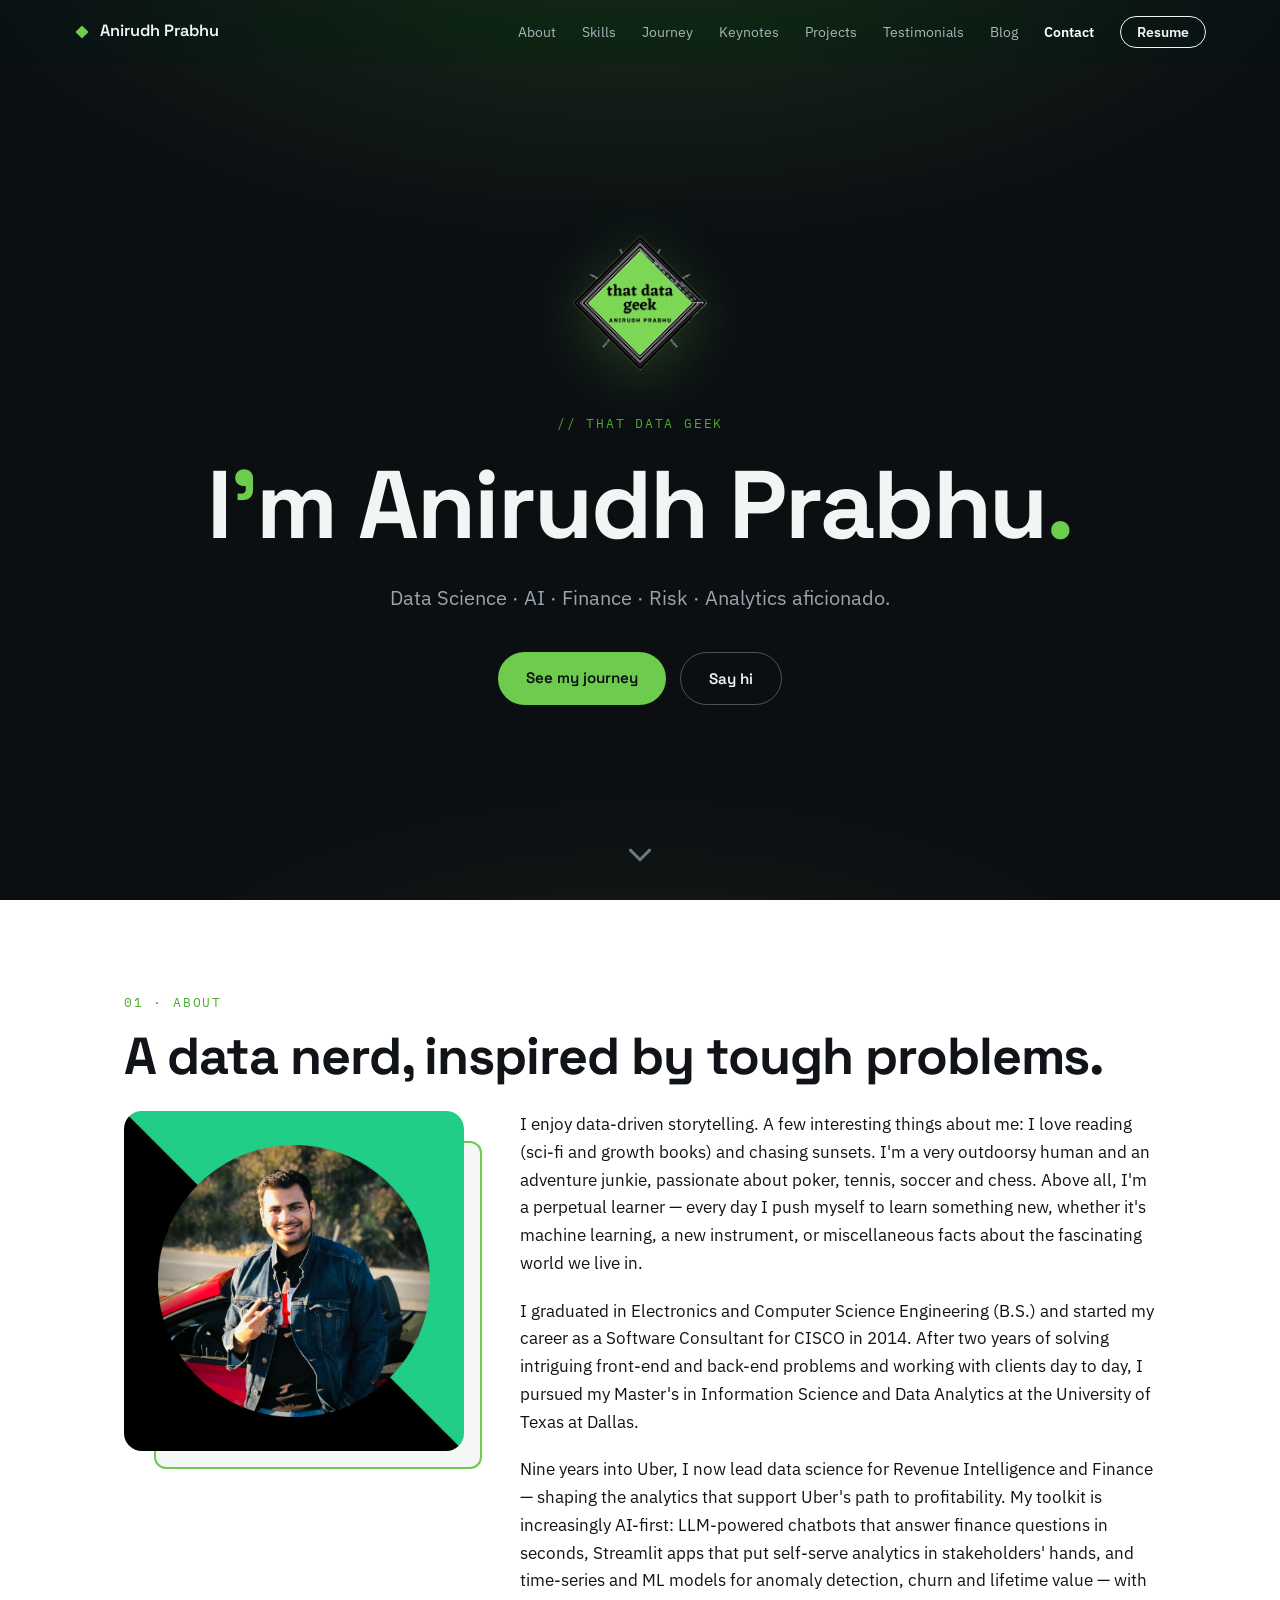
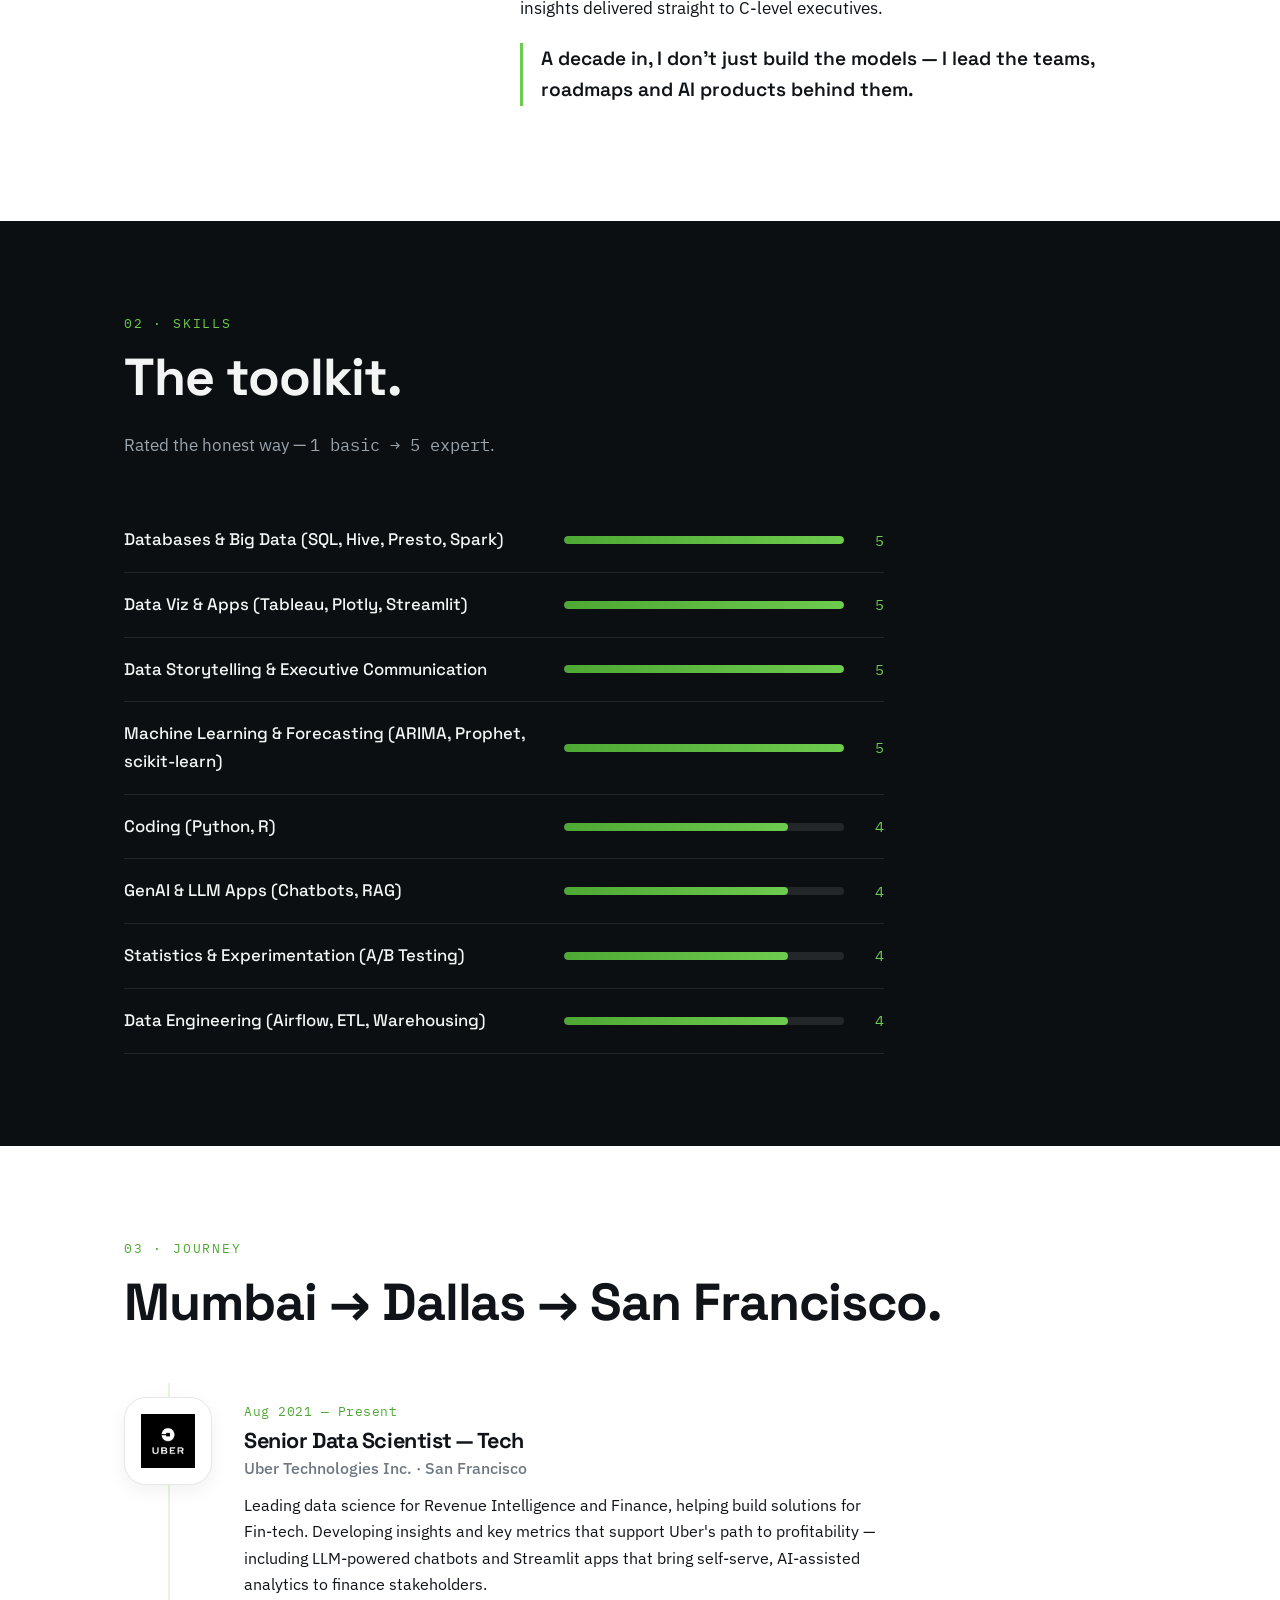
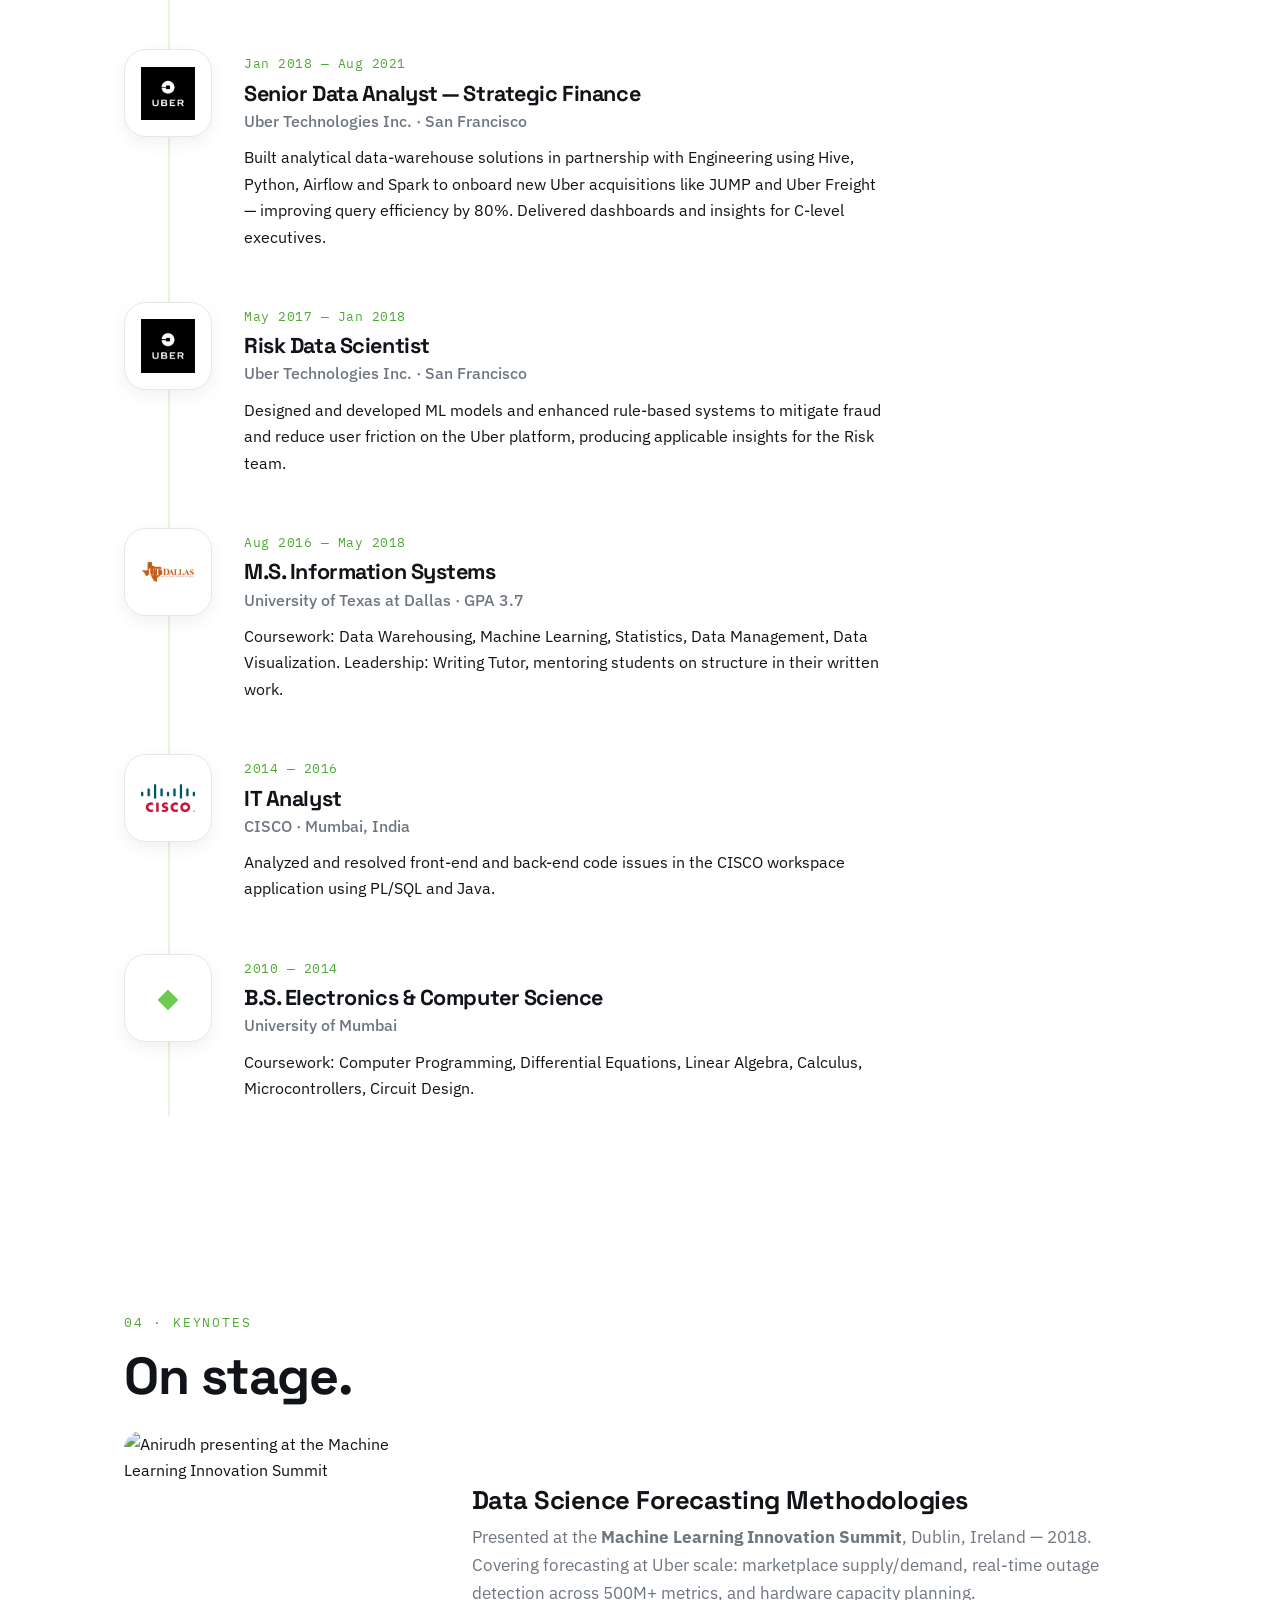
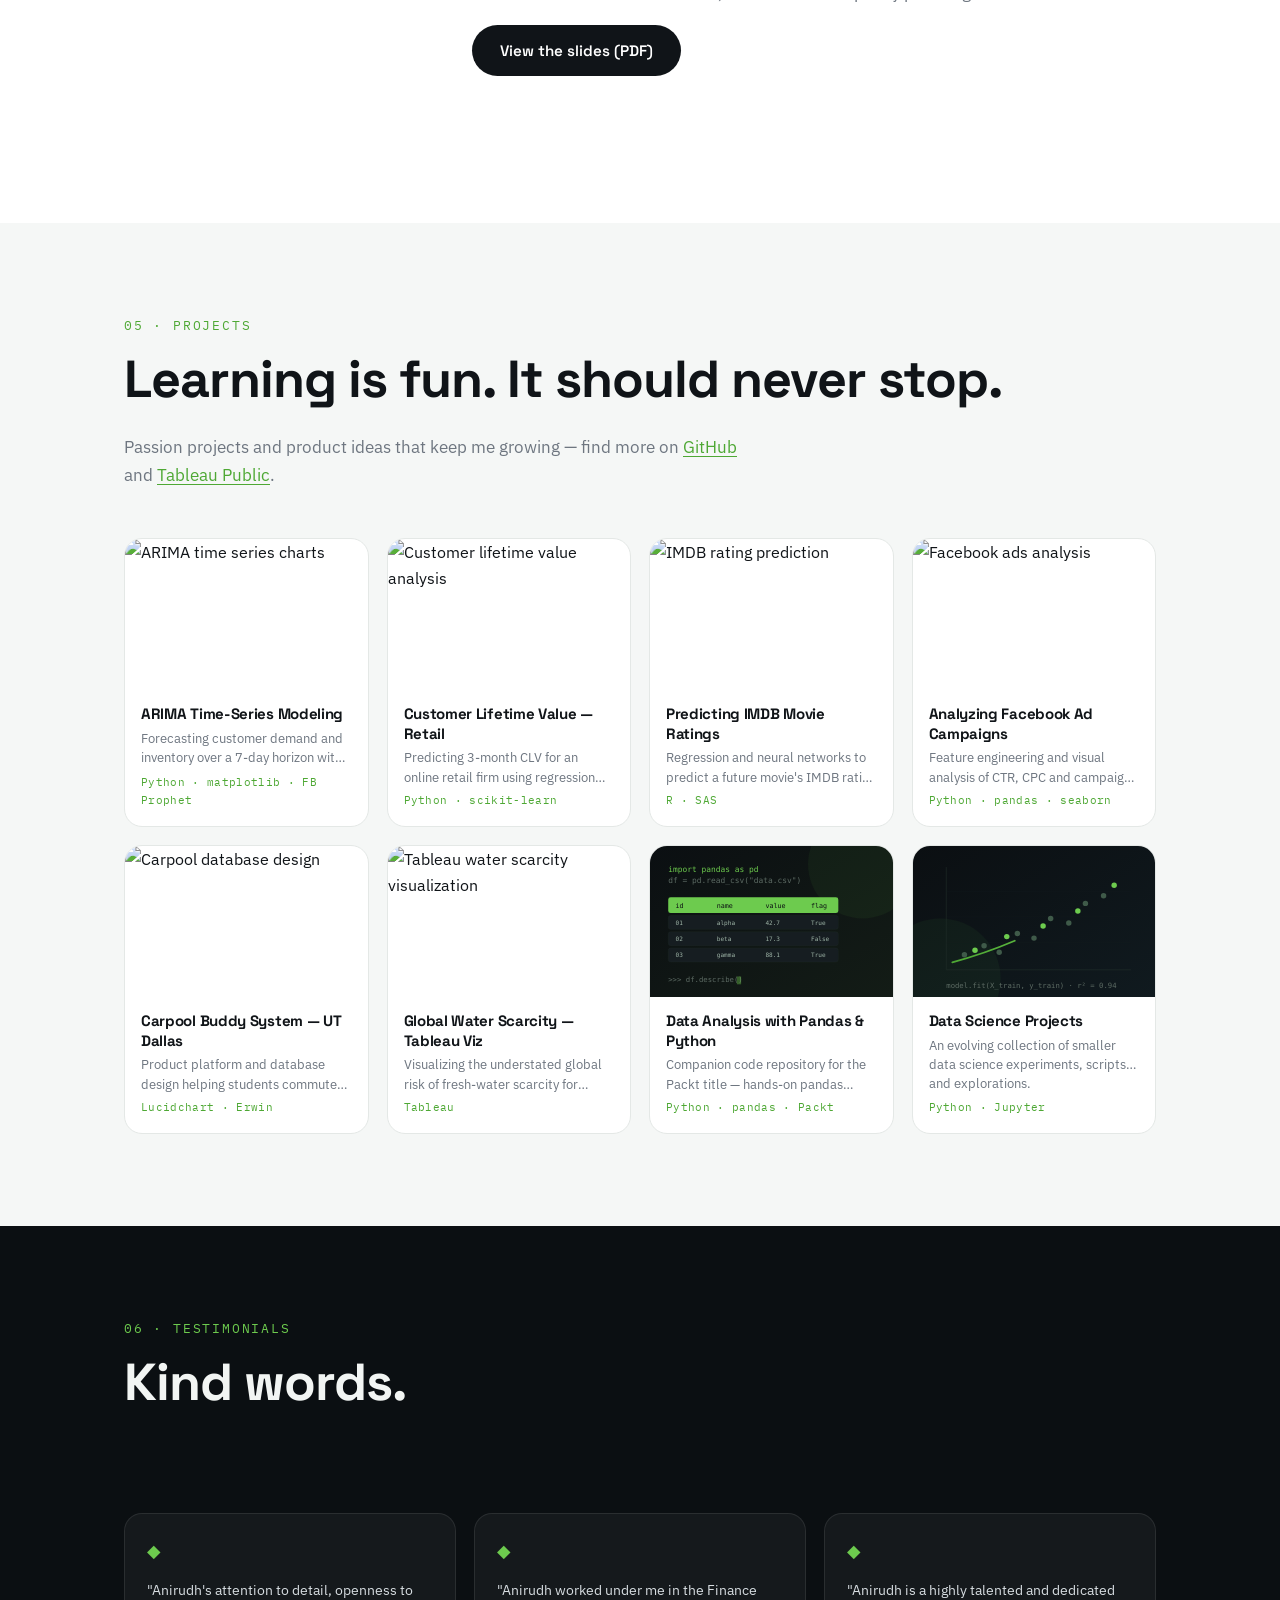
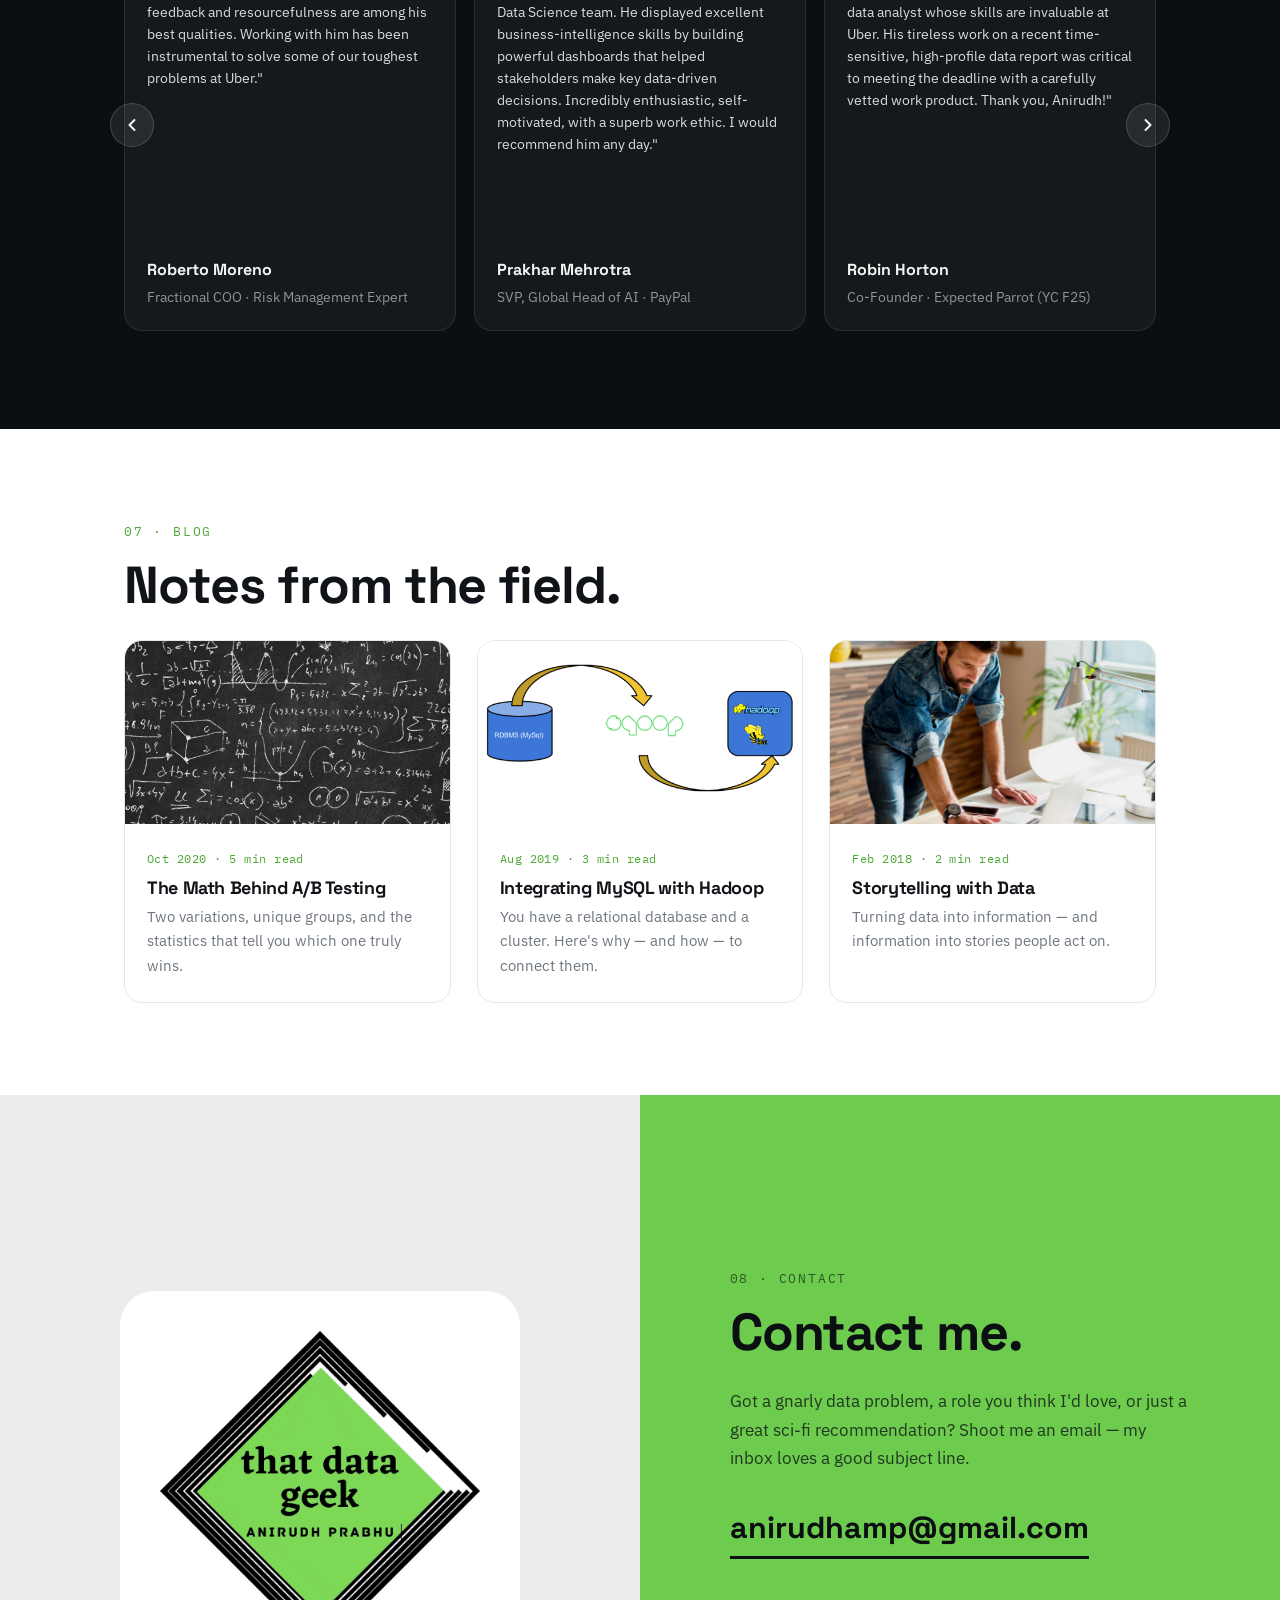
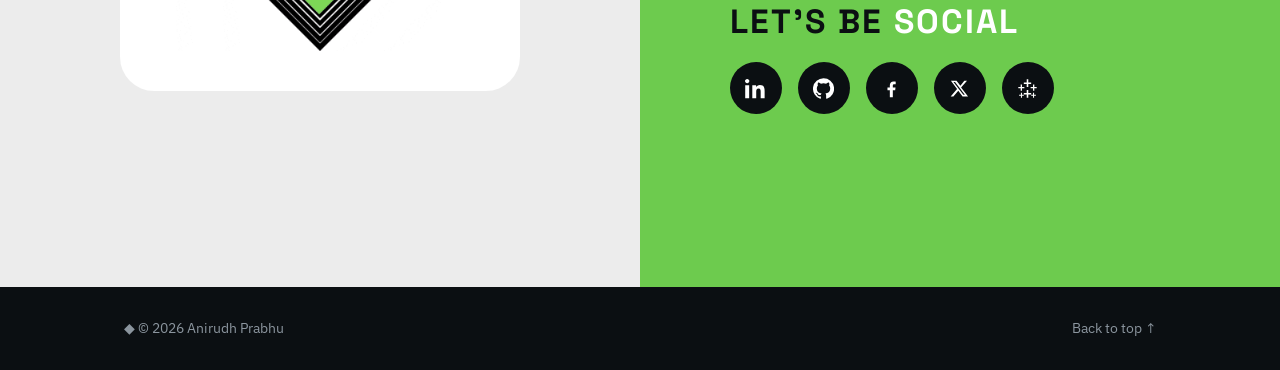
==== commit 43f9456a: "update wordings and toolkit - condense info" ====
--- a/index.html
+++ b/index.html
@@ -4,9 +4,9 @@
   <meta charset="UTF-8">
   <meta name="viewport" content="width=device-width, initial-scale=1.0">
   <title>Anirudh Prabhu — That Data Geek</title>
-  <meta name="description" content="Journey of a modern data geek from the streets of Mumbai to a unicorn tech giant in Silicon Valley. Data Science | Finance | Risk | Analytics.">
+  <meta name="description" content="Data science leader at Uber — AI, LLM applications, forecasting, finance analytics. Data Science | AI | Finance | Risk | Analytics.">
   <meta property="og:title" content="Anirudh Prabhu — That Data Geek">
-  <meta property="og:description" content="Data Science | Finance | Risk | Analytics. Journey of a modern data geek from Mumbai to Silicon Valley.">
+  <meta property="og:description" content="Data Science | AI | Finance | Risk | Analytics. Data science leader at Uber building AI-powered analytics.">
   <meta property="og:image" content="https://www.thatdatageek.com/assets/logo-social.png">
   <meta property="og:type" content="website">
   <meta name="twitter:card" content="summary">
@@ -50,7 +50,7 @@
         <img class="hero-logo" src="assets/logo-transparent.gif" alt="Anirudh Prabhu animated logo" width="180" height="180">
         <p class="eyebrow mono">// that data geek</p>
         <h1>I<span class="accent">'</span>m Anirudh&nbsp;Prabhu<span class="accent">.</span></h1>
-        <p class="hero-sub">Data Science&nbsp;· Finance&nbsp;· Risk&nbsp;· Analytics aficionado.</p>
+        <p class="hero-sub">Data Science&nbsp;· AI&nbsp;· Finance&nbsp;· Risk&nbsp;· Analytics aficionado.</p>
         <div class="hero-cta">
           <a class="btn btn-primary" href="#journey">See my journey</a>
           <a class="btn btn-ghost" href="#contact">Say hi</a>
@@ -73,8 +73,8 @@
           <div class="about-text reveal">
             <p>I enjoy data-driven storytelling. A few interesting things about me: I love reading (sci-fi and growth books) and chasing sunsets. I'm a very outdoorsy human and an adventure junkie, passionate about poker, tennis, soccer and chess. Above all, I'm a perpetual learner — every day I push myself to learn something new, whether it's machine learning, a new instrument, or miscellaneous facts about the fascinating world we live in.</p>
             <p>I graduated in Electronics and Computer Science Engineering (B.S.) and started my career as a Software Consultant for CISCO in 2014. After two years of solving intriguing front-end and back-end problems and working with clients day to day, I pursued my Master's in Information Science and Data Analytics at the University of Texas at Dallas.</p>
-            <p>Today I problem-solve at Uber Technologies as a Senior Data Scientist, building BI solutions for Fin-tech and Strategic Finance. I've designed time-series models to detect anomalies, helped build statistical models for customer churn and rider/driver lifetime value, and automated reporting with Hive, Spark, Tableau and Python — delivering insights straight to C-level executives.</p>
-            <p class="about-aspire">I aspire to be a leader in Data Science and Analytics.</p>
+            <p>Nine years into Uber, I now lead data science for Revenue Intelligence and Finance — shaping the analytics that support Uber's path to profitability. My toolkit is increasingly AI-first: LLM-powered chatbots that answer finance questions in seconds, Streamlit apps that put self-serve analytics in stakeholders' hands, and time-series and ML models for anomaly detection, churn and lifetime value — with insights delivered straight to C-level executives.</p>
+            <p class="about-aspire">A decade in, I don't just build the models — I lead the teams, roadmaps and AI products behind them.</p>
           </div>
         </div>
       </div>
@@ -87,15 +87,14 @@
         <h2 class="reveal">The toolkit.</h2>
         <p class="section-lede reveal">Rated the honest way — <span class="mono">1&nbsp;basic → 5&nbsp;expert</span>.</p>
         <ul class="skills-list">
-          <li class="skill reveal" data-level="5"><span class="skill-name">Databases (SQL)</span><span class="skill-bar"><i class="skill-fill"></i></span><span class="skill-num mono">5</span></li>
-          <li class="skill reveal" data-level="5"><span class="skill-name">Big Data (Hive, Presto, Spark)</span><span class="skill-bar"><i class="skill-fill"></i></span><span class="skill-num mono">5</span></li>
-          <li class="skill reveal" data-level="5"><span class="skill-name">Data Viz (Tableau, Plotly)</span><span class="skill-bar"><i class="skill-fill"></i></span><span class="skill-num mono">5</span></li>
-          <li class="skill reveal" data-level="5"><span class="skill-name">Presentation</span><span class="skill-bar"><i class="skill-fill"></i></span><span class="skill-num mono">5</span></li>
-          <li class="skill reveal" data-level="4"><span class="skill-name">Python</span><span class="skill-bar"><i class="skill-fill"></i></span><span class="skill-num mono">4</span></li>
-          <li class="skill reveal" data-level="4"><span class="skill-name">Predictive Modeling</span><span class="skill-bar"><i class="skill-fill"></i></span><span class="skill-num mono">4</span></li>
-          <li class="skill reveal" data-level="4"><span class="skill-name">Statistical Methods</span><span class="skill-bar"><i class="skill-fill"></i></span><span class="skill-num mono">4</span></li>
-          <li class="skill reveal" data-level="3"><span class="skill-name">R Programming</span><span class="skill-bar"><i class="skill-fill"></i></span><span class="skill-num mono">3</span></li>
-          <li class="skill reveal" data-level="3"><span class="skill-name">Data Management (Airflow)</span><span class="skill-bar"><i class="skill-fill"></i></span><span class="skill-num mono">3</span></li>
+          <li class="skill reveal" data-level="5"><span class="skill-name">Databases &amp; Big Data (SQL, Hive, Presto, Spark)</span><span class="skill-bar"><i class="skill-fill"></i></span><span class="skill-num mono">5</span></li>
+          <li class="skill reveal" data-level="5"><span class="skill-name">Data Viz &amp; Apps (Tableau, Plotly, Streamlit)</span><span class="skill-bar"><i class="skill-fill"></i></span><span class="skill-num mono">5</span></li>
+          <li class="skill reveal" data-level="5"><span class="skill-name">Data Storytelling &amp; Executive Communication</span><span class="skill-bar"><i class="skill-fill"></i></span><span class="skill-num mono">5</span></li>
+          <li class="skill reveal" data-level="5"><span class="skill-name">Machine Learning &amp; Forecasting (ARIMA, Prophet, scikit-learn)</span><span class="skill-bar"><i class="skill-fill"></i></span><span class="skill-num mono">5</span></li>
+          <li class="skill reveal" data-level="4"><span class="skill-name">Coding (Python, R)</span><span class="skill-bar"><i class="skill-fill"></i></span><span class="skill-num mono">4</span></li>
+          <li class="skill reveal" data-level="4"><span class="skill-name">GenAI &amp; LLM Apps (Chatbots, RAG)</span><span class="skill-bar"><i class="skill-fill"></i></span><span class="skill-num mono">4</span></li>
+          <li class="skill reveal" data-level="4"><span class="skill-name">Statistics &amp; Experimentation (A/B Testing)</span><span class="skill-bar"><i class="skill-fill"></i></span><span class="skill-num mono">4</span></li>
+          <li class="skill reveal" data-level="4"><span class="skill-name">Data Engineering (Airflow, ETL, Warehousing)</span><span class="skill-bar"><i class="skill-fill"></i></span><span class="skill-num mono">4</span></li>
         </ul>
       </div>
     </section>
@@ -109,19 +108,28 @@
           <li class="tl-item reveal">
             <div class="tl-logo"><img src="assets/uber_logo.png" alt="Uber logo" loading="lazy"></div>
             <div class="tl-body">
-              <span class="tl-date mono">Jan 2018 — Present</span>
-              <h3>Senior Data Scientist, Strategic Finance</h3>
+              <span class="tl-date mono">Aug 2021 — Present</span>
+              <h3>Senior Data Scientist — Tech</h3>
               <p class="tl-org">Uber Technologies Inc. · San Francisco</p>
-              <p>Leveraging predictive and descriptive analytics to build solutions for Finance. Applying statistics and quantitative reasoning to forecast efficiency, customer retention and rider churn. Generating critical data insights and dashboards for C-level executives.</p>
+              <p>Leading data science for Revenue Intelligence and Finance, helping build solutions for Fin-tech. Developing insights and key metrics that support Uber's path to profitability — including LLM-powered chatbots and Streamlit apps that bring self-serve, AI-assisted analytics to finance stakeholders.</p>
             </div>
           </li>
           <li class="tl-item reveal">
             <div class="tl-logo"><img src="assets/uber_logo.png" alt="Uber logo" loading="lazy"></div>
             <div class="tl-body">
+              <span class="tl-date mono">Jan 2018 — Aug 2021</span>
+              <h3>Senior Data Analyst — Strategic Finance</h3>
+              <p class="tl-org">Uber Technologies Inc. · San Francisco</p>
+              <p>Built analytical data-warehouse solutions in partnership with Engineering using Hive, Python, Airflow and Spark to onboard new Uber acquisitions like JUMP and Uber Freight — improving query efficiency by 80%. Delivered dashboards and insights for C-level executives.</p>
+            </div>
+          </li>
+          <li class="tl-item reveal">
+            <div class="tl-logo"><img src="assets/uber_logo.png" alt="Uber logo" loading="lazy"></div>
+            <div class="tl-body">
               <span class="tl-date mono">May 2017 — Jan 2018</span>
-              <h3>Risk Data Analyst Intern</h3>
+              <h3>Risk Data Scientist</h3>
               <p class="tl-org">Uber Technologies Inc. · San Francisco</p>
-              <p>Applied a diverse set of statistical, quantitative, rule-based and machine-learning methods to mitigate fraud, reduce user friction on the Uber platform, and produce applicable insights.</p>
+              <p>Designed and developed ML models and enhanced rule-based systems to mitigate fraud and reduce user friction on the Uber platform, producing applicable insights for the Risk team.</p>
             </div>
           </li>
           <li class="tl-item reveal">
@@ -227,9 +235,7 @@
             </div>
           </a>
           <a class="proj-card reveal" href="https://github.com/anirudhamp/Data-Analysis-with-Pandas-and-Python" target="_blank" rel="noopener">
-            <div class="proj-thumb-code">
-              <svg viewBox="0 0 24 24" aria-hidden="true"><path d="M9.4 16.6L4.8 12l4.6-4.6L8 6l-6 6 6 6zm5.2 0L19.2 12l-4.6-4.6L16 6l6 6-6 6z"/></svg>
-            </div>
+            <img src="assets/proj-pandas.svg" alt="Stylized pandas dataframe illustration" loading="lazy">
             <div class="proj-body">
               <h3>Data Analysis with Pandas &amp; Python</h3>
               <p>Companion code repository for the Packt title — hands-on pandas techniques for real-world data analysis.</p>
@@ -237,9 +243,7 @@
             </div>
           </a>
           <a class="proj-card reveal" href="https://github.com/anirudhamp/data_science_projects" target="_blank" rel="noopener">
-            <div class="proj-thumb-code">
-              <svg viewBox="0 0 24 24" aria-hidden="true"><path d="M9.4 16.6L4.8 12l4.6-4.6L8 6l-6 6 6 6zm5.2 0L19.2 12l-4.6-4.6L16 6l6 6-6 6z"/></svg>
-            </div>
+            <img src="assets/proj-dsprojects.svg" alt="Stylized scatter plot with trend line illustration" loading="lazy">
             <div class="proj-body">
               <h3>Data Science Projects</h3>
               <p>An evolving collection of smaller data science experiments, scripts, and explorations.</p>
@@ -263,15 +267,15 @@
           <div class="quote-track">
           <blockquote class="quote reveal">
             <p>"Anirudh's attention to detail, openness to feedback and resourcefulness are among his best qualities. Working with him has been instrumental to solve some of our toughest problems at Uber."</p>
-            <footer><strong>Roberto Moreno</strong><span>Chief Risk Officer · Hola Cash Inc.</span></footer>
+            <footer><strong>Roberto Moreno</strong><span>Fractional COO · Risk Management Expert</span></footer>
           </blockquote>
           <blockquote class="quote reveal">
             <p>"Anirudh worked under me in the Finance Data Science team. He displayed excellent business-intelligence skills by building powerful dashboards that helped stakeholders make key data-driven decisions. Incredibly enthusiastic, self-motivated, with a superb work ethic. I would recommend him any day."</p>
-            <footer><strong>Prakhar Mehrotra</strong><span>VP of Machine Learning · Walmart Inc.</span></footer>
+            <footer><strong>Prakhar Mehrotra</strong><span>SVP, Global Head of AI · PayPal</span></footer>
           </blockquote>
           <blockquote class="quote reveal">
             <p>"Anirudh is a highly talented and dedicated data analyst whose skills are invaluable at Uber. His tireless work on a recent time-sensitive, high-profile data report was critical to meeting the deadline with a carefully vetted work product. Thank you, Anirudh!"</p>
-            <footer><strong>Robin Horton</strong><span>Data Science Manager · Uber Inc.</span></footer>
+            <footer><strong>Robin Horton</strong><span>Co-Founder · Expected Parrot (YC F25)</span></footer>
           </blockquote>
           <blockquote class="quote reveal">
             <p>"Anirudh joined the Risk Analytics Team where he leveraged his analytical capabilities to create a way to categorize suspicious user behavior, which helped our team increase the precision of how our rule systems performed — reducing fraud losses while also reducing false positive rates to ensure we were actioning only the bad actors. His contribution will continue to be utilized as Uber moves into new regions. He was a pleasure to work with."</p>
--- a/style.css
+++ b/style.css
@@ -198,7 +198,7 @@
 .skill-name { font-family: var(--font-display); font-weight: 500; font-size: 1.05rem; }
 .skill-num { color: var(--green); font-size: 0.95rem; text-align: right; }
 
-.skill { grid-template-columns: 260px 1fr 2ch; }
+.skill { grid-template-columns: minmax(280px, 420px) 1fr 2ch; }
 .skill-bar {
   display: block; height: 8px; border-radius: 999px;
   background: rgba(255, 255, 255, 0.10); overflow: hidden;
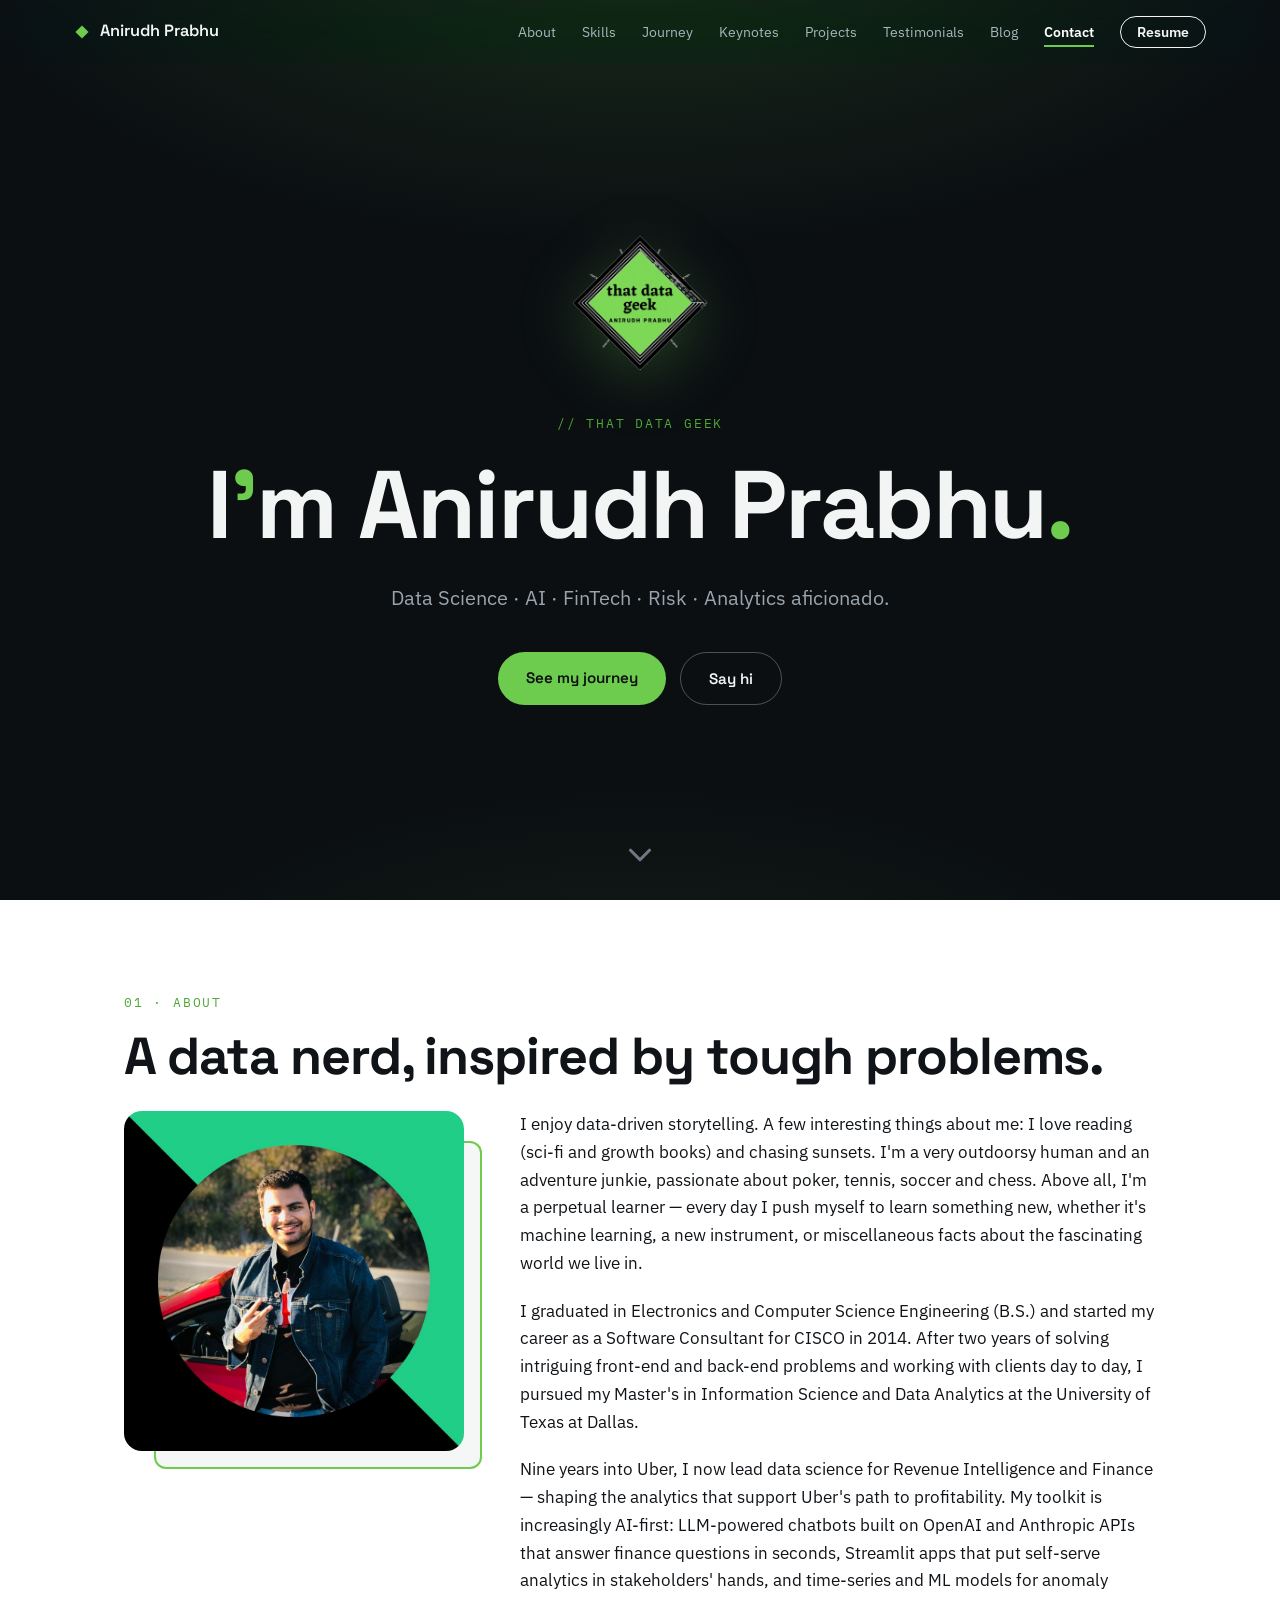
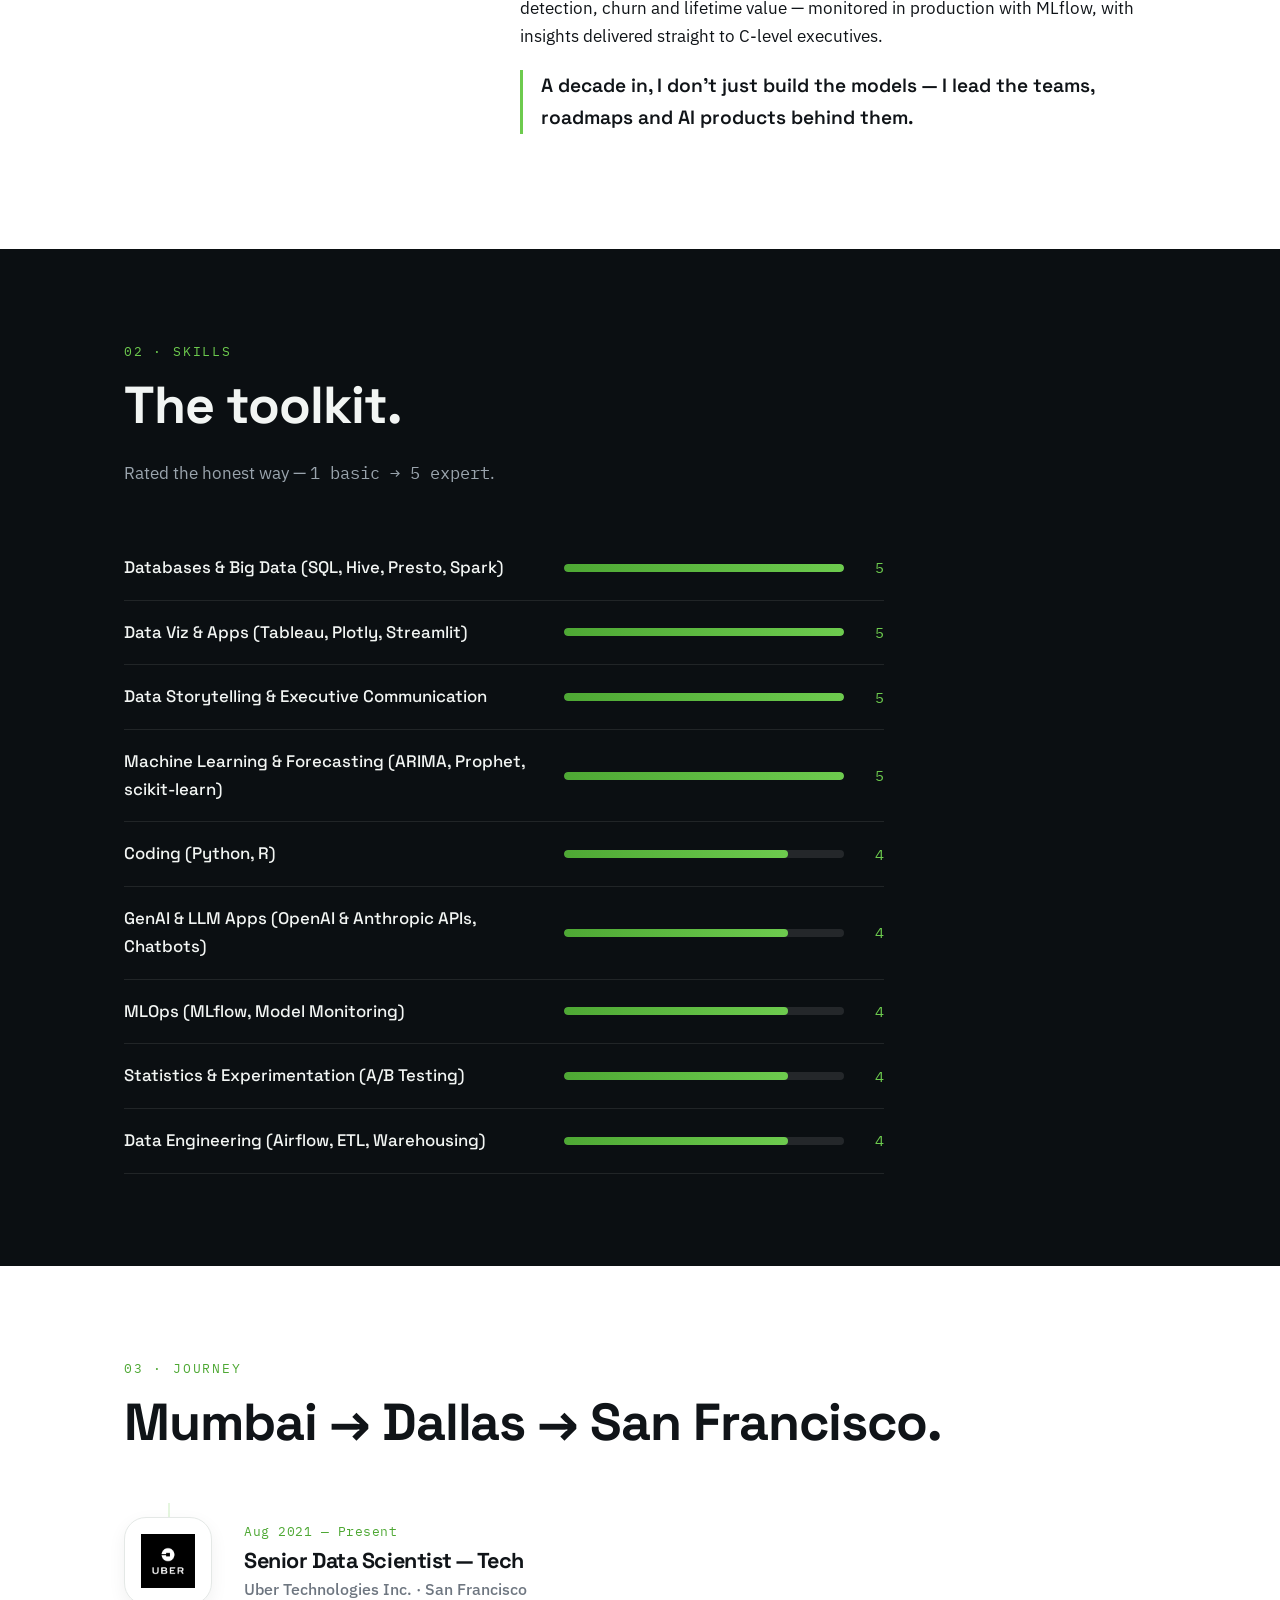
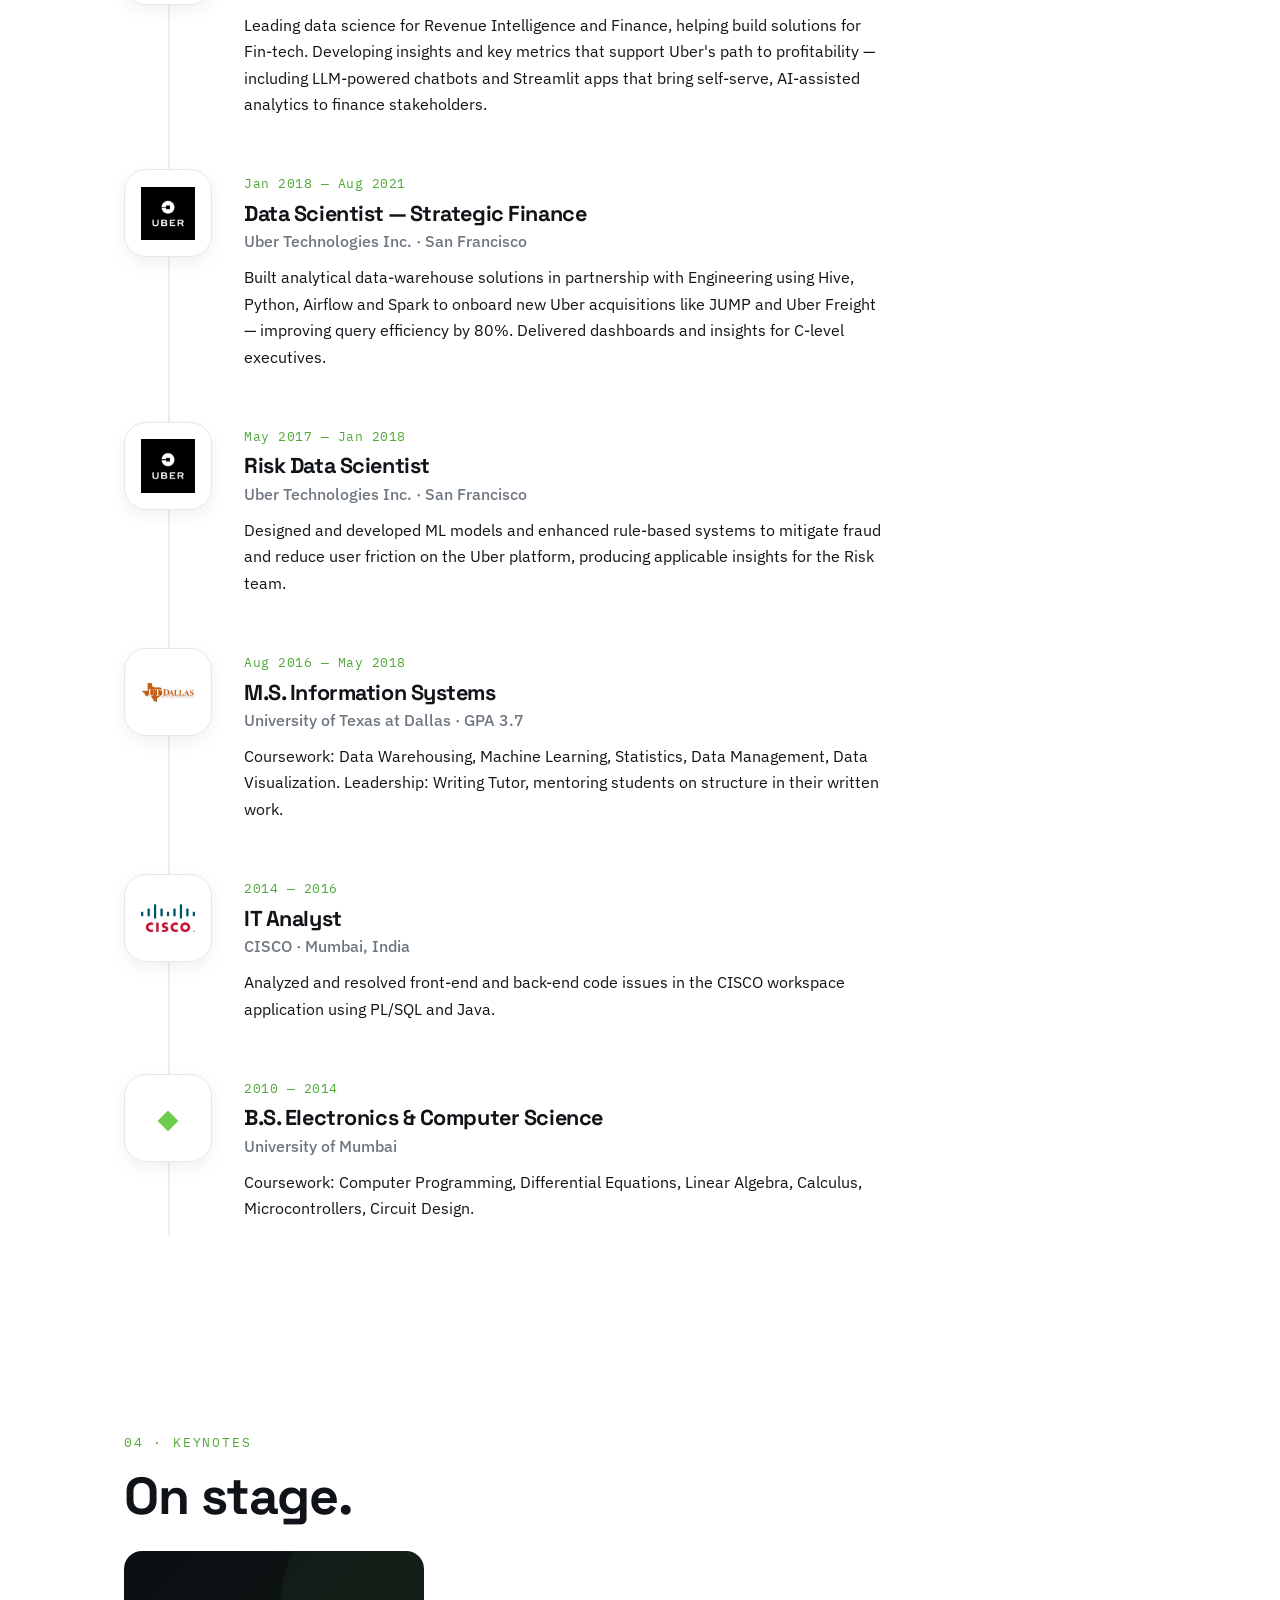
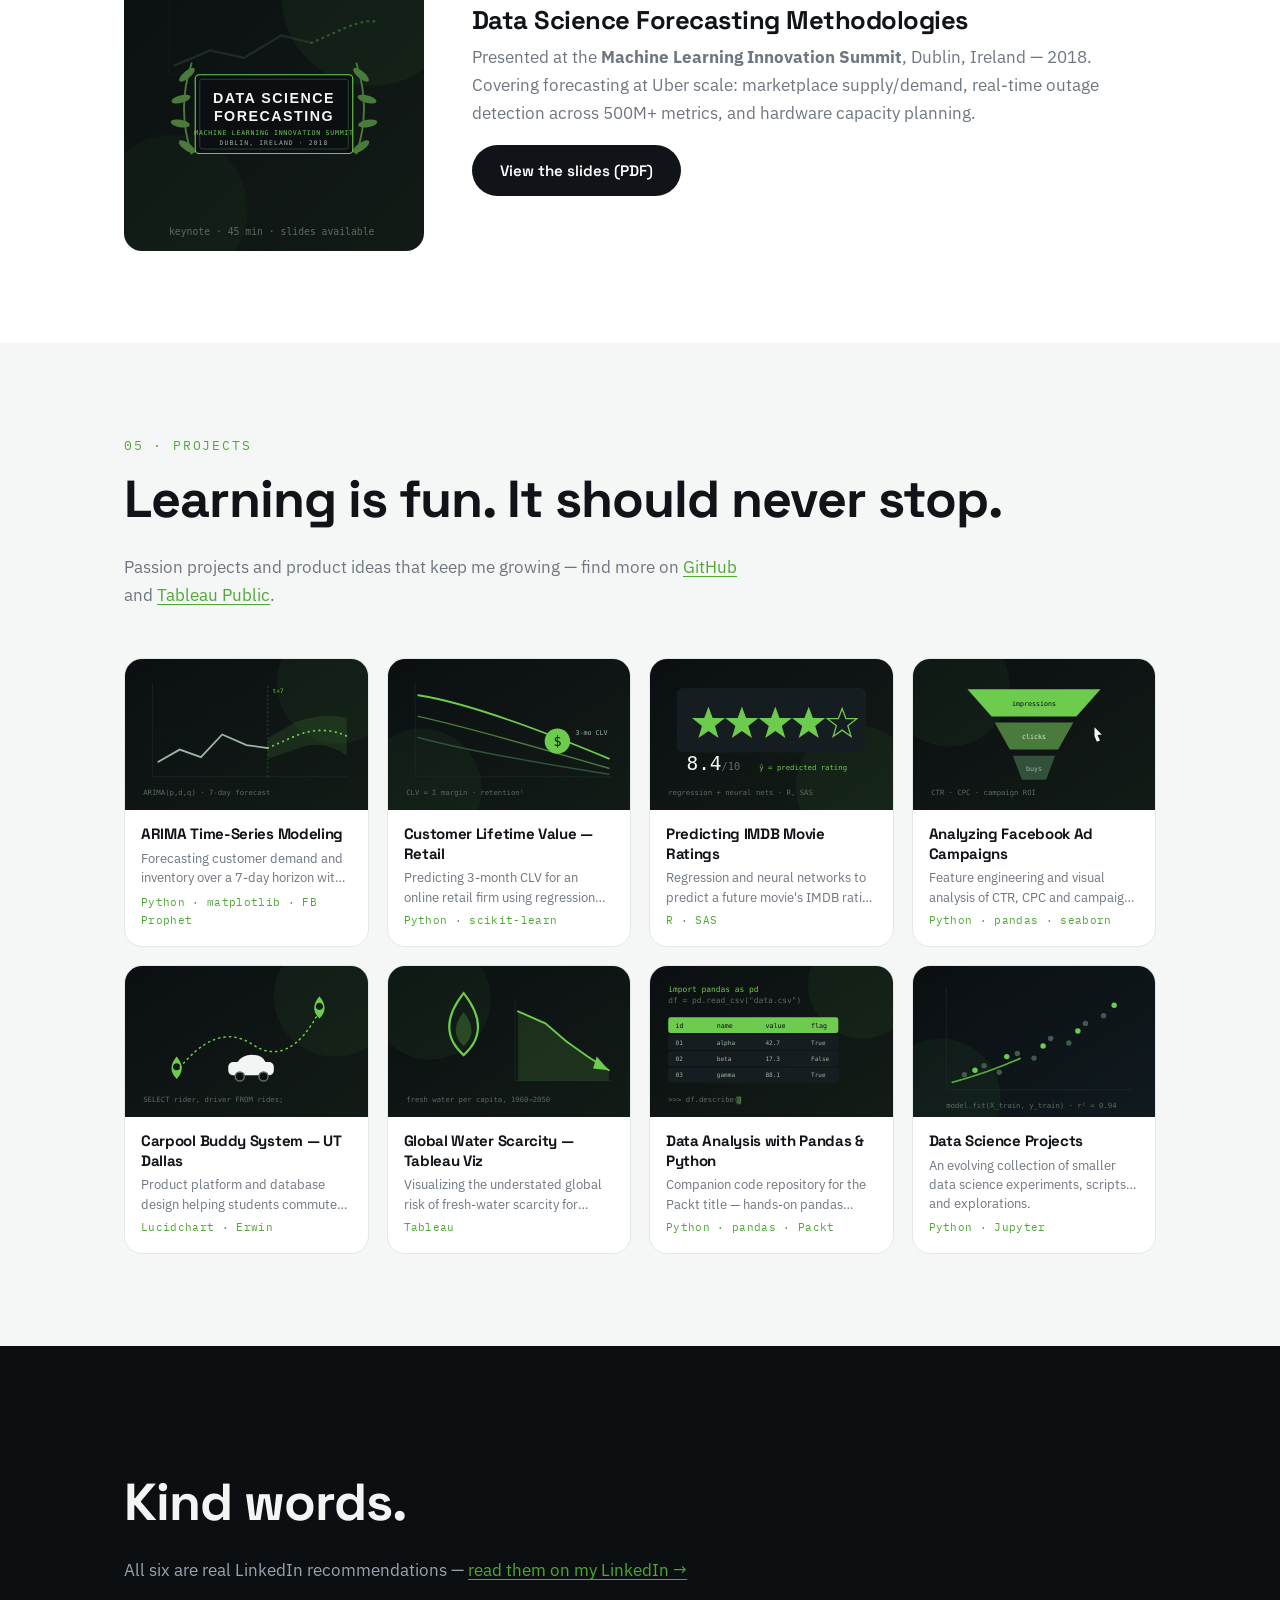
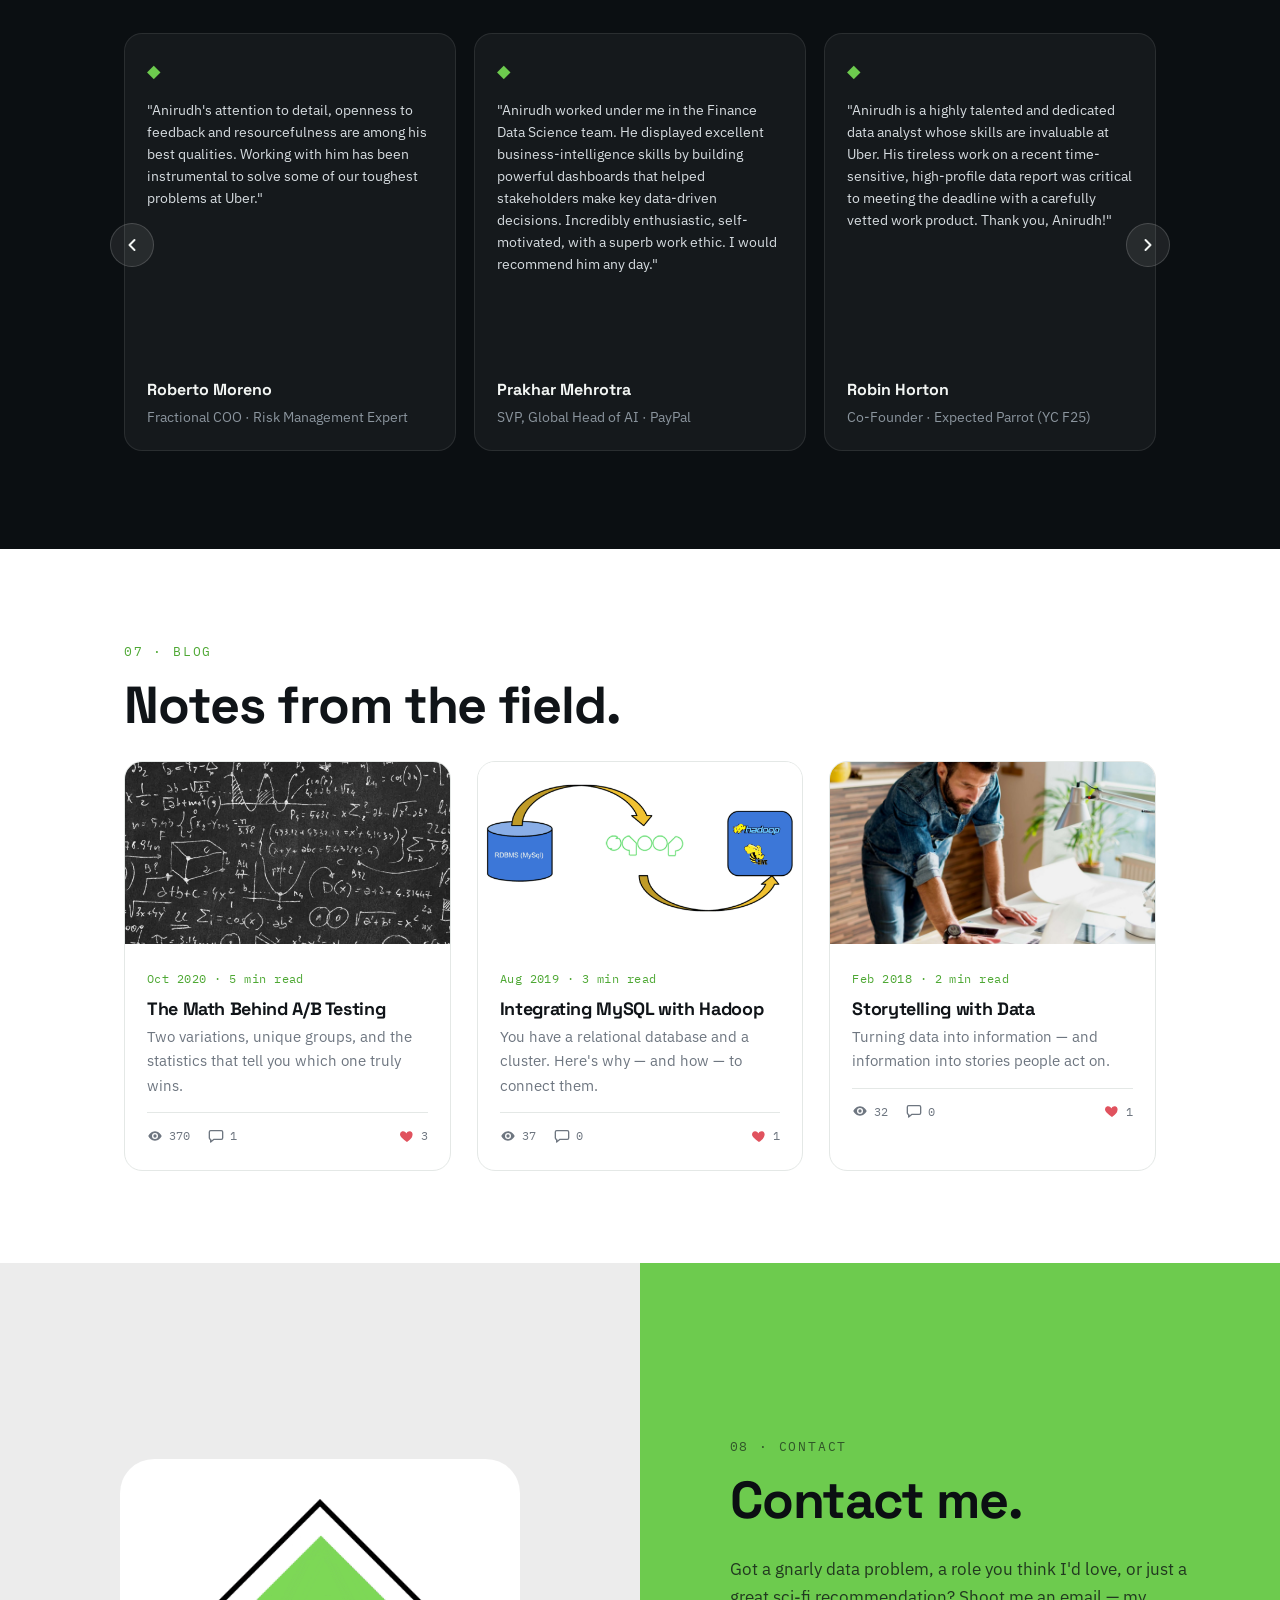
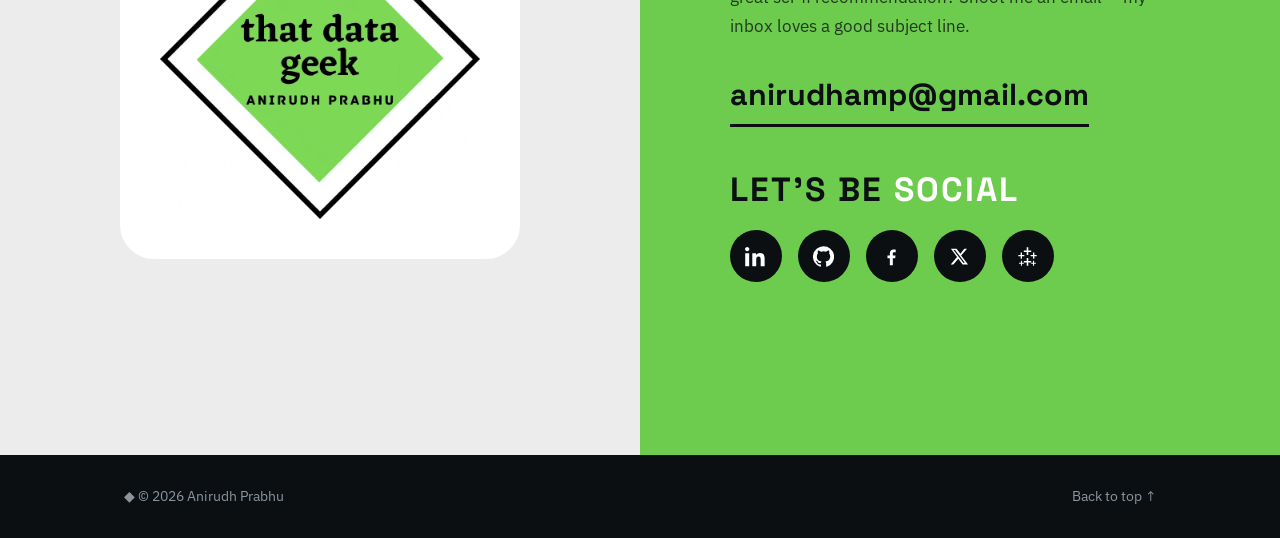
==== commit 2f89ac41: "site v18 (Changed keynote project tiles coloring)" ====
--- a/index.html
+++ b/index.html
@@ -3,21 +3,62 @@
 <head>
   <meta charset="UTF-8">
   <meta name="viewport" content="width=device-width, initial-scale=1.0">
-  <title>Anirudh Prabhu — That Data Geek</title>
-  <meta name="description" content="Data science leader at Uber — AI, LLM applications, forecasting, finance analytics. Data Science | AI | Finance | Risk | Analytics.">
+  <title>Anirudh Prabhu — Data Scientist at Uber | That Data Geek</title>
+  <meta name="description" content="Data science leader at Uber — AI, LLM applications, forecasting, finance analytics. Data Science | AI | FinTech | Risk | Analytics.">
   <meta property="og:title" content="Anirudh Prabhu — That Data Geek">
-  <meta property="og:description" content="Data Science | AI | Finance | Risk | Analytics. Data science leader at Uber building AI-powered analytics.">
+  <meta property="og:description" content="Data Science | AI | FinTech | Risk | Analytics. Data science leader at Uber building AI-powered analytics.">
   <meta property="og:image" content="https://www.thatdatageek.com/assets/logo-social.png">
   <meta property="og:type" content="website">
   <meta name="twitter:card" content="summary">
+  <meta property="og:url" content="https://www.thatdatageek.com/">
+  <link rel="canonical" href="https://www.thatdatageek.com/">
+  <meta name="theme-color" content="#0b0f12">
+  <meta name="keywords" content="Anirudh Prabhu, data scientist, Uber, that data geek, machine learning, forecasting, GenAI, LLM, Streamlit, fintech analytics, A/B testing, San Francisco">
   <link rel="icon" type="image/svg+xml" href="assets/favicon.svg">
   <link rel="preconnect" href="https://fonts.googleapis.com">
   <link rel="preconnect" href="https://fonts.gstatic.com" crossorigin>
   <link href="https://fonts.googleapis.com/css2?family=Space+Grotesk:wght@400;500;600;700&family=IBM+Plex+Sans:wght@400;500;600&family=IBM+Plex+Mono:wght@400;500&display=swap" rel="stylesheet">
   <link rel="stylesheet" href="style.css">
+  <script type="application/ld+json">
+  {
+    "@context": "https://schema.org",
+    "@graph": [
+      {
+        "@type": "Person",
+        "@id": "https://www.thatdatageek.com/#anirudh",
+        "name": "Anirudh Prabhu",
+        "alternateName": "That Data Geek",
+        "url": "https://www.thatdatageek.com/",
+        "image": "https://www.thatdatageek.com/assets/portrait.jpg",
+        "jobTitle": "Senior Data Scientist",
+        "worksFor": { "@type": "Organization", "name": "Uber Technologies" },
+        "alumniOf": [
+          { "@type": "CollegeOrUniversity", "name": "The University of Texas at Dallas" },
+          { "@type": "CollegeOrUniversity", "name": "University of Mumbai" }
+        ],
+        "knowsAbout": ["Data Science", "Machine Learning", "Forecasting", "GenAI", "LLM Applications", "A/B Testing", "FinTech Analytics", "Streamlit", "Tableau", "MLOps"],
+        "email": "mailto:anirudhamp@gmail.com",
+        "sameAs": [
+          "https://www.linkedin.com/in/prabhuanirudh/",
+          "https://github.com/anirudhamp/",
+          "https://x.com/anirudhamp",
+          "https://www.facebook.com/anirudhamp",
+          "https://public.tableau.com/profile/anirudh.prabhu"
+        ]
+      },
+      {
+        "@type": "WebSite",
+        "url": "https://www.thatdatageek.com/",
+        "name": "That Data Geek — Anirudh Prabhu",
+        "author": { "@id": "https://www.thatdatageek.com/#anirudh" }
+      }
+    ]
+  }
+  </script>
 </head>
 <body>
 
+  <div class="scroll-progress" aria-hidden="true"></div>
   <!-- ============ NAV ============ -->
   <header class="nav" id="top">
     <nav class="nav-inner">
@@ -50,7 +91,7 @@
         <img class="hero-logo" src="assets/logo-transparent.gif" alt="Anirudh Prabhu animated logo" width="180" height="180">
         <p class="eyebrow mono">// that data geek</p>
         <h1>I<span class="accent">'</span>m Anirudh&nbsp;Prabhu<span class="accent">.</span></h1>
-        <p class="hero-sub">Data Science&nbsp;· AI&nbsp;· Finance&nbsp;· Risk&nbsp;· Analytics aficionado.</p>
+        <p class="hero-sub">Data Science&nbsp;· AI&nbsp;· FinTech&nbsp;· Risk&nbsp;· Analytics aficionado.</p>
         <div class="hero-cta">
           <a class="btn btn-primary" href="#journey">See my journey</a>
           <a class="btn btn-ghost" href="#contact">Say hi</a>
@@ -68,12 +109,12 @@
         <h2 class="reveal">A data nerd, inspired by tough&nbsp;problems.</h2>
         <div class="about-grid">
           <figure class="about-photo reveal">
-            <img src="assets/portrait.png" alt="Portrait of Anirudh Prabhu" loading="lazy">
+            <img src="assets/portrait.jpg" alt="Portrait of Anirudh Prabhu" loading="lazy">
           </figure>
           <div class="about-text reveal">
             <p>I enjoy data-driven storytelling. A few interesting things about me: I love reading (sci-fi and growth books) and chasing sunsets. I'm a very outdoorsy human and an adventure junkie, passionate about poker, tennis, soccer and chess. Above all, I'm a perpetual learner — every day I push myself to learn something new, whether it's machine learning, a new instrument, or miscellaneous facts about the fascinating world we live in.</p>
             <p>I graduated in Electronics and Computer Science Engineering (B.S.) and started my career as a Software Consultant for CISCO in 2014. After two years of solving intriguing front-end and back-end problems and working with clients day to day, I pursued my Master's in Information Science and Data Analytics at the University of Texas at Dallas.</p>
-            <p>Nine years into Uber, I now lead data science for Revenue Intelligence and Finance — shaping the analytics that support Uber's path to profitability. My toolkit is increasingly AI-first: LLM-powered chatbots that answer finance questions in seconds, Streamlit apps that put self-serve analytics in stakeholders' hands, and time-series and ML models for anomaly detection, churn and lifetime value — with insights delivered straight to C-level executives.</p>
+            <p>Nine years into Uber, I now lead data science for Revenue Intelligence and Finance — shaping the analytics that support Uber's path to profitability. My toolkit is increasingly AI-first: LLM-powered chatbots built on OpenAI and Anthropic APIs that answer finance questions in seconds, Streamlit apps that put self-serve analytics in stakeholders' hands, and time-series and ML models for anomaly detection, churn and lifetime value — monitored in production with MLflow, with insights delivered straight to C-level executives.</p>
             <p class="about-aspire">A decade in, I don't just build the models — I lead the teams, roadmaps and AI products behind them.</p>
           </div>
         </div>
@@ -92,7 +133,8 @@
           <li class="skill reveal" data-level="5"><span class="skill-name">Data Storytelling &amp; Executive Communication</span><span class="skill-bar"><i class="skill-fill"></i></span><span class="skill-num mono">5</span></li>
           <li class="skill reveal" data-level="5"><span class="skill-name">Machine Learning &amp; Forecasting (ARIMA, Prophet, scikit-learn)</span><span class="skill-bar"><i class="skill-fill"></i></span><span class="skill-num mono">5</span></li>
           <li class="skill reveal" data-level="4"><span class="skill-name">Coding (Python, R)</span><span class="skill-bar"><i class="skill-fill"></i></span><span class="skill-num mono">4</span></li>
-          <li class="skill reveal" data-level="4"><span class="skill-name">GenAI &amp; LLM Apps (Chatbots, RAG)</span><span class="skill-bar"><i class="skill-fill"></i></span><span class="skill-num mono">4</span></li>
+          <li class="skill reveal" data-level="4"><span class="skill-name">GenAI &amp; LLM Apps (OpenAI &amp; Anthropic APIs, Chatbots)</span><span class="skill-bar"><i class="skill-fill"></i></span><span class="skill-num mono">4</span></li>
+          <li class="skill reveal" data-level="4"><span class="skill-name">MLOps (MLflow, Model Monitoring)</span><span class="skill-bar"><i class="skill-fill"></i></span><span class="skill-num mono">4</span></li>
           <li class="skill reveal" data-level="4"><span class="skill-name">Statistics &amp; Experimentation (A/B Testing)</span><span class="skill-bar"><i class="skill-fill"></i></span><span class="skill-num mono">4</span></li>
           <li class="skill reveal" data-level="4"><span class="skill-name">Data Engineering (Airflow, ETL, Warehousing)</span><span class="skill-bar"><i class="skill-fill"></i></span><span class="skill-num mono">4</span></li>
         </ul>
@@ -118,7 +160,7 @@
             <div class="tl-logo"><img src="assets/uber_logo.png" alt="Uber logo" loading="lazy"></div>
             <div class="tl-body">
               <span class="tl-date mono">Jan 2018 — Aug 2021</span>
-              <h3>Senior Data Analyst — Strategic Finance</h3>
+              <h3>Data Scientist — Strategic Finance</h3>
               <p class="tl-org">Uber Technologies Inc. · San Francisco</p>
               <p>Built analytical data-warehouse solutions in partnership with Engineering using Hive, Python, Airflow and Spark to onboard new Uber acquisitions like JUMP and Uber Freight — improving query efficiency by 80%. Delivered dashboards and insights for C-level executives.</p>
             </div>
@@ -169,7 +211,7 @@
         <p class="eyebrow mono reveal">04 · keynotes</p>
         <h2 class="reveal">On stage.</h2>
         <div class="keynote reveal">
-          <img src="https://static.wixstatic.com/media/1b888b_7a8ede13ccad4db2a7ded50fc851ef86~mv2.jpg/v1/fill/w_602,h_602,q_85,enc_auto/keynote.jpg" alt="Anirudh presenting at the Machine Learning Innovation Summit" loading="lazy">
+          <img src="assets/keynote-dublin.svg" alt="Data Science Forecasting — Machine Learning Innovation Summit, Dublin 2018" loading="lazy">
           <div class="keynote-body">
             <h3>Data Science Forecasting Methodologies</h3>
             <p>Presented at the <strong>Machine Learning Innovation Summit</strong>, Dublin, Ireland — 2018. Covering forecasting at Uber scale: marketplace supply/demand, real-time outage detection across 500M+ metrics, and hardware capacity planning.</p>
@@ -187,7 +229,7 @@
         <p class="section-lede reveal">Passion projects and product ideas that keep me growing — find more on <a href="https://github.com/anirudhamp/" target="_blank" rel="noopener">GitHub</a> and <a href="https://public.tableau.com/profile/anirudh.prabhu#!/" target="_blank" rel="noopener">Tableau&nbsp;Public</a>.</p>
         <div class="proj-grid">
           <a class="proj-card reveal" href="https://github.com/anirudhamp/arima_timeseries" target="_blank" rel="noopener">
-            <img src="https://static.wixstatic.com/media/1b888b_56885de8756c4e939455190b9af75e0d~mv2.png/v1/crop/x_68,y_0,w_535,h_395/fill/w_612,h_452,al_c,q_85,enc_auto/proj.png" alt="ARIMA time series charts" loading="lazy">
+            <img src="assets/proj-arima.svg" alt="Stylized time-series forecast chart" loading="lazy">
             <div class="proj-body">
               <h3>ARIMA Time-Series Modeling</h3>
               <p>Forecasting customer demand and inventory over a 7-day horizon with ARIMA techniques.</p>
@@ -195,7 +237,7 @@
             </div>
           </a>
           <a class="proj-card reveal" href="https://github.com/anirudhamp/customer_life_time_value_case_study_retail" target="_blank" rel="noopener">
-            <img src="https://static.wixstatic.com/media/1b888b_3813025bd8384926990fb9394c1b2cc0~mv2.png/v1/crop/x_0,y_6,w_520,h_384/fill/w_612,h_452,al_c,q_85,enc_auto/proj.png" alt="Customer lifetime value analysis" loading="lazy">
+            <img src="assets/proj-clv.svg" alt="Stylized customer retention curves with dollar value" loading="lazy">
             <div class="proj-body">
               <h3>Customer Lifetime Value — Retail</h3>
               <p>Predicting 3-month CLV for an online retail firm using regression techniques.</p>
@@ -203,7 +245,7 @@
             </div>
           </a>
           <a class="proj-card reveal" href="https://drive.google.com/file/d/12dvkUFeuwJ0y6v_0zg6UwmmaigPVY5D_/view?usp=sharing" target="_blank" rel="noopener">
-            <img src="https://static.wixstatic.com/media/1b888b_4bb7dc3540ea4e9e8b8dd1cd174d6337~mv2.png/v1/crop/x_15,y_0,w_983,h_726/fill/w_612,h_452,al_c,q_85,enc_auto/proj.png" alt="IMDB rating prediction" loading="lazy">
+            <img src="assets/proj-imdb.svg" alt="Stylized star rating with predicted score" loading="lazy">
             <div class="proj-body">
               <h3>Predicting IMDB Movie Ratings</h3>
               <p>Regression and neural networks to predict a future movie's IMDB rating and gross margin.</p>
@@ -211,7 +253,7 @@
             </div>
           </a>
           <a class="proj-card reveal" href="https://github.com/anirudhamp/facebook_ads_analysis" target="_blank" rel="noopener">
-            <img src="https://static.wixstatic.com/media/1b888b_c6756be08cbe466a81259e7da8c1346d~mv2.png/v1/fill/w_612,h_452,al_c,q_85,enc_auto/proj.png" alt="Facebook ads analysis" loading="lazy">
+            <img src="assets/proj-fbads.svg" alt="Stylized ad conversion funnel" loading="lazy">
             <div class="proj-body">
               <h3>Analyzing Facebook Ad Campaigns</h3>
               <p>Feature engineering and visual analysis of CTR, CPC and campaign metrics.</p>
@@ -219,7 +261,7 @@
             </div>
           </a>
           <a class="proj-card reveal" href="https://drive.google.com/file/d/1rkGMRBdHM8qyV-CwTgGL1FJD-o-TL0le/view?usp=sharing" target="_blank" rel="noopener">
-            <img src="https://static.wixstatic.com/media/1b888b_7f8013e892864f77b2e3df41de4ef9b1~mv2.png/v1/crop/x_0,y_29,w_588,h_434/fill/w_612,h_452,al_c,q_85,enc_auto/proj.png" alt="Carpool database design" loading="lazy">
+            <img src="assets/proj-carpool.svg" alt="Stylized carpool route with map pins and car" loading="lazy">
             <div class="proj-body">
               <h3>Carpool Buddy System — UT Dallas</h3>
               <p>Product platform and database design helping students commute to classes and events.</p>
@@ -227,7 +269,7 @@
             </div>
           </a>
           <a class="proj-card reveal" href="https://public.tableau.com/profile/anirudh.prabhu#!/vizhome/Dryworldisnotfaraway/Story1" target="_blank" rel="noopener">
-            <img src="https://static.wixstatic.com/media/1b888b_045a71c53299499db42eddb2b9334093~mv2.png/v1/fill/w_612,h_452,al_c,q_85,enc_auto/proj.png" alt="Tableau water scarcity visualization" loading="lazy">
+            <img src="assets/proj-water.svg" alt="Stylized water drop with declining chart" loading="lazy">
             <div class="proj-body">
               <h3>Global Water Scarcity — Tableau Viz</h3>
               <p>Visualizing the understated global risk of fresh-water scarcity for future populations.</p>
@@ -309,6 +351,7 @@
               <span class="blog-date mono">Oct 2020 · 5 min read</span>
               <h3>The Math Behind A/B Testing</h3>
               <p>Two variations, unique groups, and the statistics that tell you which one truly wins.</p>
+              <div class="blog-stats mono"><span><svg viewBox="0 0 24 24"><path d="M12 5c-5 0-9 4.5-10 7 1 2.5 5 7 10 7s9-4.5 10-7c-1-2.5-5-7-10-7zm0 11.5a4.5 4.5 0 1 1 0-9 4.5 4.5 0 0 1 0 9zm0-7a2.5 2.5 0 1 0 0 5 2.5 2.5 0 0 0 0-5z"/></svg>370</span><span><svg viewBox="0 0 24 24"><path d="M4 4h16a2 2 0 0 1 2 2v9a2 2 0 0 1-2 2H9l-5 4v-4H4a2 2 0 0 1-2-2V6a2 2 0 0 1 2-2z" fill="none" stroke="currentColor" stroke-width="2" stroke-linejoin="round"/></svg>1</span><span class="blog-likes"><svg viewBox="0 0 24 24"><path d="M12 21s-7.5-4.7-10-9.3C.6 8.6 2.6 5 6.2 5c2 0 3.6 1.1 4.4 2.6.2.4.6.4.8 0C12.2 6.1 13.8 5 15.8 5c3.6 0 5.6 3.6 4.2 6.7C19.5 16.3 12 21 12 21z"/></svg>3</span></div>
             </div>
           </a>
           <a class="blog-card reveal" href="blog/integrating-mysql-with-hadoop.html">
@@ -317,6 +360,7 @@
               <span class="blog-date mono">Aug 2019 · 3 min read</span>
               <h3>Integrating MySQL with Hadoop</h3>
               <p>You have a relational database and a cluster. Here's why — and how — to connect them.</p>
+              <div class="blog-stats mono"><span><svg viewBox="0 0 24 24"><path d="M12 5c-5 0-9 4.5-10 7 1 2.5 5 7 10 7s9-4.5 10-7c-1-2.5-5-7-10-7zm0 11.5a4.5 4.5 0 1 1 0-9 4.5 4.5 0 0 1 0 9zm0-7a2.5 2.5 0 1 0 0 5 2.5 2.5 0 0 0 0-5z"/></svg>37</span><span><svg viewBox="0 0 24 24"><path d="M4 4h16a2 2 0 0 1 2 2v9a2 2 0 0 1-2 2H9l-5 4v-4H4a2 2 0 0 1-2-2V6a2 2 0 0 1 2-2z" fill="none" stroke="currentColor" stroke-width="2" stroke-linejoin="round"/></svg>0</span><span class="blog-likes"><svg viewBox="0 0 24 24"><path d="M12 21s-7.5-4.7-10-9.3C.6 8.6 2.6 5 6.2 5c2 0 3.6 1.1 4.4 2.6.2.4.6.4.8 0C12.2 6.1 13.8 5 15.8 5c3.6 0 5.6 3.6 4.2 6.7C19.5 16.3 12 21 12 21z"/></svg>1</span></div>
             </div>
           </a>
           <a class="blog-card reveal" href="blog/storytelling-with-data.html">
@@ -325,6 +369,7 @@
               <span class="blog-date mono">Feb 2018 · 2 min read</span>
               <h3>Storytelling with Data</h3>
               <p>Turning data into information — and information into stories people act on.</p>
+              <div class="blog-stats mono"><span><svg viewBox="0 0 24 24"><path d="M12 5c-5 0-9 4.5-10 7 1 2.5 5 7 10 7s9-4.5 10-7c-1-2.5-5-7-10-7zm0 11.5a4.5 4.5 0 1 1 0-9 4.5 4.5 0 0 1 0 9zm0-7a2.5 2.5 0 1 0 0 5 2.5 2.5 0 0 0 0-5z"/></svg>32</span><span><svg viewBox="0 0 24 24"><path d="M4 4h16a2 2 0 0 1 2 2v9a2 2 0 0 1-2 2H9l-5 4v-4H4a2 2 0 0 1-2-2V6a2 2 0 0 1 2-2z" fill="none" stroke="currentColor" stroke-width="2" stroke-linejoin="round"/></svg>0</span><span class="blog-likes"><svg viewBox="0 0 24 24"><path d="M12 21s-7.5-4.7-10-9.3C.6 8.6 2.6 5 6.2 5c2 0 3.6 1.1 4.4 2.6.2.4.6.4.8 0C12.2 6.1 13.8 5 15.8 5c3.6 0 5.6 3.6 4.2 6.7C19.5 16.3 12 21 12 21z"/></svg>1</span></div>
             </div>
           </a>
         </div>
@@ -370,6 +415,7 @@
     </div>
   </footer>
 
+  <a href="#top" class="to-top" aria-label="Back to top">◆</a>
   <script src="script.js"></script>
 </body>
 </html>
--- a/style.css
+++ b/style.css
@@ -523,3 +523,53 @@
 .comments-title { font-size: 1.5rem; margin-bottom: 18px; }
 .comments-note { font-size: 0.78rem; color: var(--gray); margin-top: 14px; }
 .keynote-btn { display: inline-block; margin-top: 18px; }
+
+/* ---------- v17 polish ---------- */
+html, body { overflow-x: clip; }
+::selection { background: var(--green); color: var(--deep); }
+a:focus-visible, button:focus-visible {
+  outline: 2px solid var(--green); outline-offset: 3px; border-radius: 4px;
+}
+
+.scroll-progress {
+  position: fixed; top: 0; left: 0; height: 3px; width: 0;
+  background: linear-gradient(90deg, var(--green-dark), var(--green));
+  z-index: 200; transition: width 0.08s linear;
+}
+
+/* Nav links: sliding underline */
+.nav-links a { position: relative; }
+.nav-links a:not(.nav-resume)::after {
+  content: ""; position: absolute; left: 0; bottom: -6px;
+  width: 100%; height: 2px; background: var(--green);
+  transform: scaleX(0); transform-origin: left;
+  transition: transform 0.25s cubic-bezier(0.2, 0.7, 0.2, 1);
+}
+.nav-links a:not(.nav-resume):hover::after,
+.nav-links a:not(.nav-resume).active::after { transform: scaleX(1); }
+
+/* Back-to-top diamond */
+.to-top {
+  position: fixed; right: 26px; bottom: 26px; z-index: 150;
+  width: 48px; height: 48px; border-radius: 14px;
+  background: var(--deep); color: var(--green);
+  display: flex; align-items: center; justify-content: center;
+  font-size: 1.15rem; text-decoration: none;
+  border: 1px solid rgba(109, 203, 78, 0.35);
+  opacity: 0; pointer-events: none; transform: translateY(12px);
+  transition: opacity 0.3s, transform 0.3s, background 0.2s;
+}
+.to-top.show { opacity: 1; pointer-events: auto; transform: none; }
+.to-top:hover { background: var(--green); color: var(--deep); }
+
+/* Blog card engagement stats (real numbers) */
+.blog-stats {
+  display: flex; align-items: center; gap: 18px;
+  margin-top: 14px; padding-top: 12px; border-top: 1px solid var(--line);
+  font-size: 0.78rem; color: var(--gray);
+}
+.blog-stats span { display: inline-flex; align-items: center; gap: 6px; }
+.blog-stats svg { width: 16px; height: 16px; fill: var(--gray); }
+.blog-stats span svg[stroke] { fill: none; stroke: var(--gray); }
+.blog-likes { margin-left: auto; }
+.blog-likes svg { fill: #e0525e; }
